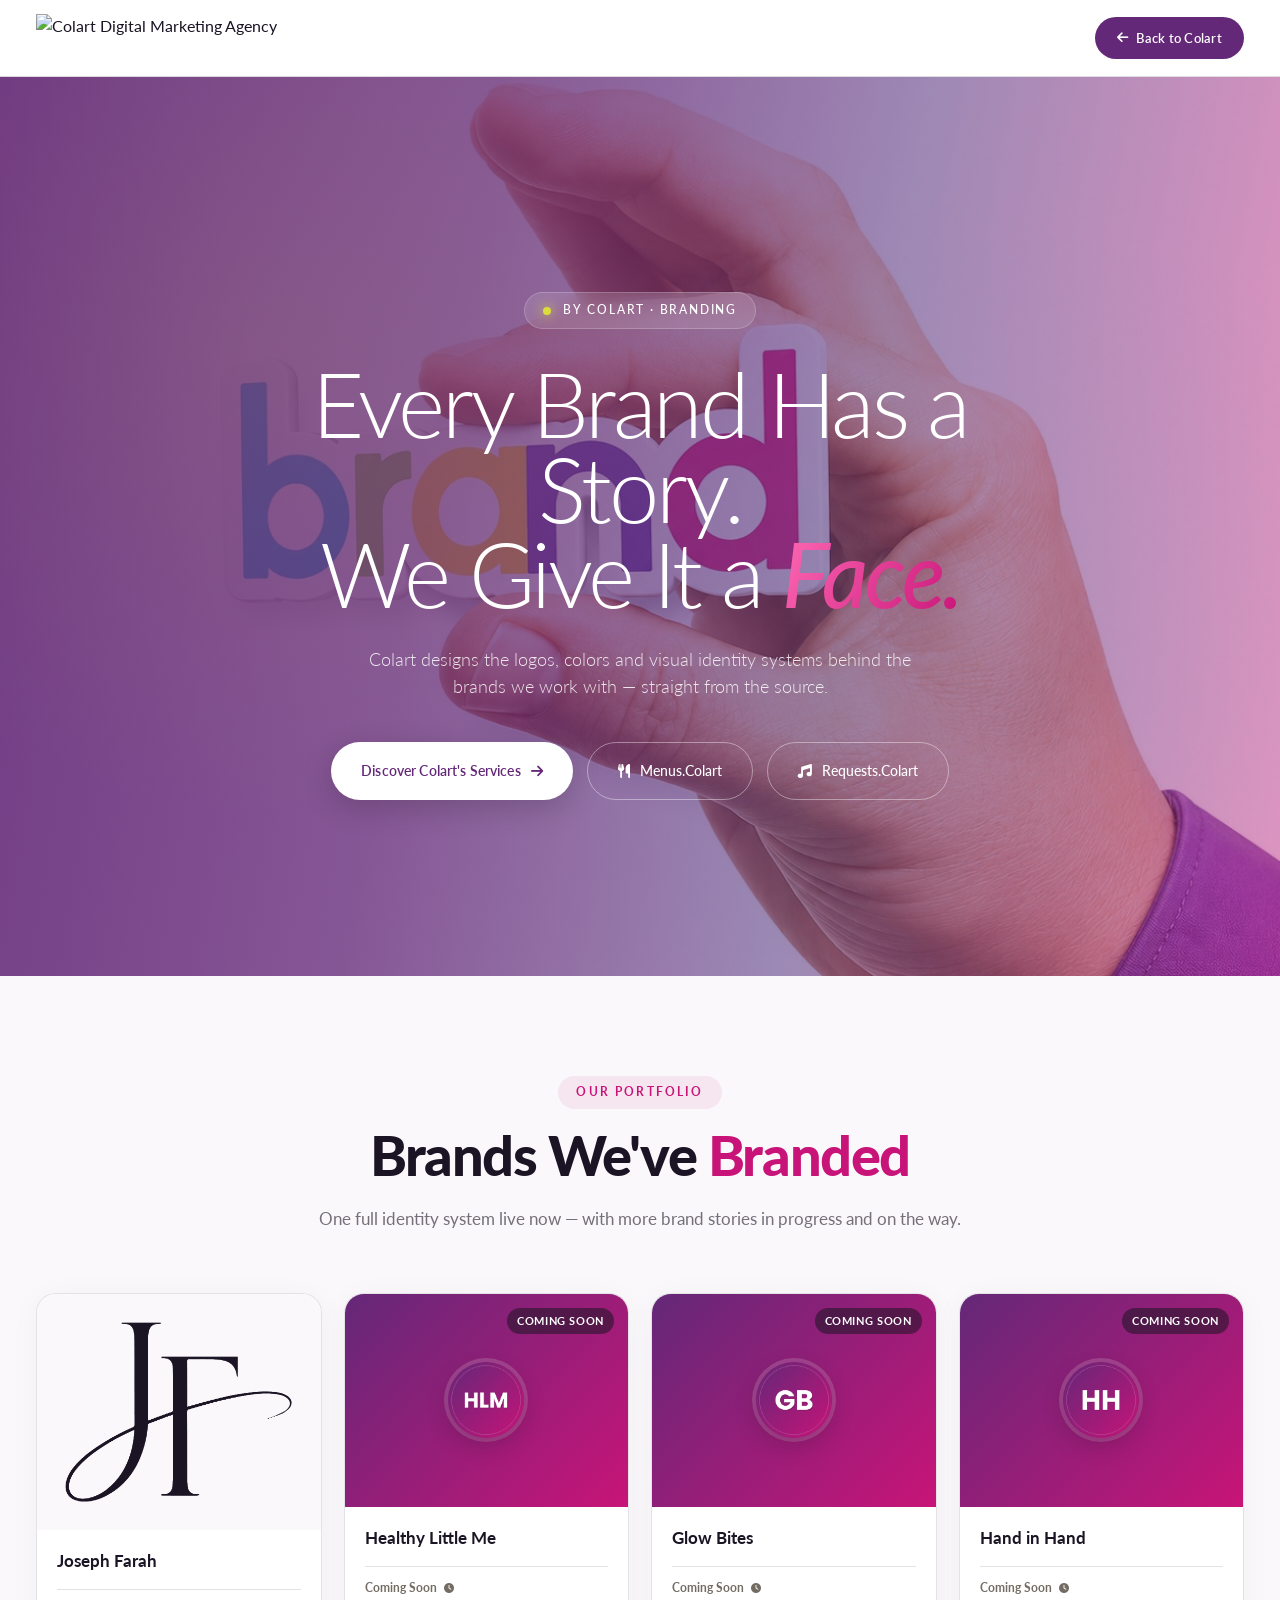
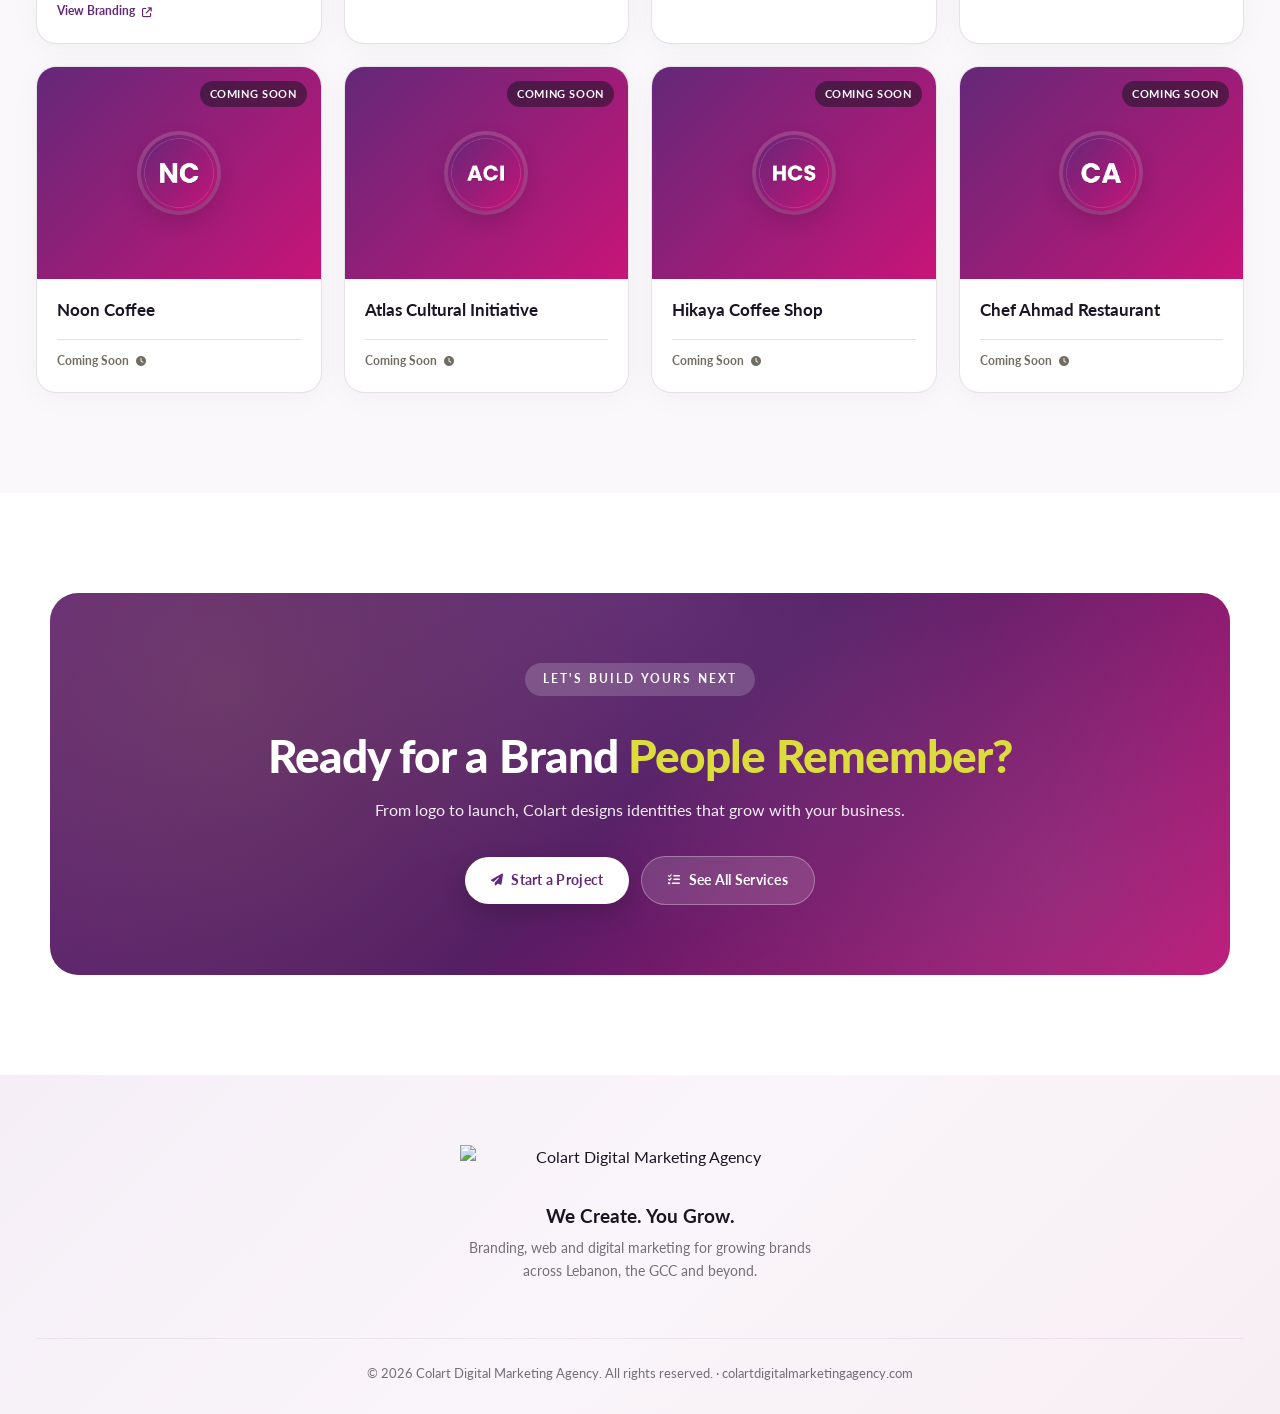
==== index.html @ 3bfac6fb "Add files via upload" ====
<!DOCTYPE html>
<html lang="en">
<head>
<meta charset="UTF-8">
<meta name="viewport" content="width=device-width, initial-scale=1.0">
<title>Branding by Colart | Brand Identities We've Created</title>
<meta name="description" content="Explore the logos and brand identities Colart Digital Marketing Agency has created for clients across Lebanon and the GCC.">
<link rel="canonical" href="https://branding.colartdigitalmarketingagency.com/">

<!-- Favicon (Colart mark) -->
<link rel="icon" type="image/png" href="https://www.colartdigitalmarketingagency.com/assets/images/colart-logo.png">
<link rel="apple-touch-icon" href="https://www.colartdigitalmarketingagency.com/assets/images/colart-logo.png">

<!-- Open Graph -->
<meta property="og:title" content="Branding by Colart">
<meta property="og:description" content="The logos and brand identities Colart has created for clients across Lebanon and the GCC.">
<meta property="og:image" content="https://www.colartdigitalmarketingagency.com/assets/images/colart-logo.png">
<meta property="og:type" content="website">

<!-- Fonts -->
<link rel="preconnect" href="https://fonts.googleapis.com">
<link rel="preconnect" href="https://fonts.gstatic.com" crossorigin>
<link href="https://fonts.googleapis.com/css2?family=Lato:ital,wght@0,300;0,400;0,500;0,600;0,700;0,900;1,500;1,700&display=swap" rel="stylesheet">

<!-- Icons -->
<link rel="stylesheet" href="https://cdnjs.cloudflare.com/ajax/libs/font-awesome/6.5.2/css/all.min.css">

<!-- Colart brand stylesheet (shared across colartdigitalmarketingagency.com) -->
<link rel="stylesheet" href="style.css">

<style>
  /* ===========================================
     PAGE-SPECIFIC ADDITIONS — Branding hub
     Extends style.css tokens; no rules here override
     the shared stylesheet's existing selectors.
  =========================================== */

  /* Simple header CTA for this page (no multi-page nav needed) */
  .branding-header-actions { display: flex; align-items: center; gap: 12px; }
  @media (max-width: 640px) { .branding-header-actions .nav-cta span { display: none; } }

  /* Hero — reuses style.css's .hero / .hero-bg / .hero-overlay (photo + tint)
     but with our own centered content block instead of the homepage's
     two-column / floating-badge layout. */
  .hub-hero-content { position: relative; z-index: 2; max-width: 720px; margin: 0 auto; text-align: center; }
  .hub-hero-content .hero-eyebrow { margin-left: auto; margin-right: auto; }
  .hub-hero-content .hero-title { text-align: center; }
  .hub-hero-content .hero-sub { text-align: center; margin-left: auto; margin-right: auto; }
  .hub-hero-content .hero-buttons { justify-content: center; }

  /* Brand portfolio — namespaced "branding-*" so it never collides
     with this stylesheet's existing .brand-card / .brand-grid / .logo-preview-*
     components used elsewhere on the site (those drive modal case studies). */
  .branding-grid {
    display: grid;
    grid-template-columns: repeat(auto-fit, minmax(230px, 1fr));
    gap: 22px;
  }

  .branding-card {
    display: flex;
    flex-direction: column;
    background: #fff;
    border-radius: 20px;
    border: 1px solid var(--line);
    box-shadow: 0 4px 30px rgba(26, 20, 36, .04);
    overflow: hidden;
    cursor: pointer;
    position: relative;
    transition: transform .5s cubic-bezier(.7, 0, .2, 1), box-shadow .5s, border-color .5s;
  }
  .branding-card:hover,
  .branding-card:focus-visible {
    transform: translateY(-8px);
    box-shadow: 0 20px 50px rgba(100, 40, 120, .14);
    border-color: rgba(100, 40, 120, .22);
  }
  .branding-card:focus-visible { outline: 2px solid var(--purple); outline-offset: 3px; }

  .branding-card-logo {
    aspect-ratio: 4 / 3;
    background: var(--bg-soft);
    display: flex;
    align-items: center;
    justify-content: center;
    padding: 26px;
  }
  .branding-card-logo img {
    max-width: 100%;
    max-height: 100%;
    object-fit: contain;
    transition: transform .6s cubic-bezier(.2, .7, .2, 1);
  }
  .branding-card:hover .branding-card-logo img { transform: scale(1.06); }

  /* Coming-soon variant: badge shown smaller/circular on the brand gradient */
  .branding-card-logo.is-soon {
    background: linear-gradient(135deg, var(--purple) 0%, var(--magenta) 100%);
    padding: 30px;
  }
  .branding-card-logo.is-soon img {
    max-width: 76px;
    max-height: 76px;
    border-radius: 50%;
    box-shadow: 0 8px 22px rgba(26,20,36,.22), 0 0 0 4px rgba(255,255,255,.16);
  }
  .branding-card:hover .branding-card-logo.is-soon img { transform: scale(1.08); }

  .branding-card-soon-pill {
    position: absolute;
    top: 14px;
    right: 14px;
    background: rgba(26, 20, 36, .55);
    backdrop-filter: blur(3px);
    color: #fff;
    font-size: 10.5px;
    font-weight: 700;
    letter-spacing: .06em;
    text-transform: uppercase;
    padding: 5px 10px;
    border-radius: 999px;
  }

  .branding-card-body {
    padding: 20px 20px 22px;
    display: flex;
    flex-direction: column;
    flex: 1;
    gap: 4px;
  }
  .branding-card-body h3 {
    font-size: 17px;
    font-weight: 700;
    color: var(--ink);
    line-height: 1.25;
  }
  .branding-card-cta {
    display: inline-flex;
    align-items: center;
    gap: 7px;
    font-size: 12px;
    font-weight: 700;
    color: var(--purple);
    margin-top: 14px;
    padding-top: 12px;
    border-top: 1px solid var(--line);
    transition: gap .25s, color .25s;
  }
  .branding-card-cta i { font-size: 10px; transition: transform .3s; }
  .branding-card:hover .branding-card-cta { color: var(--magenta); gap: 10px; }
  .branding-card:hover .branding-card-cta i { transform: translate(2px, -2px); }
  .branding-card-cta.is-soon { color: var(--stone, #726c63); }
  .branding-card:hover .branding-card-cta.is-soon { color: var(--purple); }

  /* Minimal footer for this hub page */
  .branding-footer { text-align: center; }
  .branding-footer img { height: 42px; margin: 0 auto 14px; }
  .branding-footer .foot-tagline { margin-bottom: 6px; }

  /* No scroll-gated reveal on this page — keep content immediately visible
     rather than risk sections getting stranded at opacity:0 on a fast scroll. */
  .reveal, .fade-in, .fade-in-stagger, .fade-in-stagger > * {
    opacity: 1 !important;
    transform: none !important;
    animation: none !important;
  }
</style>
</head>
<body>

<header>
  <a href="https://www.colartdigitalmarketingagency.com/" class="logo" aria-label="Colart Digital Marketing Agency — home">
    <img src="https://www.colartdigitalmarketingagency.com/assets/images/colart-logo.png" alt="Colart Digital Marketing Agency">
  </a>
  <div class="branding-header-actions">
    <a href="https://www.colartdigitalmarketingagency.com/" class="nav-cta">
      <i class="fa-solid fa-arrow-left"></i><span>Back to Colart</span>
    </a>
  </div>
</header>

<main style="padding-top: 76px;">

  <!-- ===========================================
       HERO — Branding by Colart
  =========================================== -->
  <section class="hero">
    <div class="hero-bg" style="background-image:url('assets/images/hero-brand.jpg'); background-position:center 35%;"></div>
    <div class="hero-overlay"></div>
    <div class="hub-hero-content">
      <div class="hero-eyebrow">By Colart · Branding</div>
      <h1 class="hero-title">
        Every Brand Has a Story.<br>
        We Give It a <span class="accent-grow">Face.</span>
      </h1>
      <p class="hero-sub">
        Colart designs the logos, colors and visual identity systems behind the brands we work with —
        straight from the source.
      </p>
      <div class="hero-buttons">
        <a href="https://www.colartdigitalmarketingagency.com/services/" class="btn-primary">
          Discover Colart's Services <i class="fa-solid fa-arrow-right arrow"></i>
        </a>
        <a href="https://menus.colartdigitalmarketingagency.com/" class="btn-ghost">
          <i class="fa-solid fa-utensils"></i> Menus.Colart
        </a>
        <a href="https://requests.colartdigitalmarketingagency.com/" class="btn-ghost">
          <i class="fa-solid fa-music"></i> Requests.Colart
        </a>
      </div>
    </div>
  </section>

  <!-- ===========================================
       BRANDING PORTFOLIO GRID
  =========================================== -->
  <section class="work-section work-section-alt" id="brands">
    <div class="container">
      <div class="section-head">
        <span class="section-eyebrow-pill">OUR PORTFOLIO</span>
        <h2>Brands We've <span class="magenta">Branded</span></h2>
        <p>One full identity system live now — with more brand stories in progress and on the way.</p>
      </div>

      <div class="branding-grid">

        <!-- Joseph Farah — live -->
        <a class="branding-card" href="https://branding.colartdigitalmarketingagency.com/josephfarah" target="_blank" rel="noopener">
          <div class="branding-card-logo">
            <img src="assets/images/joseph-farah-logo.png" alt="Joseph Farah logo" loading="lazy">
          </div>
          <div class="branding-card-body">
            <h3>Joseph Farah</h3>
            <span class="branding-card-cta">View Branding <i class="fa-solid fa-arrow-up-right-from-square"></i></span>
          </div>
        </a>

        <!-- Healthy Little Me — coming soon -->
        <a class="branding-card" href="https://branding.colartdigitalmarketingagency.com/healthylittleme" target="_blank" rel="noopener">
          <div class="branding-card-logo is-soon">
            <span class="branding-card-soon-pill">Coming Soon</span>
            <img src="assets/images/healthylittleme-badge.png" alt="Healthy Little Me" loading="lazy">
          </div>
          <div class="branding-card-body">
            <h3>Healthy Little Me</h3>
            <span class="branding-card-cta is-soon">Coming Soon <i class="fa-solid fa-clock"></i></span>
          </div>
        </a>

        <!-- Glow Bites — coming soon -->
        <a class="branding-card" href="https://branding.colartdigitalmarketingagency.com/glowbites" target="_blank" rel="noopener">
          <div class="branding-card-logo is-soon">
            <span class="branding-card-soon-pill">Coming Soon</span>
            <img src="assets/images/glowbites-badge.png" alt="Glow Bites" loading="lazy">
          </div>
          <div class="branding-card-body">
            <h3>Glow Bites</h3>
            <span class="branding-card-cta is-soon">Coming Soon <i class="fa-solid fa-clock"></i></span>
          </div>
        </a>

        <!-- Hand in Hand — coming soon -->
        <a class="branding-card" href="https://branding.colartdigitalmarketingagency.com/handinhand" target="_blank" rel="noopener">
          <div class="branding-card-logo is-soon">
            <span class="branding-card-soon-pill">Coming Soon</span>
            <img src="assets/images/handinhand-badge.png" alt="Hand in Hand" loading="lazy">
          </div>
          <div class="branding-card-body">
            <h3>Hand in Hand</h3>
            <span class="branding-card-cta is-soon">Coming Soon <i class="fa-solid fa-clock"></i></span>
          </div>
        </a>

        <!-- Noon Coffee — coming soon -->
        <a class="branding-card" href="https://branding.colartdigitalmarketingagency.com/nooncoffee" target="_blank" rel="noopener">
          <div class="branding-card-logo is-soon">
            <span class="branding-card-soon-pill">Coming Soon</span>
            <img src="assets/images/nooncoffee-badge.png" alt="Noon Coffee" loading="lazy">
          </div>
          <div class="branding-card-body">
            <h3>Noon Coffee</h3>
            <span class="branding-card-cta is-soon">Coming Soon <i class="fa-solid fa-clock"></i></span>
          </div>
        </a>

        <!-- Atlas Cultural Initiative — coming soon -->
        <a class="branding-card" href="https://branding.colartdigitalmarketingagency.com/atlasculturalinitiative" target="_blank" rel="noopener">
          <div class="branding-card-logo is-soon">
            <span class="branding-card-soon-pill">Coming Soon</span>
            <img src="assets/images/atlasculturalinitiative-badge.png" alt="Atlas Cultural Initiative" loading="lazy">
          </div>
          <div class="branding-card-body">
            <h3>Atlas Cultural Initiative</h3>
            <span class="branding-card-cta is-soon">Coming Soon <i class="fa-solid fa-clock"></i></span>
          </div>
        </a>

        <!-- Hikaya Coffee Shop — coming soon -->
        <a class="branding-card" href="https://branding.colartdigitalmarketingagency.com/hikayacoffeeshop" target="_blank" rel="noopener">
          <div class="branding-card-logo is-soon">
            <span class="branding-card-soon-pill">Coming Soon</span>
            <img src="assets/images/hikayacoffeeshop-badge.png" alt="Hikaya Coffee Shop" loading="lazy">
          </div>
          <div class="branding-card-body">
            <h3>Hikaya Coffee Shop</h3>
            <span class="branding-card-cta is-soon">Coming Soon <i class="fa-solid fa-clock"></i></span>
          </div>
        </a>

        <!-- Chef Ahmad Restaurant — coming soon -->
        <a class="branding-card" href="https://branding.colartdigitalmarketingagency.com/chefahmadrestaurant" target="_blank" rel="noopener">
          <div class="branding-card-logo is-soon">
            <span class="branding-card-soon-pill">Coming Soon</span>
            <img src="assets/images/chefahmadrestaurant-badge.png" alt="Chef Ahmad Restaurant" loading="lazy">
          </div>
          <div class="branding-card-body">
            <h3>Chef Ahmad Restaurant</h3>
            <span class="branding-card-cta is-soon">Coming Soon <i class="fa-solid fa-clock"></i></span>
          </div>
        </a>

      </div>
    </div>
  </section>

  <!-- ===========================================
       FINAL CTA
  =========================================== -->
  <section class="final-cta-section">
    <div class="container">
      <div class="cta-card">
        <div class="cta-card-bg"></div>
        <div class="cta-card-content">
          <span class="section-eyebrow-pill light">LET'S BUILD YOURS NEXT</span>
          <h2>Ready for a Brand <span class="magenta-light">People Remember?</span></h2>
          <p>From logo to launch, Colart designs identities that grow with your business.</p>
          <div class="cta-buttons-row">
            <a href="https://www.colartdigitalmarketingagency.com/contact/" class="cta-btn-primary">
              <i class="fa-solid fa-paper-plane"></i> Start a Project
            </a>
            <a href="https://www.colartdigitalmarketingagency.com/services/" class="cta-btn-secondary">
              <i class="fa-solid fa-list-check"></i> See All Services
            </a>
          </div>
        </div>
      </div>
    </div>
  </section>

</main>

<footer>
  <div class="foot-top branding-footer" style="grid-template-columns: 1fr; padding-bottom: 26px;">
    <div class="foot-brand" style="margin: 0 auto;">
      <img src="https://www.colartdigitalmarketingagency.com/assets/images/colart-logo.png" alt="Colart Digital Marketing Agency">
      <p class="foot-tagline">We Create. You Grow.</p>
      <p class="foot-desc" style="margin: 0 auto;">Branding, web and digital marketing for growing brands across Lebanon, the GCC and beyond.</p>
    </div>
  </div>
  <div class="foot-bottom">
    &copy; <span id="year"></span> Colart Digital Marketing Agency. All rights reserved. ·
    <a href="https://www.colartdigitalmarketingagency.com/">colartdigitalmarketingagency.com</a>
  </div>
</footer>

<script>
  document.getElementById('year').textContent = new Date().getFullYear();
</script>

</body>
</html>
---- style.css ----
/* ===========================================
   COLART — DIGITAL MARKETING AGENCY
   Main Stylesheet
   We Create. You Grow.
=========================================== */

/* ===========================================
   1. BRAND TOKENS & RESET
=========================================== */
:root {
  /* Brand colors (extracted from official logo) */
  --purple:     #642878;
  --purple-dk:  #4a1d59;
  --magenta:    #c81478;
  --magenta-lt: #e64497;
  --teal:       #50a0b4;
  --mint:       #64a08c;
  --lime:       #8cb43c;
  --yellow:     #dcdc3c;
  --whatsapp:   #25d366;

  /* Neutrals */
  --ink:      #1a1424;
  --bg:       #ffffff;
  --bg-soft:  #faf8fb;
  --line:     rgba(26, 20, 36, .12);
  --muted:    rgba(26, 20, 36, .6);

  /* Typography — Lato only */
  --font-display: 'Lato', system-ui, sans-serif;
  --font-body:    'Lato', system-ui, sans-serif;
  --font-mono:    'Lato', system-ui, sans-serif;
}

* { margin: 0; padding: 0; box-sizing: border-box; }
html { scroll-behavior: smooth; }
html, body { background: var(--bg); color: var(--ink); overflow-x: hidden; }
body {
  font-family: var(--font-body);
  font-weight: 400;
  line-height: 1.55;
  -webkit-font-smoothing: antialiased;
  -moz-osx-font-smoothing: grayscale;
}
a { color: inherit; text-decoration: none; }
img { max-width: 100%; display: block; }
button { font-family: inherit; }

/* ===========================================
   2. HEADER
=========================================== */
header {
  position: fixed;
  top: 0; left: 0; right: 0;
  z-index: 50;
  display: flex;
  justify-content: space-between;
  align-items: center;
  padding: 14px 36px;
  background: rgba(255, 255, 255, .9);
  backdrop-filter: blur(16px);
  -webkit-backdrop-filter: blur(16px);
  border-bottom: 1px solid var(--line);
  transition: box-shadow .3s, background .3s;
}
.logo { display: flex; align-items: center; }
.logo {
  position: relative;
  overflow: visible;
  transition: transform .4s cubic-bezier(.7, 0, .2, 1);
}
.logo img {
  height: 48px;
  width: auto;
  display: block;
  transition: transform .5s cubic-bezier(.7, 0, .2, 1), filter .4s ease;
  position: relative;
  z-index: 2;
}
.logo::before {
  content: "";
  position: absolute;
  top: 50%; left: 50%;
  transform: translate(-50%, -50%) scale(.7);
  width: 110%;
  height: 110%;
  background: radial-gradient(circle, rgba(200, 20, 120, .25) 0%, transparent 70%);
  border-radius: 50%;
  opacity: 0;
  transition: all .5s cubic-bezier(.2, .7, .2, 1);
  pointer-events: none;
  z-index: 1;
}
.logo:hover img {
  transform: scale(1.08) rotate(-3deg);
  filter: drop-shadow(0 4px 14px rgba(200, 20, 120, .3));
}
.logo:hover::before {
  opacity: 1;
  transform: translate(-50%, -50%) scale(1.3);
}
nav.nav-links { display: flex; gap: 34px; font-size: 14px; font-weight: 500; }
nav.nav-links a {
  position: relative;
  padding: 6px 0;
  transition: color .3s;
  color: var(--ink);
}
nav.nav-links a::after {
  content: "";
  position: absolute;
  left: 0; right: 0; bottom: 0;
  height: 2px;
  background: var(--magenta);
  transform: scaleX(0);
  transform-origin: left;
  transition: transform .4s cubic-bezier(.7, 0, .2, 1);
}
nav.nav-links a:hover { color: var(--purple); }
nav.nav-links a:hover::after { transform: scaleX(1); }
nav.nav-links a.active { color: var(--purple); }
nav.nav-links a.active::after { transform: scaleX(1); }

.nav-cta {
  background: var(--purple);
  color: #fff;
  padding: 11px 22px;
  border-radius: 999px;
  font-size: 13px;
  font-weight: 600;
  letter-spacing: .02em;
  transition: background .3s, transform .3s;
  display: inline-flex;
  align-items: center;
  gap: 8px;
}
.nav-cta:hover { background: var(--magenta); transform: translateY(-1px); }
.menu-toggle {
  display: none;
  background: none;
  border: none;
  cursor: pointer;
  font-size: 26px;
  color: var(--purple);
}
@media (max-width: 980px) {
  header { padding: 12px 20px; }
  nav.nav-links { display: none; }
  .nav-cta { display: none; }
  .menu-toggle { display: block; }
  .logo img { height: 42px; }
}

/* ===========================================
   3. MOBILE MENU
=========================================== */
.mobile-menu {
  position: fixed;
  top: 66px;
  left: 0; right: 0;
  background: #fff;
  border-bottom: 1px solid var(--line);
  z-index: 49;
  transform: translateY(-100%);
  opacity: 0;
  visibility: hidden;
  transition: all .4s cubic-bezier(.2, .7, .2, 1);
}
.mobile-menu.open {
  transform: translateY(0);
  opacity: 1;
  visibility: visible;
}
.mobile-menu nav {
  display: flex;
  flex-direction: column;
  padding: 24px 20px;
  gap: 4px;
}
.mobile-menu nav a {
  padding: 14px 0;
  font-weight: 500;
  font-size: 16px;
  border-bottom: 1px solid var(--line);
  color: var(--ink);
  transition: color .3s;
}
.mobile-menu nav a:hover { color: var(--purple); }
.mobile-menu nav a:last-child { border-bottom: none; }
.mobile-cta {
  background: var(--purple);
  color: #fff !important;
  text-align: center;
  border-radius: 999px;
  margin-top: 16px;
  padding: 14px 22px !important;
  border-bottom: none !important;
  font-weight: 600 !important;
}

/* ===========================================
   4. HERO SECTION
=========================================== */
.hero {
  position: relative;
  min-height: 100vh;
  padding: 140px 36px 100px;
  overflow: hidden;
  isolation: isolate;
  display: flex;
  align-items: center;
}
.hero-bg {
  position: absolute;
  inset: 0;
  z-index: -2;
  background-image: url('../images/hero-bg.jpg');
  background-size: cover;
  background-position: center;
  background-repeat: no-repeat;
}
.hero-overlay {
  position: absolute;
  inset: 0;
  z-index: -1;
  background: linear-gradient(
    100deg,
    rgba(100, 40, 120, .92) 0%,
    rgba(100, 40, 120, .78) 35%,
    rgba(80, 40, 120, .55) 65%,
    rgba(200, 20, 120, .45) 100%
  );
}
.hero-overlay::after {
  content: "";
  position: absolute;
  inset: 0;
  background-image:
    radial-gradient(circle at 20% 30%, rgba(220, 220, 60, .08) 0%, transparent 40%),
    radial-gradient(circle at 80% 70%, rgba(80, 160, 180, .12) 0%, transparent 40%);
  pointer-events: none;
}
.hero-inner {
  position: relative;
  width: 100%;
  max-width: 1400px;
  margin: 0 auto;
  display: grid;
  grid-template-columns: 1.3fr 1fr;
  gap: 80px;
  align-items: center;
}
@media (max-width: 980px) {
  .hero-inner { grid-template-columns: 1fr; gap: 50px; }
  .hero { padding: 130px 24px 80px; }
}

.hero-eyebrow {
  display: inline-flex;
  align-items: center;
  gap: 12px;
  background: rgba(255, 255, 255, .12);
  backdrop-filter: blur(10px);
  -webkit-backdrop-filter: blur(10px);
  border: 1px solid rgba(255, 255, 255, .2);
  padding: 8px 18px;
  border-radius: 999px;
  font-size: 12px;
  font-weight: 500;
  text-transform: uppercase;
  letter-spacing: .15em;
  color: #fff;
  margin-bottom: 32px;
}
.hero-eyebrow::before {
  content: "";
  width: 8px;
  height: 8px;
  border-radius: 50%;
  background: var(--yellow);
  box-shadow: 0 0 12px var(--yellow);
  animation: pulse 2s ease-in-out infinite;
}
@keyframes pulse {
  0%, 100% { opacity: 1; transform: scale(1); }
  50%      { opacity: .6; transform: scale(1.2); }
}

.hero-title {
  font-family: var(--font-display);
  font-weight: 300;
  font-size: clamp(44px, 7vw, 108px);
  line-height: .95;
  letter-spacing: -.035em;
  color: #fff;
  margin-bottom: 30px;
}
.hero-title .accent-create {
  font-style: italic;
  font-weight: 500;
  background: linear-gradient(120deg, var(--yellow) 0%, var(--lime) 100%);
  -webkit-background-clip: text;
  background-clip: text;
  -webkit-text-fill-color: transparent;
}
.hero-title .accent-grow {
  font-style: italic;
  font-weight: 500;
  background: linear-gradient(120deg, #ff6bb5 0%, var(--magenta) 100%);
  -webkit-background-clip: text;
  background-clip: text;
  -webkit-text-fill-color: transparent;
}
.hero-sub {
  font-family: var(--font-display);
  font-weight: 300;
  font-size: clamp(17px, 1.4vw, 21px);
  line-height: 1.5;
  color: rgba(255, 255, 255, .85);
  max-width: 560px;
  margin-bottom: 42px;
}
.hero-buttons { display: flex; gap: 14px; flex-wrap: wrap; }
.btn-primary {
  display: inline-flex;
  align-items: center;
  gap: 10px;
  background: #fff;
  color: var(--purple);
  padding: 17px 30px;
  border-radius: 999px;
  font-size: 14px;
  font-weight: 600;
  letter-spacing: .01em;
  transition: transform .3s, background .3s, color .3s;
  box-shadow: 0 8px 30px rgba(0, 0, 0, .18);
}
.btn-primary:hover {
  background: var(--magenta);
  color: #fff;
  transform: translateY(-2px);
}
.btn-primary .arrow { transition: transform .3s; }
.btn-primary:hover .arrow { transform: translateX(4px); }
.btn-ghost {
  display: inline-flex;
  align-items: center;
  gap: 10px;
  border: 1.5px solid rgba(255, 255, 255, .4);
  color: #fff;
  padding: 17px 30px;
  border-radius: 999px;
  font-size: 14px;
  font-weight: 500;
  transition: background .3s, border-color .3s;
}
.btn-ghost:hover { background: rgba(255, 255, 255, .12); border-color: #fff; }

.hero-side {
  position: relative;
  height: 100%;
  min-height: 400px;
}

/* Floating "99+" badge — single, clean definition */
.floating-badge {
  position: absolute;
  top: 50%; left: 50%;
  transform: translate(-50%, -50%);
  background: rgba(255, 255, 255, .97);
  backdrop-filter: blur(20px);
  -webkit-backdrop-filter: blur(20px);
  border-radius: 20px;
  padding: 24px 28px;
  box-shadow:
    0 30px 80px rgba(74, 29, 89, .45),
    0 8px 30px rgba(200, 20, 120, .18);
  animation: floatBadge 6s ease-in-out infinite;
  width: max-content;
  max-width: calc(100% - 40px);
  z-index: 2;
}
@keyframes floatBadge {
  0%, 100% { transform: translate(-50%, -50%) translateY(0)    rotate(-1deg); }
  50%      { transform: translate(-50%, -50%) translateY(-18px) rotate(1deg);  }
}
.badge-decorative {
  position: absolute;
  top: -14px; right: -14px;
  background: var(--magenta);
  color: #fff;
  width: 54px; height: 54px;
  border-radius: 50%;
  display: grid;
  place-items: center;
  font-family: var(--font-display);
  font-style: italic;
  font-weight: 700;
  font-size: 22px;
  box-shadow: 0 8px 20px rgba(200, 20, 120, .4);
  animation: spin 18s linear infinite;
}
@keyframes spin { from { transform: rotate(0); } to { transform: rotate(360deg); } }
.badge-label {
  font-size: 11px;
  font-weight: 600;
  text-transform: uppercase;
  letter-spacing: .18em;
  color: var(--magenta);
  margin-bottom: 4px;
}
.badge-num {
  font-family: var(--font-display);
  font-weight: 900;
  font-style: italic;
  font-size: 64px;
  line-height: .9;
  background: linear-gradient(135deg, var(--purple) 0%, var(--magenta) 100%);
  -webkit-background-clip: text;
  background-clip: text;
  -webkit-text-fill-color: transparent;
  margin-bottom: 8px;
  letter-spacing: -.02em;
}
.badge-text {
  font-family: var(--font-display);
  font-weight: 400;
  font-size: 15px;
  line-height: 1.3;
  color: var(--ink);
}
.badge-text strong {
  font-weight: 600;
  color: var(--purple);
  display: block;
}
.floating-dot {
  position: absolute;
  border-radius: 50%;
  box-shadow: 0 4px 14px rgba(0, 0, 0, .15);
  animation: floatDot 4s ease-in-out infinite;
}
.dot-1 { width: 18px; height: 18px; background: var(--yellow); top: 18%; left: 8%;   animation-delay: -1s;   }
.dot-2 { width: 14px; height: 14px; background: var(--teal);   top: 78%; right: 12%; animation-delay: -2.5s; }
.dot-3 { width: 12px; height: 12px; background: var(--lime);   bottom: 8%; left: 18%; animation-delay: -1.7s; }
@keyframes floatDot {
  0%, 100% { transform: translateY(0); }
  50%      { transform: translateY(-14px); }
}

/* Hero responsive — tablet */
@media (max-width: 980px) {
  .hero-side {
    min-height: 320px;
    display: flex;
    align-items: center;
    justify-content: center;
  }
  .floating-badge {
    position: relative;
    top: auto; left: auto;
    transform: none;
    padding: 22px 26px;
    width: max-content;
    max-width: calc(100% - 60px);
    animation: floatBadgeStatic 6s ease-in-out infinite;
  }
  .badge-num { font-size: 54px; }
  .badge-text { font-size: 14px; }
  .badge-decorative {
    width: 42px; height: 42px;
    font-size: 16px;
    top: -12px; right: -12px;
  }
}

/* Hero responsive — phone */
@media (max-width: 480px) {
  .hero { padding: 120px 18px 60px; }
  .hero-side { min-height: 260px; }
  .floating-badge {
    padding: 20px 24px;
    border-radius: 16px;
    max-width: calc(100% - 50px);
  }
  .badge-num { font-size: 48px; }
  .badge-text { font-size: 13px; }
  .badge-label { font-size: 10px; }
  .floating-dot { display: none; }
}

/* Static-position floating animation for mobile (badge floats in place without translate offset) */
@keyframes floatBadgeStatic {
  0%, 100% { transform: translateY(0)    rotate(-1deg); }
  50%      { transform: translateY(-12px) rotate(1deg);  }
}

/* ===========================================
   5. SHARED SECTION ELEMENTS
=========================================== */
.section {
  padding: 110px 36px;
  position: relative;
}
@media (max-width: 880px) { .section { padding: 80px 24px; } }

.section-eyebrow {
  font-size: 13px;
  font-weight: 700;
  text-transform: uppercase;
  letter-spacing: .18em;
  color: var(--purple);
  margin-bottom: 20px;
  display: inline-block;
}
.section-eyebrow.center { display: block; text-align: center; }

.section-title {
  font-family: var(--font-display);
  font-weight: 600;
  font-size: clamp(34px, 4.8vw, 64px);
  line-height: 1.05;
  letter-spacing: -.025em;
  color: var(--ink);
  margin-bottom: 24px;
}
.section-title.center { text-align: center; }
.section-title .magenta { color: var(--magenta); }

.section-intro {
  font-size: 17px;
  line-height: 1.65;
  color: var(--muted);
  max-width: 820px;
}
.section-intro.center { margin: 0 auto; text-align: center; }

/* ===========================================
   12. FOOTER
=========================================== */
footer {
  background: linear-gradient(135deg, #f5eef7 0%, #faf5fa 50%, #f7eef3 100%);
  padding: 70px 36px 30px;
  position: relative;
}
@media (max-width: 880px) { footer { padding: 60px 24px 30px; } }

.foot-top {
  max-width: 1280px;
  margin: 0 auto;
  display: grid;
  grid-template-columns: 1.5fr 1fr 1.2fr;
  gap: 60px;
  padding-bottom: 50px;
}
@media (max-width: 880px) { .foot-top { grid-template-columns: 1fr; gap: 40px; } }

.foot-brand img {
  height: 56px;
  margin-bottom: 16px;
}
.foot-tagline {
  font-family: var(--font-display);
  font-weight: 700;
  font-size: 19px;
  color: var(--ink);
  margin-bottom: 12px;
}
.foot-desc {
  font-size: 14px;
  line-height: 1.65;
  color: var(--muted);
  max-width: 360px;
}

.foot-col h5 {
  font-size: 13px;
  font-weight: 700;
  letter-spacing: .05em;
  color: var(--ink);
  margin-bottom: 18px;
}
.foot-col a, .foot-col p {
  display: block;
  font-size: 14px;
  padding: 5px 0;
  line-height: 1.5;
  color: var(--muted);
  transition: color .3s, transform .3s;
}
.foot-col a:hover { color: var(--magenta); transform: translateX(3px); }

/* Get-in-touch icons — fixed width, spacing, brand color */
.foot-col a i,
.foot-col p i {
  width: 18px;
  margin-right: 8px;
  color: var(--purple);
  text-align: center;
}

.foot-mid {
  max-width: 1280px;
  margin: 0 auto;
  display: flex;
  justify-content: space-between;
  align-items: center;
  flex-wrap: wrap;
  gap: 30px;
  padding-top: 30px;
  border-top: 1px solid rgba(100, 40, 120, .1);
}
.follow h5 {
  font-size: 14px;
  font-weight: 700;
  color: var(--ink);
  margin-bottom: 16px;
}
.social-icons {
  display: flex;
  gap: 10px;
  flex-wrap: wrap;
}
.social-icons a {
  width: 40px; height: 40px;
  border-radius: 50%;
  background: #fff;
  display: grid;
  place-items: center;
  color: var(--ink);
  font-size: 16px;
  box-shadow: 0 4px 14px rgba(26, 20, 36, .06);
  transition: transform .3s, background .3s, color .3s;
}
.social-icons a:hover {
  transform: translateY(-3px);
  background: var(--purple);
  color: #fff;
}
.social-icons i { font-size: 16px; line-height: 1; color: inherit; }

.whatsapp-channel {
  display: inline-flex;
  align-items: center;
  gap: 10px;
  padding: 12px 22px;
  border-radius: 999px;
  background: rgba(37, 211, 102, .12);
  color: #128c40;
  font-size: 14px;
  font-weight: 600;
  transition: transform .3s, background .3s;
}
.whatsapp-channel:hover {
  background: rgba(37, 211, 102, .2);
  transform: translateY(-2px);
}
.whatsapp-channel i { font-size: 16px; line-height: 1; color: #25d366; }

.foot-bottom {
  max-width: 1280px;
  margin: 30px auto 0;
  padding-top: 24px;
  border-top: 1px solid rgba(100, 40, 120, .08);
  text-align: center;
  font-size: 13px;
  color: var(--muted);
}

/* ===========================================
   13. WEBSITE CHAT ASSISTANT (FAQ bot + WhatsApp agent handoff)
=========================================== */
.chatbot-widget {
  position: fixed;
  bottom: 26px;
  right: 26px;
  z-index: 200;
  display: flex;
  align-items: center;
  gap: 10px;
}
.chatbot-launcher-label {
  background: #fff;
  color: var(--ink);
  font-size: 14px;
  font-weight: 700;
  padding: 10px 18px;
  border-radius: 999px;
  box-shadow: 0 8px 26px rgba(26, 20, 36, .18);
  white-space: nowrap;
  opacity: 1;
  visibility: visible;
  transform: translateX(0);
  transition: opacity .25s, transform .25s, visibility .25s;
}
.chatbot-widget.is-open .chatbot-launcher-label {
  opacity: 0;
  visibility: hidden;
  transform: translateX(10px);
  pointer-events: none;
}
.chatbot-launcher {
  flex-shrink: 0;
  position: relative;
  width: 60px;
  height: 60px;
  border-radius: 50%;
  border: none;
  cursor: pointer;
  background: var(--whatsapp);
  display: grid;
  place-items: center;
  box-shadow: 0 8px 30px rgba(37, 211, 102, .4);
  transition: transform .3s, background .3s;
  animation: wa-pulse 2.4s ease-in-out infinite;
}
.chatbot-launcher:hover { transform: scale(1.08); animation: none; }
.chatbot-launcher i { font-size: 26px; line-height: 1; color: #fff; position: absolute; transition: opacity .25s, transform .25s; }
.chatbot-launcher .fa-wand-magic-sparkles { opacity: 1; transform: scale(1); }
.chatbot-launcher .fa-xmark { opacity: 0; transform: scale(.5); }
.chatbot-widget.is-open .chatbot-launcher { background: var(--purple); animation: none; }
.chatbot-widget.is-open .chatbot-launcher .fa-wand-magic-sparkles { opacity: 0; transform: scale(.5); }
.chatbot-widget.is-open .chatbot-launcher .fa-xmark { opacity: 1; transform: scale(1); }

@keyframes wa-pulse {
  0%, 100% { box-shadow: 0 8px 30px rgba(37, 211, 102, .4), 0 0 0 0 rgba(37, 211, 102, .55); }
  50%      { box-shadow: 0 8px 30px rgba(37, 211, 102, .4), 0 0 0 16px rgba(37, 211, 102, 0); }
}

.chatbot-panel {
  position: absolute;
  bottom: 76px;
  right: 0;
  width: 380px;
  max-width: calc(100vw - 40px);
  height: 560px;
  max-height: calc(100vh - 140px);
  background: #fff;
  border-radius: 22px;
  box-shadow: 0 30px 80px rgba(26, 20, 36, .28);
  display: flex;
  flex-direction: column;
  overflow: hidden;
  opacity: 0;
  visibility: hidden;
  transform: translateY(20px) scale(.97);
  transform-origin: bottom right;
  transition: opacity .35s cubic-bezier(.2, .7, .2, 1), transform .35s cubic-bezier(.2, .7, .2, 1), visibility .35s;
}
.chatbot-widget.is-open .chatbot-panel {
  opacity: 1;
  visibility: visible;
  transform: translateY(0) scale(1);
}
.chatbot-header {
  display: flex;
  align-items: center;
  justify-content: space-between;
  gap: 12px;
  padding: 18px 18px;
  background: linear-gradient(135deg, var(--purple) 0%, var(--magenta) 100%);
  flex-shrink: 0;
}
.chatbot-header-info { display: flex; align-items: center; gap: 12px; min-width: 0; }
.chatbot-avatar {
  width: 40px;
  height: 40px;
  border-radius: 50%;
  background: #fff;
  display: grid;
  place-items: center;
  flex-shrink: 0;
  padding: 6px;
  overflow: hidden;
}
.chatbot-avatar img { width: 100%; height: 100%; object-fit: contain; }
.chatbot-header-name { font-size: 15px; font-weight: 700; color: #fff; line-height: 1.3; }
.chatbot-header-status {
  display: flex;
  align-items: center;
  gap: 6px;
  font-size: 12px;
  color: rgba(255, 255, 255, .85);
  line-height: 1.3;
}
.chatbot-status-dot {
  width: 7px; height: 7px;
  border-radius: 50%;
  background: var(--lime);
  box-shadow: 0 0 8px var(--lime);
  flex-shrink: 0;
}
.chatbot-close {
  width: 32px; height: 32px;
  border-radius: 50%;
  border: none;
  background: rgba(255, 255, 255, .18);
  color: #fff;
  display: grid;
  place-items: center;
  cursor: pointer;
  flex-shrink: 0;
  transition: background .3s, transform .3s;
}
.chatbot-close:hover { background: rgba(255, 255, 255, .3); transform: rotate(90deg); }

.chatbot-messages {
  flex: 1;
  overflow-y: auto;
  padding: 18px;
  display: flex;
  flex-direction: column;
  gap: 10px;
  background: var(--bg-soft);
}
.chatbot-msg {
  max-width: 84%;
  padding: 11px 15px;
  border-radius: 16px;
  font-size: 13.5px;
  line-height: 1.55;
  white-space: pre-line;
}
.chatbot-msg-bot {
  align-self: flex-start;
  background: #fff;
  color: var(--ink);
  border: 1px solid var(--line);
  border-bottom-left-radius: 4px;
}
.chatbot-msg-user {
  align-self: flex-end;
  background: linear-gradient(135deg, var(--purple) 0%, var(--magenta) 100%);
  color: #fff;
  border-bottom-right-radius: 4px;
}
.chatbot-typing { display: flex; gap: 4px; padding: 14px 16px; }
.chatbot-typing span {
  width: 6px; height: 6px;
  border-radius: 50%;
  background: var(--muted);
  animation: chatbotTyping 1.2s ease-in-out infinite;
}
.chatbot-typing span:nth-child(2) { animation-delay: .15s; }
.chatbot-typing span:nth-child(3) { animation-delay: .3s; }
@keyframes chatbotTyping {
  0%, 60%, 100% { opacity: .3; transform: translateY(0); }
  30% { opacity: 1; transform: translateY(-3px); }
}

.chatbot-quick-replies {
  display: flex;
  flex-wrap: wrap;
  gap: 8px;
  padding: 0 18px 14px;
  background: var(--bg-soft);
}
.chatbot-chip {
  border: 1.5px solid rgba(100, 40, 120, .25);
  background: #fff;
  color: var(--purple);
  font-size: 12.5px;
  font-weight: 600;
  padding: 8px 14px;
  border-radius: 999px;
  cursor: pointer;
  transition: all .25s;
  text-align: left;
}
.chatbot-chip:hover { background: var(--purple); color: #fff; border-color: var(--purple); }

.chatbot-input-row {
  display: flex;
  align-items: center;
  gap: 10px;
  padding: 12px 14px;
  border-top: 1px solid var(--line);
  flex-shrink: 0;
  background: #fff;
}
.chatbot-input-row input {
  flex: 1;
  min-width: 0;
  border: none;
  outline: none;
  background: var(--bg-soft);
  border-radius: 999px;
  padding: 11px 16px;
  font-size: 16px;
  font-family: inherit;
  color: var(--ink);
}
.chatbot-input-row button {
  width: 38px; height: 38px;
  border-radius: 50%;
  border: none;
  background: linear-gradient(135deg, var(--purple) 0%, var(--magenta) 100%);
  color: #fff;
  display: grid;
  place-items: center;
  cursor: pointer;
  flex-shrink: 0;
  font-size: 13px;
  transition: transform .25s;
}
.chatbot-input-row button:hover { transform: scale(1.08); }

.chatbot-agent-btn {
  display: flex;
  align-items: center;
  justify-content: center;
  gap: 9px;
  width: calc(100% - 28px);
  margin: 0 14px 14px;
  padding: 12px 18px;
  border: none;
  border-radius: 999px;
  background: var(--whatsapp);
  color: #fff;
  font-size: 13px;
  font-weight: 700;
  cursor: pointer;
  flex-shrink: 0;
  transition: filter .25s, transform .25s;
}
.chatbot-agent-btn i { font-size: 15px; }
.chatbot-agent-btn:hover { filter: brightness(1.08); transform: translateY(-2px); }

@media (max-width: 600px) {
  .chatbot-widget { bottom: 18px; right: 18px; }
  .chatbot-launcher { width: 54px; height: 54px; }
  .chatbot-launcher i { font-size: 22px; }
  .chatbot-launcher-label { font-size: 12px; padding: 8px 14px; }
  .chatbot-panel {
    position: fixed;
    left: 12px;
    right: 12px;
    top: 16px;
    bottom: 86px;
    width: auto;
    height: auto;
    max-width: none;
    max-height: none;
  }
  .chatbot-quick-replies { padding: 0 14px 12px; gap: 7px; }
  .chatbot-chip { font-size: 12px; padding: 7px 12px; }
  .chatbot-agent-btn { width: calc(100% - 24px); margin: 0 12px 12px; font-size: 12.5px; }
}

/* ===========================================
   14. RESULTS / CAMPAIGN STATS (Our Work page)
=========================================== */
.results-grid {
  display: grid;
  grid-template-columns: repeat(auto-fit, minmax(280px, 340px));
  gap: 22px;
  justify-content: center;
}
.stat-card {
  display: flex;
  flex-direction: column;
  background: #fff;
  border: 1px solid var(--line);
  border-radius: 20px;
  padding: 28px 26px;
  box-shadow: 0 4px 20px rgba(26, 20, 36, .05);
  cursor: pointer;
  transition: transform .3s cubic-bezier(.2, .7, .2, 1), box-shadow .3s;
}
.stat-card:hover { transform: translateY(-6px); box-shadow: 0 20px 44px rgba(26, 20, 36, .12); }
.stat-card-cta {
  display: inline-flex;
  align-items: center;
  gap: 7px;
  font-size: 12.5px;
  font-weight: 700;
  color: var(--purple);
  margin-top: auto;
  padding-top: 14px;
  border-top: 1px solid var(--line);
  transition: gap .25s, color .25s;
}
.stat-card-cta i { font-size: 11px; transition: transform .3s; }
.stat-card:hover .stat-card-cta { color: var(--magenta); }
.stat-card:hover .stat-card-cta i { transform: translateX(4px); }
.stat-card-header {
  display: flex;
  align-items: center;
  gap: 12px;
  margin-bottom: 18px;
}
.stat-card-icon {
  width: 42px;
  height: 42px;
  border-radius: 50%;
  flex-shrink: 0;
  display: grid;
  place-items: center;
  background: linear-gradient(135deg, var(--purple) 0%, var(--magenta) 100%);
  color: #fff;
  font-size: 18px;
}
.stat-card-name { font-size: 16px; font-weight: 800; color: var(--ink); line-height: 1.3; }
.stat-card-sub { font-size: 12.5px; color: var(--muted); margin-top: 1px; }
.stat-number {
  display: flex;
  align-items: baseline;
  gap: 10px;
  font-weight: 900;
  line-height: 1;
  margin-bottom: 10px;
  flex-wrap: wrap;
}
.stat-number .stat-from { font-size: 20px; color: var(--muted); font-weight: 700; }
.stat-number .stat-arrow { font-size: 18px; color: var(--lime); }
.stat-number .stat-to {
  font-size: 34px;
  background: linear-gradient(135deg, var(--purple) 0%, var(--magenta) 100%);
  -webkit-background-clip: text;
  background-clip: text;
  color: transparent;
}
.stat-label { font-size: 12.5px; font-weight: 700; color: var(--purple); text-transform: uppercase; letter-spacing: .04em; margin-bottom: 14px; }
.stat-detail { font-size: 13.5px; color: var(--muted); line-height: 1.6; margin-bottom: 16px; }
.stat-detail strong { color: var(--ink); font-weight: 700; }
.stat-link {
  display: inline-flex;
  align-items: center;
  gap: 7px;
  font-size: 12.5px;
  font-weight: 700;
  color: var(--purple);
  padding-top: 14px;
  border-top: 1px solid var(--line);
  width: 100%;
  transition: gap .25s, color .25s;
}
.stat-link i { font-size: 13px; }
.stat-link:hover { gap: 10px; color: var(--magenta); }

.stat-kpi-grid {
  display: grid;
  grid-template-columns: 1fr 1fr;
  gap: 12px;
  margin-bottom: 16px;
}
.stat-kpi {
  background: var(--bg-soft);
  border-radius: 12px;
  padding: 12px 10px;
  text-align: center;
}
.stat-kpi-num {
  display: block;
  font-size: 21px;
  font-weight: 900;
  background: linear-gradient(135deg, var(--purple) 0%, var(--magenta) 100%);
  -webkit-background-clip: text;
  background-clip: text;
  color: transparent;
  line-height: 1.2;
}
.stat-kpi-label { display: block; font-size: 11px; font-weight: 700; color: var(--muted); text-transform: uppercase; letter-spacing: .03em; margin-top: 2px; }

/* Full case study content inside a results modal */
.case-study-kpis {
  display: grid;
  grid-template-columns: repeat(4, 1fr);
  gap: 12px;
  margin-bottom: 34px;
}
@media (max-width: 600px) { .case-study-kpis { grid-template-columns: repeat(2, 1fr); } }
.case-study-body { max-width: 640px; margin: 0 auto; }
.case-study-section { margin-bottom: 26px; }
.case-study-section:last-child { margin-bottom: 0; }
.case-study-section h4 {
  font-size: 12.5px;
  font-weight: 800;
  color: var(--purple);
  text-transform: uppercase;
  letter-spacing: .05em;
  margin-bottom: 8px;
}
.case-study-section p {
  font-size: 14.5px;
  line-height: 1.7;
  color: var(--muted);
}
.case-study-section p strong { color: var(--ink); font-weight: 700; }
.case-study-list {
  display: grid;
  gap: 8px;
  margin-top: 4px;
}
.case-study-list div {
  font-size: 14px;
  line-height: 1.6;
  color: var(--muted);
  padding-left: 20px;
  position: relative;
}
.case-study-list div::before {
  content: "";
  position: absolute;
  left: 0;
  top: 9px;
  width: 6px;
  height: 6px;
  border-radius: 50%;
  background: var(--magenta);
}
.case-study-list div strong { color: var(--ink); font-weight: 700; }
.case-study-quote {
  font-size: 17px;
  font-weight: 700;
  font-style: italic;
  color: var(--ink);
  line-height: 1.5;
  border-left: 3px solid var(--magenta);
  padding: 4px 0 4px 18px;
  margin: 26px 0;
}
.case-study-quote-cite {
  display: block;
  font-size: 12.5px;
  font-weight: 700;
  font-style: normal;
  text-transform: uppercase;
  letter-spacing: .04em;
  color: var(--muted);
  margin-top: 8px;
}

/* Native bar chart used inside case study modals */
.case-study-chart { margin-bottom: 30px; }
.case-study-chart-title {
  font-size: 12.5px;
  font-weight: 800;
  color: var(--purple);
  text-transform: uppercase;
  letter-spacing: .05em;
  margin-bottom: 14px;
}
.chart-bar-row {
  display: flex;
  align-items: center;
  gap: 12px;
  margin-bottom: 11px;
}
.chart-bar-row:last-child { margin-bottom: 0; }
.chart-bar-label {
  flex: 0 0 96px;
  font-size: 12px;
  font-weight: 700;
  color: var(--muted);
  text-align: right;
  line-height: 1.3;
}
.chart-bar-track {
  flex: 1;
  height: 14px;
  background: var(--bg-soft);
  border-radius: 999px;
  overflow: hidden;
}
.chart-bar-fill {
  height: 100%;
  min-width: 14px;
  border-radius: 999px;
  background: linear-gradient(90deg, var(--purple) 0%, var(--magenta) 100%);
  transition: filter .25s;
}
.chart-bar-row:hover .chart-bar-fill { filter: brightness(1.12); }
.chart-bar-value {
  flex: 0 0 64px;
  font-size: 13px;
  font-weight: 800;
  color: var(--ink);
}
@media (max-width: 480px) {
  .chart-bar-label { flex-basis: 74px; font-size: 11px; }
  .chart-bar-value { flex-basis: 52px; font-size: 12px; }
}

/* ===========================================
   15. ANIMATIONS
=========================================== */
.reveal {
  opacity: 0;
  transform: translateY(30px);
  animation: reveal 1s cubic-bezier(.2, .7, .2, 1) forwards;
}
.reveal.d1 { animation-delay: .15s; }
.reveal.d2 { animation-delay: .30s; }
.reveal.d3 { animation-delay: .45s; }
.reveal.d4 { animation-delay: .60s; }
.reveal.d5 { animation-delay: .85s; }
@keyframes reveal { to { opacity: 1; transform: translateY(0); } }

.reveal-scale {
  opacity: 0;
  transform: scale(.85);
  animation: revealScale 1.2s cubic-bezier(.2, .7, .2, 1) forwards;
}
.reveal-scale.d5 { animation-delay: .85s; }
@keyframes revealScale { to { opacity: 1; transform: scale(1); } }

/* Scroll-triggered (added by JS) */
.fade-in {
  opacity: 0;
  transform: translateY(40px);
  transition: opacity .9s cubic-bezier(.2, .7, .2, 1), transform .9s cubic-bezier(.2, .7, .2, 1);
}
.fade-in.visible { opacity: 1; transform: translateY(0); }

.fade-in-stagger > * {
  opacity: 0;
  transform: translateY(40px);
  transition: opacity .9s cubic-bezier(.2, .7, .2, 1), transform .9s cubic-bezier(.2, .7, .2, 1);
}
.fade-in-stagger.visible > *           { opacity: 1; transform: translateY(0); }
.fade-in-stagger.visible > *:nth-child(1) { transition-delay: 0s; }
.fade-in-stagger.visible > *:nth-child(2) { transition-delay: .12s; }
.fade-in-stagger.visible > *:nth-child(3) { transition-delay: .24s; }
.fade-in-stagger.visible > *:nth-child(4) { transition-delay: .36s; }
.fade-in-stagger.visible > *:nth-child(5) { transition-delay: .48s; }
.fade-in-stagger.visible > *:nth-child(6) { transition-delay: .60s; }
.fade-in-stagger.visible > *:nth-child(7) { transition-delay: .72s; }
.fade-in-stagger.visible > *:nth-child(8) { transition-delay: .84s; }

/* ===========================================
   15. ACCESSIBILITY
=========================================== */
@media (prefers-reduced-motion: reduce) {
  *, *::before, *::after {
    animation-duration: .01ms !important;
    animation-iteration-count: 1 !important;
    transition-duration: .01ms !important;
    scroll-behavior: auto !important;
  }
}
:focus-visible {
  outline: 2px solid var(--magenta);
  outline-offset: 3px;
}



/* ===========================================
   6. SECTION 2 — WELCOME (REDESIGNED)
=========================================== */
.welcome-section {
  position: relative;
  padding: 110px 36px;
  background:
    radial-gradient(circle at 10% 30%, rgba(100, 40, 120, .05) 0%, transparent 40%),
    radial-gradient(circle at 90% 70%, rgba(200, 20, 120, .05) 0%, transparent 40%),
    #fff;
  text-align: center;
  overflow: hidden;
}
.welcome-content { max-width: 940px; margin: 0 auto; position: relative; z-index: 2; }
.welcome-badge {
  display: inline-flex;
  align-items: center;
  gap: 10px;
  background: linear-gradient(135deg, rgba(100, 40, 120, .08), rgba(200, 20, 120, .08));
  border: 1px solid rgba(100, 40, 120, .15);
  padding: 10px 22px;
  border-radius: 999px;
  font-size: 13px;
  font-weight: 700;
  letter-spacing: .08em;
  color: var(--purple);
  margin-bottom: 26px;
}
.welcome-badge i { color: var(--yellow); font-size: 14px; }
.welcome-badge strong { color: var(--magenta); letter-spacing: .12em; }
.welcome-title {
  font-weight: 900;
  font-size: clamp(34px, 5vw, 64px);
  line-height: 1.06;
  letter-spacing: -.025em;
  color: var(--ink);
  margin-bottom: 28px;
}
.welcome-title .magenta { color: var(--magenta); }
.welcome-text {
  font-size: 17px;
  line-height: 1.75;
  color: var(--muted);
  max-width: 820px;
  margin: 0 auto 16px;
}
.welcome-text:last-child { margin-bottom: 0; }
.welcome-cta {
  margin-top: 34px;
  display: flex;
  justify-content: center;
}
.welcome-dot {
  position: absolute;
  border-radius: 50%;
  z-index: 1;
  animation: floatDot 5s ease-in-out infinite;
}
.welcome-dot.dot-a { width: 14px; height: 14px; background: var(--yellow); top: 22%; left: 12%; animation-delay: -1s; }
.welcome-dot.dot-b { width: 12px; height: 12px; background: var(--teal); bottom: 24%; right: 14%; animation-delay: -2.5s; }
@media (max-width: 768px) {
  .welcome-section { padding: 80px 24px; }
  .welcome-dot { display: none; }
}

/* ===========================================
   SHARED — SECTION HEAD (eyebrow pill + title + intro)
=========================================== */
.section-head {
  max-width: 880px;
  margin: 0 auto 60px;
  text-align: center;
}
.section-eyebrow-pill {
  display: inline-block;
  font-size: 12px;
  font-weight: 700;
  text-transform: uppercase;
  letter-spacing: .18em;
  color: var(--magenta);
  margin-bottom: 16px;
  padding: 7px 18px;
  background: rgba(200, 20, 120, .08);
  border-radius: 999px;
}
.section-eyebrow-pill.light {
  background: rgba(255, 255, 255, .18);
  color: #fff;
}
.section-head h2 {
  font-weight: 900;
  font-size: clamp(32px, 4.5vw, 56px);
  line-height: 1.08;
  letter-spacing: -.025em;
  color: var(--ink);
  margin-bottom: 20px;
}
.section-head h2 .magenta { color: var(--magenta); }
.section-head > p {
  font-size: 16.5px;
  line-height: 1.7;
  color: var(--muted);
  max-width: 760px;
  margin: 0 auto;
}

/* ===========================================
   TRUSTED BY — LOGO WALL (collaborations page)
=========================================== */
.logo-wall {
  display: grid;
  grid-template-columns: repeat(14, 1fr);
  gap: 14px;
}
@media (max-width: 900px) { .logo-wall { grid-template-columns: repeat(9, 1fr); gap: 12px; } }
@media (max-width: 560px) { .logo-wall { grid-template-columns: repeat(7, 1fr); gap: 8px; } }

.logo-wall-item {
  aspect-ratio: 1 / 1;
  display: flex;
  align-items: center;
  justify-content: center;
  background: #fff;
  border: 1px solid var(--line);
  border-radius: 10px;
  padding: 8px;
  transition: border-color .3s, box-shadow .3s, transform .3s;
}
.logo-wall-item:hover {
  border-color: rgba(100, 40, 120, .25);
  box-shadow: 0 8px 18px rgba(100, 40, 120, .1);
  transform: translateY(-2px);
}
.logo-wall-item img {
  max-width: 100%;
  max-height: 100%;
  object-fit: contain;
}
.logo-wall-item.dark-logo {
  background: linear-gradient(135deg, #f5f5f7 0%, #e8e8ec 100%);
}
@media (max-width: 560px) {
  .logo-wall-item { padding: 5px; border-radius: 7px; }
}

/* ===========================================
   7. SECTION 3 — WHO WE HELP (REDESIGNED)
=========================================== */
.who-section {
  padding: 110px 36px;
  background: var(--bg-soft);
  position: relative;
}
.who-section .container { max-width: 1300px; margin: 0 auto; }
@media (max-width: 768px) { .who-section { padding: 80px 24px; } }

.who-grid {
  display: grid;
  grid-template-columns: repeat(5, 1fr);
  gap: 18px;
}
@media (max-width: 1100px) { .who-grid { grid-template-columns: repeat(3, 1fr); } }
@media (max-width: 700px) { .who-grid { grid-template-columns: repeat(2, 1fr); } }
@media (max-width: 480px) { .who-grid { grid-template-columns: 1fr; } }

.who-card {
  background: #fff;
  border-radius: 20px;
  padding: 32px 26px;
  text-align: left;
  border: 1px solid var(--line);
  box-shadow: 0 4px 30px rgba(26, 20, 36, .04);
  transition: transform .5s cubic-bezier(.7, 0, .2, 1), box-shadow .5s, border-color .5s;
  position: relative;
  overflow: hidden;
}
.who-card::before {
  content: "";
  position: absolute;
  top: 0; left: 0;
  width: 100%;
  height: 3px;
  background: linear-gradient(90deg, var(--purple), var(--magenta));
  transform: scaleX(0);
  transform-origin: left;
  transition: transform .5s cubic-bezier(.7, 0, .2, 1);
}
.who-card:hover {
  transform: translateY(-8px);
  box-shadow: 0 20px 50px rgba(100, 40, 120, .12);
  border-color: rgba(100, 40, 120, .2);
}
.who-card:hover::before { transform: scaleX(1); }
.who-card-icon {
  width: 52px;
  height: 52px;
  border-radius: 14px;
  background: linear-gradient(135deg, rgba(100, 40, 120, .1), rgba(200, 20, 120, .1));
  color: var(--purple);
  display: grid;
  place-items: center;
  margin-bottom: 18px;
  font-size: 22px;
  transition: all .4s;
}
.who-card:hover .who-card-icon {
  background: linear-gradient(135deg, var(--purple), var(--magenta));
  color: #fff;
  transform: scale(1.05) rotate(-3deg);
}
.who-card h3 {
  font-weight: 700;
  font-size: 21px;
  line-height: 1.2;
  color: var(--ink);
  margin-bottom: 12px;
}
.who-card p {
  font-size: 14.5px;
  line-height: 1.6;
  color: var(--muted);
}
.who-card {
  cursor: pointer;
}
.who-card:focus-visible {
  outline: 2px solid var(--purple);
  outline-offset: 3px;
}
.who-card-more {
  display: inline-flex;
  align-items: center;
  gap: 7px;
  font-size: 12.5px;
  font-weight: 700;
  color: var(--purple);
  margin-top: 16px;
  transition: gap .25s;
}
.who-card-more i { font-size: 10px; transition: transform .3s; }
.who-card:hover .who-card-more { gap: 11px; }
.who-card:hover .who-card-more i { transform: translateX(2px); }

/* ===========================================
   8. SECTION 4 — OUR SERVICES (REDESIGNED)
=========================================== */
.services-section {
  padding: 110px 36px;
  background: #fff;
}
.services-section .container { max-width: 1340px; margin: 0 auto; }
@media (max-width: 768px) { .services-section { padding: 80px 24px; } }

.services-grid {
  display: grid;
  grid-template-columns: repeat(5, 1fr);
  gap: 18px;
}
@media (max-width: 1100px) { .services-grid { grid-template-columns: repeat(3, 1fr); } }
@media (max-width: 700px) { .services-grid { grid-template-columns: repeat(2, 1fr); } }
@media (max-width: 480px) { .services-grid { grid-template-columns: 1fr; } }

.service-card {
  background: #fff;
  border-radius: 22px;
  overflow: hidden;
  border: 1px solid var(--line);
  display: flex;
  flex-direction: column;
  box-shadow: 0 4px 30px rgba(26, 20, 36, .04);
  transition: transform .5s cubic-bezier(.7, 0, .2, 1), box-shadow .5s, border-color .5s;
}
.service-card:hover {
  transform: translateY(-10px);
  box-shadow: 0 28px 60px rgba(100, 40, 120, .18);
  border-color: rgba(100, 40, 120, .25);
}
.service-img {
  position: relative;
  aspect-ratio: 4 / 3;
  overflow: hidden;
  background: #f0e8f5;
}
.service-img img {
  width: 100%; height: 100%;
  object-fit: cover;
  transition: transform .8s cubic-bezier(.2, .7, .2, 1);
}
.service-card:hover .service-img img { transform: scale(1.08); }
.service-card-badge {
  position: absolute;
  top: 16px;
  right: 16px;
  width: 44px;
  height: 44px;
  border-radius: 50%;
  background: rgba(255, 255, 255, .95);
  backdrop-filter: blur(10px);
  -webkit-backdrop-filter: blur(10px);
  color: var(--purple);
  display: grid;
  place-items: center;
  font-size: 16px;
  box-shadow: 0 6px 20px rgba(26, 20, 36, .15);
  transition: all .4s;
}
.service-card:hover .service-card-badge {
  background: linear-gradient(135deg, var(--purple), var(--magenta));
  color: #fff;
  transform: scale(1.1) rotate(8deg);
}
.service-body {
  padding: 28px 26px;
  display: flex;
  flex-direction: column;
  flex: 1;
}
.service-body h3 {
  font-weight: 700;
  font-size: 22px;
  line-height: 1.2;
  color: var(--ink);
  margin-bottom: 10px;
}
.service-tags {
  font-size: 12.5px;
  font-weight: 700;
  margin-bottom: 14px;
  color: var(--magenta);
  letter-spacing: .02em;
}
.service-body p {
  font-size: 14.5px;
  line-height: 1.6;
  color: var(--muted);
  margin-bottom: 22px;
  flex: 1;
}
.service-link {
  display: inline-flex;
  align-items: center;
  gap: 8px;
  align-self: flex-start;
  padding: 11px 20px;
  border-radius: 999px;
  font-size: 13px;
  font-weight: 700;
  color: var(--purple);
  background: rgba(100, 40, 120, .08);
  transition: all .3s;
}
.service-link i { font-size: 11px; transition: transform .3s; }
.service-link:hover {
  background: linear-gradient(135deg, var(--purple), var(--magenta));
  color: #fff;
}
.service-link:hover i { transform: translateX(4px); }

.services-explore {
  margin-top: 50px;
  display: flex;
  justify-content: center;
}

/* Gradient pill button (used in several places) */
.btn-pill-gradient {
  display: inline-flex;
  align-items: center;
  gap: 10px;
  background: linear-gradient(135deg, var(--purple) 0%, var(--magenta) 100%);
  color: #fff;
  padding: 15px 30px;
  border-radius: 999px;
  font-size: 14px;
  font-weight: 700;
  letter-spacing: .02em;
  transition: transform .4s cubic-bezier(.2, .7, .2, 1), box-shadow .4s cubic-bezier(.2, .7, .2, 1);
  box-shadow: 0 4px 16px rgba(26, 20, 36, .1);
}
.btn-pill-gradient i { font-size: 12px; transition: transform .3s; }
.btn-pill-gradient:hover {
  transform: translateY(-2px);
  box-shadow: 0 10px 26px rgba(26, 20, 36, .16);
}
.btn-pill-gradient:hover i { transform: translateX(4px); }

/* ===========================================
   9. SECTION 5 — OUR WORK (REDESIGNED)
=========================================== */
.our-work-section {
  padding: 110px 36px;
  background:
    radial-gradient(circle at 100% 100%, rgba(200, 20, 120, .04) 0%, transparent 40%),
    var(--bg-soft);
}
.our-work-section .container { max-width: 1280px; margin: 0 auto; }
@media (max-width: 768px) { .our-work-section { padding: 80px 24px; } }

.work-card {
  background: #fff;
  border-radius: 26px;
  padding: 60px;
  display: grid;
  grid-template-columns: 1fr 1fr;
  gap: 60px;
  align-items: center;
  box-shadow: 0 10px 50px rgba(26, 20, 36, .06);
  border: 1px solid var(--line);
}
@media (max-width: 880px) {
  .work-card { grid-template-columns: 1fr; padding: 36px 28px; gap: 30px; }
}
.work-card-content h2 {
  font-weight: 900;
  font-size: clamp(28px, 3.6vw, 46px);
  line-height: 1.1;
  letter-spacing: -.02em;
  color: var(--ink);
  margin: 14px 0 18px;
}
.work-card-content h2 .magenta { color: var(--magenta); }
.work-card-content > p {
  font-size: 15.5px;
  line-height: 1.65;
  color: var(--muted);
  margin-bottom: 22px;
}
.work-list {
  list-style: none;
  margin-bottom: 28px;
  padding: 0;
}
.work-list li {
  display: flex;
  align-items: center;
  gap: 12px;
  padding: 6px 0;
  font-size: 14.5px;
  font-weight: 700;
  color: var(--ink);
}
.work-list li i {
  display: grid;
  place-items: center;
  width: 22px;
  height: 22px;
  border-radius: 50%;
  background: linear-gradient(135deg, var(--purple), var(--magenta));
  color: #fff;
  font-size: 10px;
  flex-shrink: 0;
  box-shadow: 0 4px 12px rgba(100, 40, 120, .25);
}
.work-img {
  position: relative;
  border-radius: 20px;
  overflow: hidden;
  aspect-ratio: 4 / 3;
  box-shadow: 0 14px 40px rgba(74, 29, 89, .12);
}
.work-img img {
  width: 100%; height: 100%;
  object-fit: cover;
  transition: transform 1s cubic-bezier(.2, .7, .2, 1);
}
.work-card:hover .work-img img { transform: scale(1.05); }
.work-img-tag {
  position: absolute;
  bottom: 18px;
  left: 18px;
  display: inline-flex;
  align-items: center;
  gap: 8px;
  background: rgba(255, 255, 255, .95);
  backdrop-filter: blur(10px);
  padding: 9px 16px;
  border-radius: 999px;
  font-size: 12px;
  font-weight: 700;
  color: var(--purple);
  box-shadow: 0 4px 14px rgba(26, 20, 36, .12);
}
.work-img-tag i { color: var(--yellow); }

/* ===========================================
   10. SECTION 6 — WHY COLART (REDESIGNED)
=========================================== */
.why-section {
  padding: 110px 36px;
  background: #fff;
}
.why-section .container { max-width: 1300px; margin: 0 auto; }
@media (max-width: 768px) { .why-section { padding: 80px 24px; } }

.feat-grid {
  display: grid;
  grid-template-columns: repeat(4, 1fr);
  gap: 22px;
}
@media (max-width: 980px) { .feat-grid { grid-template-columns: repeat(2, 1fr); } }
@media (max-width: 560px) { .feat-grid { grid-template-columns: 1fr; } }

.feat-card {
  background: #fff;
  border-radius: 20px;
  padding: 30px 26px;
  border: 1px solid var(--line);
  box-shadow: 0 4px 30px rgba(26, 20, 36, .04);
  transition: transform .5s cubic-bezier(.7, 0, .2, 1), box-shadow .5s, border-color .5s;
  position: relative;
  overflow: hidden;
}
.feat-card::before {
  content: "";
  position: absolute;
  top: 0; left: 0;
  width: 100%;
  height: 3px;
  background: linear-gradient(90deg, var(--purple), var(--magenta));
  transform: scaleX(0);
  transform-origin: left;
  transition: transform .5s cubic-bezier(.7, 0, .2, 1);
}
.feat-card:hover {
  transform: translateY(-6px);
  box-shadow: 0 20px 50px rgba(100, 40, 120, .12);
  border-color: rgba(100, 40, 120, .2);
}
.feat-card:hover::before { transform: scaleX(1); }
.feat-card-icon {
  width: 50px;
  height: 50px;
  border-radius: 14px;
  background: linear-gradient(135deg, rgba(100, 40, 120, .1), rgba(200, 20, 120, .1));
  color: var(--purple);
  display: grid;
  place-items: center;
  font-size: 22px;
  margin-bottom: 18px;
  transition: all .4s;
}
.feat-card:hover .feat-card-icon {
  background: linear-gradient(135deg, var(--purple), var(--magenta));
  color: #fff;
  transform: scale(1.05) rotate(-3deg);
}
.feat-card h3 {
  font-weight: 700;
  font-size: 20px;
  line-height: 1.2;
  color: var(--ink);
  margin-bottom: 12px;
}
.feat-card p {
  font-size: 14.5px;
  line-height: 1.6;
  color: var(--muted);
}

/* ===========================================
   11. SECTION 7 — HOW WE WORK (PROCESS)
=========================================== */
.how-section {
  padding: 110px 36px;
  background: var(--bg-soft);
}
.how-section .container { max-width: 1300px; margin: 0 auto; }
@media (max-width: 768px) { .how-section { padding: 80px 24px; } }

.process-grid {
  display: grid;
  grid-template-columns: repeat(4, 1fr);
  gap: 22px;
}
@media (max-width: 980px) { .process-grid { grid-template-columns: repeat(2, 1fr); } }
@media (max-width: 560px) { .process-grid { grid-template-columns: 1fr; } }

.process-card {
  background: #fff;
  border-radius: 20px;
  padding: 32px 26px;
  border: 1px solid var(--line);
  box-shadow: 0 4px 30px rgba(26, 20, 36, .04);
  transition: transform .5s cubic-bezier(.7, 0, .2, 1), box-shadow .5s, border-color .5s;
  position: relative;
  overflow: hidden;
}
.process-card:hover {
  transform: translateY(-6px);
  box-shadow: 0 20px 50px rgba(100, 40, 120, .12);
  border-color: rgba(100, 40, 120, .2);
}
.process-num {
  position: absolute;
  top: 18px;
  right: 22px;
  font-weight: 900;
  font-size: 38px;
  line-height: 1;
  background: linear-gradient(135deg, rgba(100, 40, 120, .12), rgba(200, 20, 120, .12));
  -webkit-background-clip: text;
  background-clip: text;
  -webkit-text-fill-color: transparent;
  letter-spacing: -.02em;
  transition: all .4s;
}
.process-card:hover .process-num {
  background: linear-gradient(135deg, var(--purple), var(--magenta));
  -webkit-background-clip: text;
  background-clip: text;
}
.process-icon {
  width: 48px;
  height: 48px;
  border-radius: 14px;
  background: linear-gradient(135deg, rgba(100, 40, 120, .1), rgba(200, 20, 120, .1));
  color: var(--purple);
  display: grid;
  place-items: center;
  font-size: 20px;
  margin-bottom: 22px;
  transition: all .4s;
}
.process-card:hover .process-icon {
  background: linear-gradient(135deg, var(--purple), var(--magenta));
  color: #fff;
  transform: scale(1.05) rotate(-3deg);
}
.process-card h3 {
  font-weight: 700;
  font-size: 19px;
  line-height: 1.2;
  color: var(--ink);
  margin-bottom: 10px;
}
.process-card p {
  font-size: 14px;
  line-height: 1.6;
  color: var(--muted);
}

/* ===========================================
   11b. SECTION 8 — FINAL CTA (REDESIGNED — smaller buttons)
=========================================== */
.final-cta-section {
  padding: 100px 36px;
  background: #fff;
}
.final-cta-section .container { max-width: 1180px; margin: 0 auto; }
@media (max-width: 768px) { .final-cta-section { padding: 70px 24px; } }

.cta-card {
  position: relative;
  border-radius: 28px;
  padding: 70px 50px;
  text-align: center;
  overflow: hidden;
  isolation: isolate;
}
@media (max-width: 768px) {
  .cta-card { padding: 50px 28px; border-radius: 22px; }
}
.cta-card-bg {
  position: absolute;
  inset: 0;
  z-index: -1;
  background:
    radial-gradient(circle at 15% 25%, rgba(220, 220, 60, .12) 0%, transparent 40%),
    radial-gradient(circle at 85% 75%, rgba(80, 160, 180, .15) 0%, transparent 40%),
    linear-gradient(135deg, var(--purple) 0%, #531c64 50%, var(--magenta) 100%);
}
.cta-card-bg::after {
  content: "";
  position: absolute;
  inset: 0;
  background:
    radial-gradient(circle at 50% 0%, rgba(255, 255, 255, .08) 0%, transparent 50%);
}
.cta-card-content {
  max-width: 760px;
  margin: 0 auto;
  color: #fff;
  position: relative;
  z-index: 2;
}
.cta-card-content h2 {
  font-weight: 900;
  font-size: clamp(28px, 3.8vw, 46px);
  line-height: 1.12;
  letter-spacing: -.02em;
  margin: 18px 0 16px;
}
.cta-card-content h2 .magenta-light { color: var(--yellow); }
.cta-card-content > p {
  font-size: 16px;
  line-height: 1.65;
  opacity: .92;
  margin-bottom: 32px;
  max-width: 540px;
  margin-left: auto;
  margin-right: auto;
  overflow-wrap: break-word;
}
.cta-buttons-row {
  display: inline-flex;
  align-items: center;
  justify-content: center;
  gap: 12px;
  flex-wrap: wrap;
}
.cta-btn-primary,
.cta-btn-secondary {
  display: inline-flex;
  align-items: center;
  gap: 8px;
  padding: 13px 26px;
  border-radius: 999px;
  font-size: 13.5px;
  font-weight: 700;
  letter-spacing: .02em;
  transition: transform .3s, background .3s, color .3s, box-shadow .3s;
}
.cta-btn-primary i,
.cta-btn-secondary i { font-size: 12px; }
.cta-btn-primary {
  background: #fff;
  color: var(--purple);
  box-shadow: 0 8px 24px rgba(0, 0, 0, .18);
}
.cta-btn-primary:hover {
  background: var(--yellow);
  color: var(--ink);
  transform: translateY(-2px);
  box-shadow: 0 12px 30px rgba(0, 0, 0, .25);
}
.cta-btn-secondary {
  background: rgba(255, 255, 255, .14);
  color: #fff;
  border: 1.5px solid rgba(255, 255, 255, .3);
  backdrop-filter: blur(10px);
}
.cta-btn-secondary:hover {
  background: rgba(255, 255, 255, .25);
  border-color: #fff;
  transform: translateY(-2px);
}

/* ===========================================
   14b. SECTION 9 — FAQ (HOMEPAGE)
=========================================== */
.faq-section {
  padding: 110px 36px;
  background: var(--bg-soft);
}
.faq-section .container { max-width: 1300px; margin: 0 auto; }
@media (max-width: 768px) { .faq-section { padding: 80px 24px; } }

.faq-grid {
  display: grid;
  grid-template-columns: repeat(3, 1fr);
  gap: 22px;
}
@media (max-width: 980px) { .faq-grid { grid-template-columns: 1fr; } }

.faq-card {
  background: #fff;
  border-radius: 20px;
  padding: 30px 26px;
  border: 1px solid var(--line);
  box-shadow: 0 4px 30px rgba(26, 20, 36, .04);
  transition: transform .5s cubic-bezier(.7, 0, .2, 1), box-shadow .5s, border-color .5s;
  position: relative;
  overflow: hidden;
}
.faq-card::before {
  content: "";
  position: absolute;
  top: 0; left: 0;
  width: 100%;
  height: 3px;
  background: linear-gradient(90deg, var(--purple), var(--magenta));
  transform: scaleX(0);
  transform-origin: left;
  transition: transform .5s cubic-bezier(.7, 0, .2, 1);
}
.faq-card:hover {
  transform: translateY(-6px);
  box-shadow: 0 20px 50px rgba(100, 40, 120, .12);
  border-color: rgba(100, 40, 120, .2);
}
.faq-card:hover::before { transform: scaleX(1); }
.faq-card-icon {
  width: 50px;
  height: 50px;
  border-radius: 14px;
  background: linear-gradient(135deg, rgba(100, 40, 120, .1), rgba(200, 20, 120, .1));
  color: var(--purple);
  display: grid;
  place-items: center;
  font-size: 22px;
  margin-bottom: 18px;
  transition: transform .4s, background .4s, color .4s;
}
.faq-card:hover .faq-card-icon {
  background: linear-gradient(135deg, var(--purple), var(--magenta));
  color: #fff;
  transform: scale(1.05) rotate(-3deg);
}
.faq-card h3 {
  font-weight: 700;
  font-size: 18px;
  line-height: 1.3;
  color: var(--ink);
  margin-bottom: 10px;
}
.faq-card p {
  font-size: 14.5px;
  line-height: 1.6;
  color: var(--muted);
}
.faq-explore { text-align: center; margin-top: 44px; }
.faq-explore .btn-pill-gradient { border: none; cursor: pointer; }

/* FAQ "See All" modal */
.faq-modal-content { max-width: 720px; }
.faq-accordion {
  display: flex;
  flex-direction: column;
  gap: 10px;
  margin-top: 8px;
}
.faq-item {
  border: 1px solid var(--line);
  border-radius: 14px;
  padding: 4px 20px;
  background: var(--bg-soft);
  transition: border-color .3s, background .3s;
}
.faq-item[open] {
  border-color: rgba(100, 40, 120, .25);
  background: #fff;
}
.faq-item summary {
  list-style: none;
  cursor: pointer;
  padding: 16px 28px 16px 0;
  font-weight: 700;
  font-size: 15px;
  color: var(--ink);
  position: relative;
  transition: color .3s;
}
.faq-item summary::-webkit-details-marker { display: none; }
.faq-item summary::after {
  content: "\002B";
  position: absolute;
  right: 0;
  top: 50%;
  transform: translateY(-50%);
  font-size: 20px;
  font-weight: 400;
  color: var(--purple);
  transition: transform .3s;
}
.faq-item[open] summary::after { content: "\2212"; }
.faq-item[open] summary { color: var(--purple); }
.faq-item p {
  font-size: 14.5px;
  line-height: 1.7;
  color: var(--muted);
  padding: 0 0 18px;
  margin: 0;
}

/* Dedicated FAQ page — categorized accordion sections */
.faq-page-section {
  padding: 90px 36px 110px;
  background: #fff;
}
.faq-page-section .container { max-width: 820px; margin: 0 auto; }
@media (max-width: 768px) { .faq-page-section { padding: 60px 24px 80px; } }

.faq-category { margin-bottom: 52px; }
.faq-category:last-child { margin-bottom: 0; }
.faq-category-title {
  display: flex;
  align-items: center;
  gap: 12px;
  font-weight: 800;
  font-size: 22px;
  color: var(--ink);
  margin-bottom: 20px;
  padding-bottom: 14px;
  border-bottom: 1px solid var(--line);
}
.faq-category-title i {
  width: 38px;
  height: 38px;
  border-radius: 12px;
  background: linear-gradient(135deg, rgba(100, 40, 120, .1), rgba(200, 20, 120, .1));
  color: var(--purple);
  display: grid;
  place-items: center;
  font-size: 16px;
  flex-shrink: 0;
}
.faq-page-section .faq-item { background: var(--bg-soft); }

/* ===========================================
   15. INNER PAGE HERO (subpages — services, etc.)
=========================================== */
.inner-hero {
  position: relative;
  padding: 180px 36px 100px;
  background:
    radial-gradient(circle at 15% 30%, rgba(100, 40, 120, .08) 0%, transparent 45%),
    radial-gradient(circle at 85% 70%, rgba(200, 20, 120, .07) 0%, transparent 45%),
    radial-gradient(circle at 50% 100%, rgba(220, 220, 60, .04) 0%, transparent 50%),
    var(--bg-soft);
  overflow: hidden;
  text-align: center;
}

/* Services page hero — custom background photo, with a soft light wash so text stays readable */
.inner-hero.services-hero-bg {
  background-image:
    linear-gradient(rgba(255, 255, 255, .88), rgba(255, 255, 255, .88)),
    url('../images/services-hero-bg.jpg');
  background-size: cover;
  background-position: center;
  background-repeat: no-repeat;
}

/* Our Work page hero — custom photo, with a soft light wash so text stays readable */
.inner-hero.our-work-hero-bg {
  background-image:
    linear-gradient(rgba(255, 255, 255, .88), rgba(255, 255, 255, .88)),
    url('../images/our-work-hero-bg.jpg');
  background-size: cover;
  background-position: center;
  background-repeat: no-repeat;
}

/* Reviews page hero — custom photo, with a soft light wash so text stays readable */
.inner-hero.reviews-hero-bg {
  background-image:
    linear-gradient(rgba(255, 255, 255, .88), rgba(255, 255, 255, .88)),
    url('../images/reviews-hero-bg.jpg');
  background-size: cover;
  background-position: center;
  background-repeat: no-repeat;
}

/* Contact page hero — custom photo, with a soft light wash so text stays readable */
.inner-hero.contact-hero-bg {
  background-image:
    linear-gradient(rgba(255, 255, 255, .88), rgba(255, 255, 255, .88)),
    url('../images/contact-hero-bg.jpg');
  background-size: cover;
  background-position: center;
  background-repeat: no-repeat;
}

/* Team page hero — custom illustration, with a soft light wash so text stays readable */
.inner-hero.team-hero-bg {
  background-image:
    linear-gradient(rgba(255, 255, 255, .88), rgba(255, 255, 255, .88)),
    url('../images/team-hero-bg.jpg');
  background-size: cover;
  background-position: center;
  background-repeat: no-repeat;
}

/* Collaborations page hero — custom illustration; extra-strong wash since this
   image is more saturated/busy than the other hero photos, to keep text readable */
.inner-hero.collaboration-hero-bg {
  background-image:
    linear-gradient(rgba(255, 255, 255, .94), rgba(255, 255, 255, .94)),
    url('../images/collaboration-hero-bg.jpg');
  background-size: cover;
  background-position: center;
  background-repeat: no-repeat;
}

/* FAQ page hero — custom illustration; stronger wash since the colorful
   question-mark shapes sit directly behind the headline text */
.inner-hero.faq-hero-bg {
  background-image:
    linear-gradient(rgba(255, 255, 255, .93), rgba(255, 255, 255, .93)),
    url('../images/faq-hero-bg.jpg');
  background-size: cover;
  background-position: center;
  background-repeat: no-repeat;
}

.inner-hero-content {
  max-width: 880px;
  margin: 0 auto;
  position: relative;
  z-index: 2;
}
.inner-hero .eyebrow {
  display: inline-block;
  font-size: 13px;
  font-weight: 700;
  text-transform: uppercase;
  letter-spacing: .18em;
  color: var(--magenta);
  margin-bottom: 22px;
  padding: 7px 18px;
  background: rgba(200, 20, 120, .08);
  border-radius: 999px;
}
.inner-hero h1 {
  font-weight: 900;
  font-size: clamp(38px, 6vw, 78px);
  line-height: 1.05;
  letter-spacing: -.03em;
  color: var(--ink);
  margin-bottom: 22px;
}
.inner-hero h1 .magenta { color: var(--magenta); }
.inner-hero p {
  font-size: 18px;
  line-height: 1.65;
  color: var(--muted);
  max-width: 720px;
  margin: 0 auto 40px;
}
.anchor-pills {
  display: flex;
  gap: 12px;
  justify-content: center;
  flex-wrap: wrap;
  margin-top: 30px;
}
.anchor-pill {
  display: inline-flex;
  align-items: center;
  gap: 10px;
  background: #fff;
  color: var(--purple);
  border: 1.5px solid var(--line);
  padding: 13px 24px;
  border-radius: 999px;
  font-size: 13.5px;
  font-weight: 700;
  transition: all .3s cubic-bezier(.2, .7, .2, 1);
  box-shadow: 0 4px 14px rgba(26, 20, 36, .04);
}
.anchor-pill i { font-size: 14px; }
.anchor-pill:hover {
  background: var(--purple);
  color: #fff;
  border-color: var(--purple);
  transform: translateY(-3px);
  box-shadow: 0 10px 30px rgba(100, 40, 120, .25);
}
.anchor-pill:nth-child(1):hover { background: linear-gradient(135deg, var(--teal) 0%, #4a8fa5 100%); border-color: transparent; }
.anchor-pill:nth-child(2):hover { background: linear-gradient(135deg, var(--magenta) 0%, #a40d63 100%); border-color: transparent; }
.anchor-pill:nth-child(3):hover { background: linear-gradient(135deg, #f0c93c 0%, #e4a72a 100%); border-color: transparent; color: var(--ink); }
.anchor-pill:nth-child(4):hover { background: linear-gradient(135deg, var(--lime) 0%, #6c9a2a 100%); border-color: transparent; }
.anchor-pill:nth-child(5):hover { background: linear-gradient(135deg, var(--purple) 0%, var(--magenta) 100%); border-color: transparent; }
.anchor-pill:nth-child(6):hover { background: linear-gradient(135deg, var(--mint) 0%, #4a8a72 100%); border-color: transparent; }
.anchor-pill:nth-child(7):hover { background: linear-gradient(135deg, var(--yellow) 0%, var(--lime) 100%); border-color: transparent; color: var(--ink); }

/* Floating decorative dots on inner hero */
.inner-hero-dot {
  position: absolute;
  border-radius: 50%;
  box-shadow: 0 4px 14px rgba(0, 0, 0, .08);
  animation: floatDot 5s ease-in-out infinite;
  z-index: 1;
}
.inner-hero .dot-a { width: 16px; height: 16px; background: var(--yellow); top: 22%; left: 10%; animation-delay: -1s; }
.inner-hero .dot-b { width: 12px; height: 12px; background: var(--teal); top: 68%; right: 14%; animation-delay: -2.5s; }
.inner-hero .dot-c { width: 14px; height: 14px; background: var(--magenta); bottom: 18%; left: 16%; animation-delay: -1.7s; }

@media (max-width: 768px) {
  .inner-hero { padding: 140px 24px 70px; }
  .anchor-pill { padding: 11px 18px; font-size: 12.5px; }
  .inner-hero-dot { display: none; }
}

/* ===========================================
   16. SERVICES PAGE — WHAT WE DO INTRO
=========================================== */
.services-intro {
  background: #fff;
  text-align: center;
  padding: 80px 36px 40px;
}
.services-intro .container { max-width: 1100px; margin: 0 auto; }
@media (max-width: 768px) { .services-intro { padding: 60px 24px 30px; } }

/* ===========================================
   17. SERVICE DETAIL SECTIONS (services page)
=========================================== */
.service-detail {
  padding: 80px 36px;
  background: #fff;
  position: relative;
  overflow: hidden;
  scroll-margin-top: 90px;
}
.service-detail.alt { background: var(--bg-soft); }
.service-detail .container { max-width: 1300px; margin: 0 auto; position: relative; z-index: 2; }
@media (max-width: 768px) { .service-detail { padding: 60px 24px; } }

.service-detail-grid {
  display: grid;
  grid-template-columns: 1fr 1.15fr;
  gap: 60px;
  align-items: center;
}
.service-detail-grid.reversed {
  grid-template-columns: 1.15fr 1fr;
}
.service-detail-grid.reversed .service-detail-visual { order: 2; }
.service-detail-grid.reversed .service-detail-copy { order: 1; }
@media (max-width: 980px) {
  .service-detail-grid,
  .service-detail-grid.reversed {
    grid-template-columns: 1fr;
    gap: 40px;
  }
  .service-detail-grid.reversed .service-detail-visual { order: 1; }
  .service-detail-grid.reversed .service-detail-copy { order: 2; }
}

.service-detail-visual {
  position: relative;
  aspect-ratio: 4 / 5;
  border-radius: 24px;
  overflow: hidden;
  box-shadow: 0 20px 60px rgba(74, 29, 89, .18);
  border: 1px solid var(--line);
  background: #f0e8f5;
}
.service-detail-visual img {
  width: 100%; height: 100%;
  object-fit: cover;
  transition: transform 1s cubic-bezier(.2, .7, .2, 1);
}
.service-detail-grid:hover .service-detail-visual img { transform: scale(1.04); }

.service-detail-tag {
  position: absolute;
  top: 22px;
  left: 22px;
  display: inline-flex;
  align-items: center;
  gap: 8px;
  background: rgba(255, 255, 255, .95);
  backdrop-filter: blur(10px);
  -webkit-backdrop-filter: blur(10px);
  color: var(--purple);
  padding: 9px 16px;
  border-radius: 999px;
  font-size: 12px;
  font-weight: 700;
  letter-spacing: .05em;
  box-shadow: 0 4px 14px rgba(26, 20, 36, .08);
}
.service-detail-tag i { color: var(--magenta); font-size: 13px; }

@media (max-width: 980px) {
  .service-detail-visual { aspect-ratio: 4 / 3; max-height: 480px; }
}

.service-detail-copy .eyebrow {
  display: inline-block;
  font-size: 12px;
  font-weight: 700;
  text-transform: uppercase;
  letter-spacing: .18em;
  color: var(--magenta);
  margin-bottom: 14px;
  padding: 6px 14px;
  background: rgba(200, 20, 120, .08);
  border-radius: 999px;
}
.service-detail-copy h2 {
  font-weight: 900;
  font-size: clamp(30px, 4.2vw, 50px);
  line-height: 1.08;
  letter-spacing: -.025em;
  color: var(--ink);
  margin-bottom: 18px;
}
.service-detail-copy h2 .magenta { color: var(--magenta); }
.service-detail-copy > p {
  font-size: 16px;
  line-height: 1.7;
  color: var(--muted);
  margin-bottom: 32px;
  max-width: 600px;
}

.subservice-grid {
  display: grid;
  grid-template-columns: repeat(2, 1fr);
  gap: 14px;
  margin-bottom: 30px;
}
@media (max-width: 560px) { .subservice-grid { grid-template-columns: 1fr; } }

.subservice-card {
  background: #fff;
  border: 1px solid var(--line);
  border-radius: 16px;
  padding: 22px 22px 20px;
  transition: transform .4s cubic-bezier(.2, .7, .2, 1), box-shadow .4s, border-color .4s;
  position: relative;
  overflow: hidden;
}
.service-detail.alt .subservice-card { background: #fff; }
.subservice-card::before {
  content: "";
  position: absolute;
  top: 0; left: 0;
  width: 100%;
  height: 3px;
  background: linear-gradient(90deg, var(--purple), var(--magenta));
  transform: scaleX(0);
  transform-origin: left;
  transition: transform .5s cubic-bezier(.7, 0, .2, 1);
}
.subservice-card:hover {
  transform: translateY(-4px);
  box-shadow: 0 14px 36px rgba(100, 40, 120, .12);
  border-color: rgba(100, 40, 120, .25);
}
.subservice-card:hover::before { transform: scaleX(1); }
.subservice-icon {
  width: 40px;
  height: 40px;
  border-radius: 12px;
  background: linear-gradient(135deg, rgba(100, 40, 120, .1) 0%, rgba(200, 20, 120, .1) 100%);
  display: grid;
  place-items: center;
  margin-bottom: 12px;
  font-size: 16px;
  color: var(--purple);
  transition: all .3s;
}
.subservice-card:hover .subservice-icon {
  background: linear-gradient(135deg, var(--purple), var(--magenta));
  color: #fff;
  transform: scale(1.05);
}
.subservice-card h3 {
  font-weight: 700;
  font-size: 16px;
  color: var(--ink);
  margin-bottom: 6px;
  line-height: 1.25;
}
.subservice-card p {
  font-size: 13.5px;
  line-height: 1.55;
  color: var(--muted);
}

.service-points {
  display: flex;
  flex-direction: column;
  gap: 12px;
  margin-bottom: 32px;
}
.service-point {
  display: flex;
  align-items: center;
  gap: 12px;
  font-size: 14.5px;
  font-weight: 700;
  color: var(--ink);
}
.service-point i {
  display: grid;
  place-items: center;
  width: 24px;
  height: 24px;
  border-radius: 50%;
  background: linear-gradient(135deg, var(--purple), var(--magenta));
  color: #fff;
  font-size: 11px;
  flex-shrink: 0;
  box-shadow: 0 4px 12px rgba(100, 40, 120, .25);
}

.strategy-callout {
  background: linear-gradient(135deg, rgba(100, 40, 120, .06) 0%, rgba(200, 20, 120, .06) 100%);
  border: 1px solid rgba(100, 40, 120, .15);
  border-radius: 16px;
  padding: 20px 22px;
  margin-bottom: 30px;
  display: flex;
  gap: 16px;
  align-items: flex-start;
}
.strategy-callout-icon {
  width: 42px;
  height: 42px;
  flex-shrink: 0;
  border-radius: 12px;
  background: linear-gradient(135deg, var(--purple), var(--magenta));
  color: #fff;
  display: grid;
  place-items: center;
  font-size: 17px;
  box-shadow: 0 8px 20px rgba(100, 40, 120, .25);
}
.strategy-callout h3 {
  font-weight: 700;
  font-size: 15px;
  color: var(--purple);
  margin-bottom: 6px;
}
.strategy-callout p {
  font-size: 14px;
  line-height: 1.6;
  color: var(--ink);
}

.service-cta {
  display: inline-flex;
  align-items: center;
  gap: 10px;
  background: linear-gradient(135deg, var(--purple) 0%, var(--magenta) 100%);
  color: #fff;
  padding: 15px 30px;
  border-radius: 999px;
  font-size: 14px;
  font-weight: 700;
  letter-spacing: .02em;
  transition: transform .3s, box-shadow .3s, filter .3s;
  box-shadow: 0 10px 30px rgba(200, 20, 120, .3);
}
.service-cta:hover {
  transform: translateY(-2px);
  filter: brightness(1.08);
  box-shadow: 0 14px 40px rgba(200, 20, 120, .4);
}
.service-cta i { transition: transform .3s; font-size: 12px; }
.service-cta:hover i { transform: translateX(4px); }

.modal-cta-row {
  display: flex;
  flex-wrap: wrap;
  gap: 14px;
}
.service-cta-outline {
  display: inline-flex;
  align-items: center;
  gap: 10px;
  background: transparent;
  color: var(--purple);
  padding: 13px 28px;
  border-radius: 999px;
  font-size: 14px;
  font-weight: 700;
  letter-spacing: .02em;
  border: 2px solid var(--purple);
  transition: background .3s, color .3s, transform .3s;
}
.service-cta-outline:hover {
  background: var(--purple);
  color: #fff;
  transform: translateY(-2px);
}
.service-cta-outline i { transition: transform .3s; font-size: 12px; }
.service-cta-outline:hover i { transform: translateX(4px); }

/* ===========================================
   LAUNCHING SOON PAGE
=========================================== */
.launching-section {
  position: relative;
  min-height: calc(100vh - 80px);
  padding: 160px 36px 100px;
  background:
    radial-gradient(circle at 15% 25%, rgba(100, 40, 120, .08) 0%, transparent 45%),
    radial-gradient(circle at 85% 75%, rgba(200, 20, 120, .07) 0%, transparent 45%),
    radial-gradient(circle at 50% 100%, rgba(220, 220, 60, .04) 0%, transparent 50%),
    var(--bg-soft);
  overflow: hidden;
  display: flex;
  align-items: center;
  justify-content: center;
}

.launching-container {
  position: relative;
  z-index: 2;
  width: 100%;
  max-width: 820px;
  margin: 0 auto;
}

.launching-content {
  text-align: center;
}

/* Decorative floating dots */
.launching-dot {
  position: absolute;
  border-radius: 50%;
  box-shadow: 0 4px 14px rgba(0, 0, 0, .08);
  animation: floatDot 5s ease-in-out infinite;
  z-index: 1;
}
.launching-dot.dot-a { width: 18px; height: 18px; background: var(--yellow); top: 18%; left: 8%;    animation-delay: -1s; }
.launching-dot.dot-b { width: 14px; height: 14px; background: var(--teal);   top: 70%; right: 12%;  animation-delay: -2.5s; }
.launching-dot.dot-c { width: 16px; height: 16px; background: var(--magenta); bottom: 15%; left: 14%; animation-delay: -1.7s; }
.launching-dot.dot-d { width: 12px; height: 12px; background: var(--lime);    top: 30%; right: 18%; animation-delay: -3.2s; }

/* Animated rocket */
.launching-rocket {
  position: relative;
  width: 140px;
  height: 140px;
  margin: 0 auto 32px;
  animation: rocketFloat 4s ease-in-out infinite;
}
@keyframes rocketFloat {
  0%, 100% { transform: translateY(0); }
  50%      { transform: translateY(-14px); }
}
.launching-rocket-glow {
  position: absolute;
  inset: -20px;
  background: radial-gradient(circle, rgba(200, 20, 120, .3) 0%, transparent 70%);
  border-radius: 50%;
  animation: rocketGlow 2.4s ease-in-out infinite;
  z-index: 1;
}
@keyframes rocketGlow {
  0%, 100% { transform: scale(1);   opacity: .6; }
  50%      { transform: scale(1.2); opacity: 1; }
}
.launching-rocket-circle {
  position: relative;
  width: 100%;
  height: 100%;
  border-radius: 50%;
  background: linear-gradient(135deg, var(--purple) 0%, #531c64 50%, var(--magenta) 100%);
  display: grid;
  place-items: center;
  color: #fff;
  font-size: 54px;
  box-shadow:
    0 20px 60px rgba(100, 40, 120, .35),
    inset 0 -8px 20px rgba(0, 0, 0, .15),
    inset 0 4px 14px rgba(255, 255, 255, .15);
  z-index: 2;
}
.launching-rocket-circle i {
  transform: rotate(-45deg);
  filter: drop-shadow(0 4px 10px rgba(0, 0, 0, .25));
  animation: rocketShake 3.5s ease-in-out infinite;
}
@keyframes rocketShake {
  0%, 100%   { transform: rotate(-45deg) translateX(0); }
  10%, 30%   { transform: rotate(-45deg) translateX(-2px); }
  20%, 40%   { transform: rotate(-45deg) translateX(2px); }
  50%, 100%  { transform: rotate(-45deg) translateX(0); }
}

/* Eyebrow */
.launching-eyebrow {
  display: inline-flex;
  align-items: center;
  gap: 10px;
  background: rgba(200, 20, 120, .08);
  border: 1px solid rgba(200, 20, 120, .2);
  padding: 8px 18px;
  border-radius: 999px;
  font-size: 12px;
  font-weight: 700;
  letter-spacing: .18em;
  color: var(--magenta);
  margin-bottom: 22px;
}
.launching-eyebrow-dot {
  width: 8px;
  height: 8px;
  border-radius: 50%;
  background: var(--magenta);
  box-shadow: 0 0 12px var(--magenta);
  animation: pulse 2s ease-in-out infinite;
}

/* Title */
.launching-title {
  font-weight: 900;
  font-size: clamp(48px, 8vw, 96px);
  line-height: 1;
  letter-spacing: -.035em;
  color: var(--ink);
  margin-bottom: 22px;
}
.launching-title .magenta {
  background: linear-gradient(135deg, var(--purple) 0%, var(--magenta) 100%);
  -webkit-background-clip: text;
  background-clip: text;
  -webkit-text-fill-color: transparent;
}

/* Tagline */
.launching-tagline {
  font-size: 17px;
  line-height: 1.7;
  color: var(--muted);
  max-width: 580px;
  margin: 0 auto 38px;
}

/* CTA buttons */
.launching-buttons {
  display: inline-flex;
  align-items: center;
  justify-content: center;
  gap: 12px;
  flex-wrap: wrap;
  margin-bottom: 50px;
}
.launching-btn { padding: 13px 26px; font-size: 13.5px; }
.launching-btn.cta-btn-primary {
  background: linear-gradient(135deg, var(--purple) 0%, var(--magenta) 100%);
  color: #fff;
  box-shadow: 0 10px 30px rgba(200, 20, 120, .3);
}
.launching-btn.cta-btn-primary:hover {
  background: linear-gradient(135deg, var(--magenta) 0%, var(--purple) 100%);
  color: #fff;
  filter: brightness(1.08);
  box-shadow: 0 14px 40px rgba(200, 20, 120, .4);
}
.launching-btn.cta-btn-secondary {
  background: #fff;
  color: var(--purple);
  border: 1.5px solid var(--line);
  backdrop-filter: none;
}
.launching-btn.cta-btn-secondary:hover {
  background: var(--purple);
  color: #fff;
  border-color: var(--purple);
}

/* Quick info row */
.launching-quick-info {
  display: inline-flex;
  flex-direction: column;
  gap: 10px;
  padding-top: 30px;
  border-top: 1px solid var(--line);
  width: 100%;
  max-width: 540px;
  margin: 0 auto;
}
.launching-info-item {
  display: inline-flex;
  align-items: center;
  justify-content: center;
  gap: 10px;
  padding: 10px 16px;
  border-radius: 12px;
  background: #fff;
  color: var(--ink);
  font-size: 14px;
  font-weight: 500;
  border: 1px solid var(--line);
  transition: all .3s;
  word-break: break-all;
}
.launching-info-item i {
  color: var(--magenta);
  font-size: 15px;
  flex-shrink: 0;
}
.launching-info-item:first-child i { color: var(--whatsapp); }
.launching-info-item:hover {
  border-color: rgba(100, 40, 120, .3);
  box-shadow: 0 8px 24px rgba(100, 40, 120, .1);
  transform: translateY(-2px);
}

@media (max-width: 768px) {
  .launching-section { padding: 130px 24px 70px; }
  .launching-rocket { width: 110px; height: 110px; margin-bottom: 26px; }
  .launching-rocket-circle { font-size: 44px; }
  .launching-tagline { font-size: 15px; margin-bottom: 30px; }
  .launching-dot { display: none; }
}

@media (max-width: 480px) {
  .launching-info-item { font-size: 12.5px; padding: 9px 12px; }
}

/* ===========================================
   WORK SECTIONS (shared)
=========================================== */
.work-section {
  padding: 100px 36px;
  background: #fff;
}
.work-section-alt { background: var(--bg-soft); }
.work-section .container { max-width: 1340px; margin: 0 auto; }
@media (max-width: 768px) {
  .work-section { padding: 70px 24px; }
}

/* Groups a section's cards into labeled sub-categories (e.g. Printable vs Digital menus) */
.work-group + .work-group { margin-top: 56px; }
.work-group-head { margin-bottom: 24px; }
.work-group-label {
  display: inline-flex;
  align-items: center;
  gap: 8px;
  font-size: 12.5px;
  font-weight: 800;
  color: var(--purple);
  text-transform: uppercase;
  letter-spacing: .05em;
}
.work-group-label i { font-size: 13px; }
.work-group-head p {
  font-size: 14.5px;
  line-height: 1.6;
  color: var(--muted);
  margin-top: 8px;
  max-width: 620px;
}

/* ===========================================
   SECTION 1 — BRAND IDENTITY GRID
=========================================== */
.brand-grid {
  display: grid;
  grid-template-columns: repeat(3, 1fr);
  gap: 26px;
}
@media (max-width: 980px) { .brand-grid { grid-template-columns: repeat(2, 1fr); } }
@media (max-width: 560px) { .brand-grid { grid-template-columns: 1fr; } }

.brand-card {
  position: relative;
  border-radius: 22px;
  overflow: hidden;
  cursor: pointer;
  aspect-ratio: 1 / 1;
  background: var(--bg-soft);
  box-shadow: 0 6px 30px rgba(26, 20, 36, .06);
  transition: transform .6s cubic-bezier(.7, 0, .2, 1), box-shadow .6s;
}
.brand-card:hover {
  transform: translateY(-8px);
  box-shadow: 0 24px 60px rgba(100, 40, 120, .2);
}
.brand-card-img {
  position: absolute;
  inset: 0;
  overflow: hidden;
}
.brand-card-img img {
  width: 100%; height: 100%;
  object-fit: cover;
  transition: transform .8s cubic-bezier(.2, .7, .2, 1);
}
.brand-card:hover .brand-card-img img { transform: scale(1.06); }
.brand-card-overlay {
  position: absolute;
  left: 0; right: 0; bottom: 0;
  padding: 24px 22px 22px;
  background: linear-gradient(to top, rgba(26, 20, 36, .85) 0%, rgba(26, 20, 36, .6) 60%, transparent 100%);
  color: #fff;
  transform: translateY(0);
  transition: padding .4s;
}
.brand-card-overlay h3 {
  font-size: 20px;
  font-weight: 700;
  margin-bottom: 6px;
  line-height: 1.2;
}
.brand-card-cta {
  display: inline-flex;
  align-items: center;
  gap: 8px;
  font-size: 12.5px;
  font-weight: 700;
  letter-spacing: .04em;
  color: var(--yellow);
  opacity: 0;
  transform: translateY(8px);
  transition: opacity .35s ease, transform .35s ease;
}
.brand-card-cta i { font-size: 10px; transition: transform .3s; }
.brand-card:hover .brand-card-cta {
  opacity: 1;
  transform: translateY(0);
}
.brand-card:hover .brand-card-cta i { transform: translateX(4px); }

/* ===========================================
   SECTION 2 — LOGO PREVIEW GRID
=========================================== */
.logo-preview-grid {
  display: grid;
  grid-template-columns: repeat(7, 1fr);
  gap: 16px;
  margin-bottom: 40px;
}
@media (max-width: 1024px) { .logo-preview-grid { grid-template-columns: repeat(4, 1fr); } }
@media (max-width: 600px)  { .logo-preview-grid { grid-template-columns: repeat(2, 1fr); } }

.logo-preview-card {
  background: #fff;
  border-radius: 18px;
  aspect-ratio: 1 / 1;
  display: grid;
  place-items: center;
  padding: 22px;
  border: 1px solid var(--line);
  box-shadow: 0 4px 20px rgba(26, 20, 36, .04);
  transition: transform .5s cubic-bezier(.7, 0, .2, 1), box-shadow .5s, border-color .5s;
}
.work-section-alt .logo-preview-card { background: #fff; }
.logo-preview-card:hover {
  transform: translateY(-6px);
  box-shadow: 0 18px 40px rgba(100, 40, 120, .15);
  border-color: rgba(100, 40, 120, .25);
}
.logo-preview-card img {
  max-width: 100%;
  max-height: 100%;
  width: auto;
  height: auto;
  object-fit: contain;
  transition: transform .4s;
}
.logo-preview-card:hover img { transform: scale(1.06); }

.view-all-wrap { display: flex; justify-content: center; }

.btn-view-all {
  display: inline-flex;
  align-items: center;
  gap: 10px;
  background: linear-gradient(135deg, var(--purple) 0%, var(--magenta) 100%);
  color: #fff;
  padding: 14px 28px;
  border: none;
  border-radius: 999px;
  font-family: inherit;
  font-size: 14px;
  font-weight: 700;
  letter-spacing: .02em;
  cursor: pointer;
  box-shadow: 0 10px 30px rgba(200, 20, 120, .3);
  transition: all .3s;
}
.btn-view-all:hover {
  filter: brightness(1.08);
  transform: translateY(-2px);
  box-shadow: 0 14px 40px rgba(200, 20, 120, .4);
}
.btn-view-all i { font-size: 12px; transition: transform .3s; }
.btn-view-all:hover i { transform: translateX(4px); }

/* ===========================================
   SECTIONS 3-6 — PLACEHOLDER GRID (until images arrive)
=========================================== */
.placeholder-grid {
  display: grid;
  grid-template-columns: repeat(5, 1fr);
  gap: 18px;
}
@media (max-width: 980px) { .placeholder-grid { grid-template-columns: repeat(3, 1fr); } }
@media (max-width: 560px) { .placeholder-grid { grid-template-columns: repeat(2, 1fr); } }

.placeholder-card {
  background: #fff;
  border: 2px dashed rgba(100, 40, 120, .2);
  border-radius: 20px;
  aspect-ratio: 1 / 1;
  display: flex;
  flex-direction: column;
  align-items: center;
  justify-content: center;
  gap: 14px;
  color: rgba(100, 40, 120, .55);
  transition: all .4s;
}
.work-section-alt .placeholder-card { background: #fff; }
.placeholder-card i { font-size: 32px; color: rgba(100, 40, 120, .35); }
.placeholder-card span {
  font-size: 12px;
  font-weight: 700;
  letter-spacing: .15em;
  text-transform: uppercase;
}
.placeholder-card:hover {
  border-color: rgba(100, 40, 120, .4);
  background: rgba(100, 40, 120, .03);
  transform: translateY(-4px);
}

/* ===========================================
   MODALS — BRAND CASE STUDIES & LOGO GALLERY
=========================================== */
.work-modal {
  position: fixed;
  inset: 0;
  z-index: 9999;
  visibility: hidden;
  opacity: 0;
  transition: opacity .4s ease, visibility .4s;
}
.work-modal.is-open {
  visibility: visible;
  opacity: 1;
}
.work-modal-backdrop {
  position: absolute;
  inset: 0;
  background: rgba(26, 20, 36, .85);
  backdrop-filter: blur(12px);
  -webkit-backdrop-filter: blur(12px);
}
.work-modal-content {
  position: relative;
  background: #fff;
  margin: 5vh auto;
  max-width: 880px;
  width: calc(100% - 32px);
  max-height: 90vh;
  border-radius: 24px;
  padding: 50px 44px 44px;
  overflow-y: auto;
  box-shadow: 0 30px 100px rgba(0, 0, 0, .5);
  transform: translateY(20px) scale(.98);
  transition: transform .5s cubic-bezier(.2, .7, .2, 1);
}
.work-modal-content-wide { max-width: 1180px; }
.work-modal.is-open .work-modal-content { transform: translateY(0) scale(1); }
@media (max-width: 768px) {
  .work-modal-content { margin: 2.5vh auto; padding: 40px 24px 28px; border-radius: 18px; max-height: 95vh; }
}

.work-modal-close {
  position: absolute;
  top: 18px;
  right: 18px;
  width: 40px;
  height: 40px;
  border-radius: 50%;
  border: none;
  background: var(--bg-soft);
  color: var(--ink);
  font-size: 18px;
  cursor: pointer;
  display: grid;
  place-items: center;
  z-index: 2;
  transition: all .3s;
}
.work-modal-close:hover {
  background: var(--purple);
  color: #fff;
  transform: rotate(90deg);
}

.work-modal-head { text-align: center; margin-bottom: 30px; }
.work-modal-head h3 {
  font-size: clamp(26px, 3.5vw, 38px);
  font-weight: 900;
  line-height: 1.1;
  letter-spacing: -.02em;
  color: var(--ink);
  margin: 14px 0 12px;
}
.work-modal-head p {
  font-size: 15px;
  line-height: 1.6;
  color: var(--muted);
  max-width: 560px;
  margin: 0 auto;
}

.work-modal-gallery {
  display: grid;
  grid-template-columns: repeat(2, 1fr);
  gap: 18px;
}
@media (max-width: 600px) { .work-modal-gallery { grid-template-columns: 1fr; } }

.work-modal-gallery figure {
  margin: 0;
  background: var(--bg-soft);
  border-radius: 14px;
  overflow: hidden;
}
.work-modal-gallery img {
  width: 100%;
  aspect-ratio: 1 / 1;
  object-fit: cover;
  display: block;
  transition: transform .6s cubic-bezier(.2, .7, .2, 1);
}
.work-modal-gallery figure:hover img { transform: scale(1.04); }
.work-modal-gallery figcaption {
  padding: 10px 14px;
  font-size: 13px;
  font-weight: 700;
  color: var(--purple);
  text-align: center;
  letter-spacing: .04em;
}

/* Logo modal — grid layout */
.work-modal-logo-grid {
  display: grid;
  grid-template-columns: repeat(6, 1fr);
  gap: 14px;
}
@media (max-width: 980px) { .work-modal-logo-grid { grid-template-columns: repeat(4, 1fr); } }
@media (max-width: 600px) { .work-modal-logo-grid { grid-template-columns: repeat(3, 1fr); } }
@media (max-width: 380px) { .work-modal-logo-grid { grid-template-columns: repeat(2, 1fr); } }

.modal-logo-cell {
  background: #fff;
  border: 1px solid var(--line);
  border-radius: 14px;
  aspect-ratio: 1 / 1;
  display: grid;
  place-items: center;
  padding: 18px;
  transition: all .35s;
}
.modal-logo-cell:hover {
  border-color: rgba(100, 40, 120, .25);
  box-shadow: 0 10px 24px rgba(100, 40, 120, .1);
  transform: translateY(-3px);
}
.modal-logo-cell img {
  max-width: 100%;
  max-height: 100%;
  object-fit: contain;
}
.modal-logo-cell.dark-logo {
  background: linear-gradient(135deg, #f5f5f7 0%, #e8e8ec 100%);
}

/* ===========================================
   SECTION 3 — SOCIAL MEDIA (preview grid + modal masonry)
   Preview = 5 uniform squares for clean section view.
   Modal = masonry layout (CSS columns) — every image keeps its
   natural aspect ratio (squares, portraits, story 9:16, landscape).
=========================================== */

/* ===== PREVIEW GRID — 5 cards, masonry (respects natural aspect ratios) ===== */
.social-preview-grid {
  column-count: 5;
  column-gap: 16px;
  margin-bottom: 40px;
}
@media (max-width: 1024px) { .social-preview-grid { column-count: 3; column-gap: 14px; } }
@media (max-width: 600px)  { .social-preview-grid { column-count: 2; column-gap: 12px; } }

.social-preview-card {
  display: block;
  width: 100%;
  margin: 0 0 16px;
  break-inside: avoid;
  -webkit-column-break-inside: avoid;
  page-break-inside: avoid;
  border-radius: 18px;
  overflow: hidden;
  background: #f5f5f7;
  border: 1px solid var(--line);
  box-shadow: 0 4px 20px rgba(26, 20, 36, .04);
  cursor: pointer;
  transition: transform .5s cubic-bezier(.7, 0, .2, 1), box-shadow .5s, border-color .5s;
}
@media (max-width: 1024px) { .social-preview-card { margin-bottom: 14px; } }
@media (max-width: 600px)  { .social-preview-card { margin-bottom: 12px; } }

.social-preview-card:hover {
  transform: translateY(-6px);
  box-shadow: 0 18px 40px rgba(100, 40, 120, .15);
  border-color: rgba(100, 40, 120, .25);
}
.social-preview-card img {
  display: block;
  width: 100%;
  height: auto;        /* Natural aspect ratio preserved */
  transition: transform .6s cubic-bezier(.7, 0, .2, 1);
}
.social-preview-card:hover img { transform: scale(1.06); }

/* ===== MODAL — MASONRY (Pinterest-style, natural aspect ratios) =====
   Uses CSS columns: images flow top-to-bottom in each column.
   Each image displays at its full natural aspect ratio — no cropping. */
.work-modal-social-grid {
  column-count: 4;
  column-gap: 14px;
}
@media (max-width: 1100px) { .work-modal-social-grid { column-count: 3; column-gap: 12px; } }
@media (max-width: 700px)  { .work-modal-social-grid { column-count: 2; column-gap: 10px; } }
@media (max-width: 420px)  { .work-modal-social-grid { column-count: 2; column-gap: 8px; } }

.modal-social-cell {
  display: block;
  width: 100%;
  margin: 0 0 14px;
  break-inside: avoid;
  -webkit-column-break-inside: avoid;
  page-break-inside: avoid;
  border-radius: 12px;
  overflow: hidden;
  background: #f5f5f7;
  cursor: pointer;
  transition: transform .35s ease, box-shadow .35s ease;
}
@media (max-width: 1100px) { .modal-social-cell { margin-bottom: 12px; } }
@media (max-width: 700px)  { .modal-social-cell { margin-bottom: 10px; } }
@media (max-width: 420px)  { .modal-social-cell { margin-bottom: 8px; } }

.modal-social-cell:hover {
  transform: translateY(-3px);
  box-shadow: 0 12px 28px rgba(100, 40, 120, .15);
}
.modal-social-cell img {
  display: block;
  width: 100%;
  height: auto;        /* CRITICAL: lets each image keep its natural aspect ratio */
  transition: transform .5s cubic-bezier(.7, 0, .2, 1);
}
.modal-social-cell:hover img { transform: scale(1.04); }

/* ===========================================
   SECTIONS 4 & 5 — CAROUSELS & MENUS
=========================================== */

/* Override the default 1:1 brand-card aspect ratio so the preview tiles
   match the natural shape of their cover images — no cropping needed. */

/* Section 4 — Carousels: 4:5 portrait (Instagram post format) */
#carousels .brand-grid {
  grid-template-columns: repeat(4, 1fr);
}
@media (max-width: 1100px) { #carousels .brand-grid { grid-template-columns: repeat(3, 1fr); } }
@media (max-width: 768px)  { #carousels .brand-grid { grid-template-columns: repeat(2, 1fr); } }
@media (max-width: 480px)  { #carousels .brand-grid { grid-template-columns: 1fr; max-width: 360px; margin: 0 auto; } }

#carousels .brand-card { aspect-ratio: 4 / 5; }
#carousels .brand-card-img img { object-position: center center; }

/* Section 5 — Menus: 9:16 story format. Cards naturally taller. */
#menus .brand-grid {
  grid-template-columns: repeat(4, 1fr);
  gap: 22px;
}
@media (max-width: 1100px) { #menus .brand-grid { grid-template-columns: repeat(3, 1fr); } }
@media (max-width: 768px)  { #menus .brand-grid { grid-template-columns: repeat(2, 1fr); } }
@media (max-width: 480px)  { #menus .brand-grid { grid-template-columns: 1fr; max-width: 300px; margin: 0 auto; } }

#menus .brand-card { aspect-ratio: 9 / 16; }
#menus .brand-card-img img { object-position: center center; }

/* Slightly tighter overlay on portrait cards so it doesn't dominate the cover */
#carousels .brand-card-overlay,
#menus .brand-card-overlay {
  padding: 20px 18px 18px;
  background: linear-gradient(to top, rgba(26, 20, 36, .9) 0%, rgba(26, 20, 36, .65) 50%, transparent 100%);
}
#carousels .brand-card-overlay h3,
#menus .brand-card-overlay h3 {
  font-size: 17px;
  margin-bottom: 4px;
}
#carousels .brand-card-cta,
#menus .brand-card-cta {
  font-size: 11.5px;
}

/* On the very narrow menu cards, scale down the headline a touch more */
@media (min-width: 481px) and (max-width: 1100px) {
  #menus .brand-card-overlay h3 { font-size: 15px; }
}

/* Digital Menus sub-group: logo/hero showcase, not a cropped story cover */
#menus .digital-menu-grid {
  grid-template-columns: repeat(3, 1fr);
}
@media (max-width: 900px) { #menus .digital-menu-grid { grid-template-columns: repeat(2, 1fr); } }
@media (max-width: 560px) { #menus .digital-menu-grid { grid-template-columns: 1fr; max-width: 340px; margin: 0 auto; } }

#menus .digital-menu-card.brand-card {
  aspect-ratio: 4 / 3;
  text-decoration: none;
  display: block;
}
#menus .digital-menu-card .brand-card-img {
  background: var(--bg-soft);
  display: flex;
  align-items: center;
  justify-content: center;
  padding: 34px;
}
#menus .digital-menu-card .brand-card-img img {
  width: 100%;
  height: 100%;
  object-fit: contain;
  object-position: center center;
}
.digital-menu-badge {
  position: absolute;
  top: 14px;
  right: 14px;
  z-index: 2;
  background: rgba(255, 255, 255, .92);
  color: var(--ink);
  font-size: 10.5px;
  font-weight: 800;
  text-transform: uppercase;
  letter-spacing: .04em;
  padding: 5px 11px;
  border-radius: 999px;
}

/* Carousel modal gallery — 4:5 portrait slides */
.work-modal-gallery-carousel {
  display: grid;
  grid-template-columns: repeat(3, 1fr);
  gap: 18px;
}
@media (max-width: 900px) { .work-modal-gallery-carousel { grid-template-columns: repeat(2, 1fr); } }
@media (max-width: 480px) { .work-modal-gallery-carousel { grid-template-columns: 1fr; } }

.work-modal-gallery-carousel figure {
  margin: 0;
  background: var(--bg-soft);
  border-radius: 14px;
  overflow: hidden;
}
.work-modal-gallery-carousel img {
  width: 100%;
  aspect-ratio: 4 / 5;        /* matches the natural slide ratio */
  object-fit: cover;
  display: block;
  transition: transform .6s cubic-bezier(.2, .7, .2, 1);
}
.work-modal-gallery-carousel figure:hover img { transform: scale(1.04); }
.work-modal-gallery-carousel figcaption {
  padding: 10px 14px;
  font-size: 13px;
  font-weight: 700;
  color: var(--purple);
  text-align: center;
  letter-spacing: .04em;
}

/* Menu modal gallery — 9:16 story-format slides */
.work-modal-gallery-menu {
  display: grid;
  grid-template-columns: repeat(4, 1fr);
  gap: 18px;
}
@media (max-width: 980px) { .work-modal-gallery-menu { grid-template-columns: repeat(3, 1fr); } }
@media (max-width: 700px) { .work-modal-gallery-menu { grid-template-columns: repeat(2, 1fr); } }
@media (max-width: 420px) { .work-modal-gallery-menu { grid-template-columns: 1fr; } }

.work-modal-gallery-menu figure {
  margin: 0;
  background: var(--bg-soft);
  border-radius: 14px;
  overflow: hidden;
}
.work-modal-gallery-menu img {
  width: 100%;
  aspect-ratio: 9 / 16;       /* matches the natural story slide ratio */
  object-fit: cover;
  display: block;
  transition: transform .6s cubic-bezier(.2, .7, .2, 1);
}
.work-modal-gallery-menu figure:hover img { transform: scale(1.04); }
.work-modal-gallery-menu figcaption {
  padding: 10px 14px;
  font-size: 13px;
  font-weight: 700;
  color: var(--purple);
  text-align: center;
  letter-spacing: .04em;
}

/* Section 6 — Website Previews: wide landscape box, full screenshot always visible (no cropping) */
#websites .brand-card { aspect-ratio: 16 / 10; }
#websites .brand-card-img {
  background: var(--bg-soft);
  display: flex;
  align-items: center;
  justify-content: center;
}
#websites .brand-card-img img {
  width: 100%;
  height: 100%;
  object-fit: contain;
  object-position: center center;
}

/* Website preview modal gallery — full screenshot always visible (no cropping) */
.work-modal-gallery-website {
  display: grid;
  grid-template-columns: repeat(3, 1fr);
  gap: 18px;
}
@media (max-width: 900px) { .work-modal-gallery-website { grid-template-columns: 1fr; } }

.work-modal-gallery-website figure {
  margin: 0;
  background: var(--bg-soft);
  border-radius: 14px;
  overflow: hidden;
  border: 1px solid var(--line);
  display: flex;
  flex-direction: column;
}
.work-modal-gallery-website img {
  width: 100%;
  aspect-ratio: 16 / 10;
  object-fit: contain;
  object-position: center center;
  display: block;
  transition: transform .6s cubic-bezier(.2, .7, .2, 1);
}
.work-modal-gallery-website figure:hover img { transform: scale(1.04); }
.work-modal-gallery-website figcaption {
  padding: 10px 14px;
  font-size: 13px;
  font-weight: 700;
  color: var(--purple);
  text-align: center;
  letter-spacing: .04em;
}

/* "Visit Live Website" CTA row inside website preview modals */
.work-modal-visit {
  display: flex;
  justify-content: center;
  margin-top: 28px;
}

/* ===========================================
   REVIEWS PAGE
=========================================== */
.reviews-section {
  padding: 100px 36px;
  background: #fff;
}
.reviews-section .container { max-width: 1280px; margin: 0 auto; }
@media (max-width: 768px) { .reviews-section { padding: 70px 24px; } }

.reviews-grid {
  display: grid;
  grid-template-columns: repeat(2, 1fr);
  gap: 28px;
}
@media (max-width: 880px) { .reviews-grid { grid-template-columns: 1fr; } }

.review-card {
  background: #fff;
  border: 1px solid var(--line);
  border-radius: 22px;
  padding: 36px 34px;
  box-shadow: 0 4px 30px rgba(26, 20, 36, .04);
  transition: transform .5s cubic-bezier(.7, 0, .2, 1), box-shadow .5s, border-color .5s;
  position: relative;
  overflow: hidden;
  display: flex;
  flex-direction: column;
}
.review-card::before {
  content: "";
  position: absolute;
  top: 0; left: 0;
  width: 100%;
  height: 3px;
  background: linear-gradient(90deg, var(--purple), var(--magenta));
  transform: scaleX(0);
  transform-origin: left;
  transition: transform .5s cubic-bezier(.7, 0, .2, 1);
}
.review-card:hover {
  transform: translateY(-6px);
  box-shadow: 0 20px 50px rgba(100, 40, 120, .12);
  border-color: rgba(100, 40, 120, .2);
}
.review-card:hover::before { transform: scaleX(1); }

.review-card-top {
  display: flex;
  align-items: center;
  justify-content: space-between;
  margin-bottom: 20px;
}
.review-quote-icon {
  width: 44px;
  height: 44px;
  border-radius: 12px;
  background: linear-gradient(135deg, rgba(100, 40, 120, .1), rgba(200, 20, 120, .1));
  color: var(--purple);
  display: grid;
  place-items: center;
  font-size: 18px;
  transition: all .4s;
}
.review-card:hover .review-quote-icon {
  background: linear-gradient(135deg, var(--purple), var(--magenta));
  color: #fff;
  transform: rotate(-6deg) scale(1.05);
}
.review-stars {
  display: flex;
  gap: 4px;
  color: #f0c93c;
  font-size: 15px;
}
.review-body { flex: 1; margin-bottom: 26px; }
.review-body p {
  font-size: 15px;
  line-height: 1.7;
  color: var(--muted);
  margin-bottom: 14px;
}
.review-body p:last-child { margin-bottom: 0; }
.review-author {
  display: flex;
  align-items: center;
  gap: 14px;
  padding-top: 20px;
  border-top: 1px solid var(--line);
}
.review-author-avatar {
  width: 48px;
  height: 48px;
  border-radius: 50%;
  background: linear-gradient(135deg, var(--purple), var(--magenta));
  color: #fff;
  display: grid;
  place-items: center;
  font-weight: 900;
  font-size: 20px;
  flex-shrink: 0;
  box-shadow: 0 6px 18px rgba(100, 40, 120, .25);
}
.review-author-info h3 {
  font-size: 16px;
  font-weight: 700;
  color: var(--ink);
  margin-bottom: 2px;
  line-height: 1.2;
}
.review-author-info p {
  font-size: 13px;
  color: var(--muted);
  line-height: 1.3;
}

/* Badge + stars grouped on the right of a review card's top row (used for the "New" tag) */
.review-card-top-right {
  display: flex;
  align-items: center;
  gap: 10px;
}
.review-badge-new {
  display: inline-flex;
  align-items: center;
  font-size: 10.5px;
  font-weight: 800;
  letter-spacing: .05em;
  text-transform: uppercase;
  color: var(--ink);
  background: linear-gradient(135deg, var(--lime), var(--mint));
  padding: 5px 11px;
  border-radius: 999px;
  box-shadow: 0 4px 12px rgba(140, 180, 60, .3);
}

/* Truncated preview text inside a review card, expanded via the "Read Full Review" modal */
.review-body p.review-body-clamp {
  display: -webkit-box;
  -webkit-box-orient: vertical;
  -webkit-line-clamp: 4;
  line-clamp: 4;
  overflow: hidden;
  margin-bottom: 0;
}

/* "Read Full Review" trigger — reuses .service-link's look, reset as a <button> */
.review-readmore {
  border: none;
  cursor: pointer;
  margin-top: 16px;
}

/* Stars centered inside a review modal's head (vs. space-between on the card) */
.review-stars-modal {
  justify-content: center;
  font-size: 17px;
  margin-bottom: 6px;
}

/* ===========================================
   CONTACT PAGE — INTRO SPLIT
=========================================== */
.contact-intro-grid {
  display: grid;
  grid-template-columns: 1fr 1fr;
  gap: 50px;
  align-items: center;
}
@media (max-width: 980px) {
  .contact-intro-grid { grid-template-columns: 1fr; gap: 30px; }
}

.contact-intro-copy h2 {
  font-weight: 900;
  font-size: clamp(28px, 3.8vw, 46px);
  line-height: 1.08;
  letter-spacing: -.02em;
  color: var(--ink);
  margin: 14px 0 18px;
}
.contact-intro-copy h2 .magenta { color: var(--magenta); }
.contact-intro-copy > p {
  font-size: 15.5px;
  line-height: 1.65;
  color: var(--muted);
  margin-bottom: 24px;
}
.contact-intro-list {
  list-style: none;
  padding: 0;
  margin: 0;
  display: flex;
  flex-direction: column;
  gap: 12px;
}
.contact-intro-list li {
  display: flex;
  align-items: center;
  gap: 12px;
  font-size: 14.5px;
  font-weight: 700;
  color: var(--ink);
}
.contact-intro-list li i {
  display: grid;
  place-items: center;
  width: 24px;
  height: 24px;
  border-radius: 50%;
  background: linear-gradient(135deg, var(--purple), var(--magenta));
  color: #fff;
  font-size: 11px;
  flex-shrink: 0;
  box-shadow: 0 4px 12px rgba(100, 40, 120, .25);
}

.contact-intro-card {
  position: relative;
  background: linear-gradient(135deg, rgba(100, 40, 120, .04) 0%, rgba(200, 20, 120, .04) 100%);
  border: 1px solid rgba(100, 40, 120, .14);
  border-radius: 22px;
  padding: 36px 30px;
  overflow: hidden;
}
.contact-intro-card::before {
  content: "";
  position: absolute;
  top: -60px; right: -60px;
  width: 200px; height: 200px;
  border-radius: 50%;
  background: radial-gradient(circle, rgba(200, 20, 120, .12) 0%, transparent 70%);
  pointer-events: none;
}
.contact-intro-card-badge {
  display: inline-block;
  background: linear-gradient(135deg, var(--purple), var(--magenta));
  color: #fff;
  padding: 6px 16px;
  border-radius: 999px;
  font-size: 11px;
  font-weight: 700;
  letter-spacing: .15em;
  text-transform: uppercase;
  margin-bottom: 18px;
  box-shadow: 0 6px 18px rgba(200, 20, 120, .25);
}
.contact-intro-card h3 {
  font-weight: 700;
  font-size: 22px;
  line-height: 1.25;
  color: var(--ink);
  margin-bottom: 12px;
}
.contact-intro-card > p {
  font-size: 14.5px;
  line-height: 1.65;
  color: var(--muted);
  margin-bottom: 22px;
}

.contact-direct-list {
  display: flex;
  flex-direction: column;
  gap: 10px;
}
.contact-direct-item {
  display: flex;
  align-items: center;
  gap: 14px;
  padding: 14px 16px;
  background: #fff;
  border: 1px solid var(--line);
  border-radius: 14px;
  transition: all .3s cubic-bezier(.2, .7, .2, 1);
  text-decoration: none;
}
.contact-direct-item:hover {
  transform: translateX(4px);
  border-color: rgba(100, 40, 120, .25);
  box-shadow: 0 8px 24px rgba(100, 40, 120, .1);
}
.contact-direct-icon {
  width: 40px;
  height: 40px;
  border-radius: 11px;
  background: linear-gradient(135deg, rgba(100, 40, 120, .1), rgba(200, 20, 120, .1));
  color: var(--purple);
  display: grid;
  place-items: center;
  font-size: 16px;
  flex-shrink: 0;
  transition: all .3s;
}
.contact-direct-item:hover .contact-direct-icon {
  background: linear-gradient(135deg, var(--purple), var(--magenta));
  color: #fff;
}
.contact-direct-text {
  display: flex;
  flex-direction: column;
  gap: 2px;
  min-width: 0;
  flex: 1;
}
.contact-direct-label {
  font-size: 11px;
  font-weight: 700;
  text-transform: uppercase;
  letter-spacing: .12em;
  color: var(--magenta);
}
.contact-direct-value {
  font-size: 14px;
  font-weight: 600;
  color: var(--ink);
  word-break: break-word;
}

/* Social row inside the Direct Contact card */
.contact-direct-social {
  margin-top: 20px;
  padding-top: 20px;
  border-top: 1px solid var(--line);
}
.contact-direct-social-label {
  display: block;
  font-size: 11px;
  font-weight: 700;
  text-transform: uppercase;
  letter-spacing: .12em;
  color: var(--magenta);
  margin-bottom: 12px;
}

/* ===========================================
   CONTACT FORM
=========================================== */
.contact-form {
  max-width: 880px;
  margin: 0 auto;
  background: #fff;
  border: 1px solid var(--line);
  border-radius: 24px;
  padding: 44px;
  box-shadow: 0 10px 50px rgba(26, 20, 36, .06);
}
@media (max-width: 768px) {
  .contact-form { padding: 30px 22px; border-radius: 18px; }
}

.contact-form-grid {
  display: grid;
  grid-template-columns: 1fr 1fr;
  gap: 22px;
  margin-bottom: 26px;
}
@media (max-width: 600px) { .contact-form-grid { grid-template-columns: 1fr; gap: 18px; } }

.form-group { display: flex; flex-direction: column; gap: 8px; }
.form-group-full { grid-column: 1 / -1; }

.form-group label {
  font-size: 13px;
  font-weight: 700;
  letter-spacing: .04em;
  color: var(--ink);
  text-transform: uppercase;
}

.form-group input,
.form-group select,
.form-group textarea {
  font-family: inherit;
  font-size: 15px;
  color: var(--ink);
  background: #fff;
  border: 1.5px solid var(--line);
  border-radius: 12px;
  padding: 13px 16px;
  transition: border-color .3s, box-shadow .3s, background .3s;
  width: 100%;
  outline: none;
}
.form-group textarea {
  resize: vertical;
  min-height: 130px;
  line-height: 1.55;
  font-family: inherit;
}
.form-group select {
  appearance: none;
  -webkit-appearance: none;
  -moz-appearance: none;
  background-image: url("data:image/svg+xml,%3Csvg xmlns='http://www.w3.org/2000/svg' width='12' height='8' viewBox='0 0 12 8'%3E%3Cpath fill='%23642878' d='M6 8L0 0h12z'/%3E%3C/svg%3E");
  background-repeat: no-repeat;
  background-position: right 18px center;
  padding-right: 42px;
  cursor: pointer;
}
.form-group input::placeholder,
.form-group textarea::placeholder {
  color: rgba(26, 20, 36, .35);
}
.form-group input:focus,
.form-group select:focus,
.form-group textarea:focus {
  border-color: var(--purple);
  box-shadow: 0 0 0 4px rgba(100, 40, 120, .12);
  background: #fff;
}

/* "Service Needed" checklist */
.service-checklist {
  display: grid;
  grid-template-columns: repeat(3, 1fr);
  gap: 10px;
}
@media (max-width: 700px) { .service-checklist { grid-template-columns: repeat(2, 1fr); } }
@media (max-width: 420px) { .service-checklist { grid-template-columns: 1fr; } }

.service-check {
  position: relative;
  display: flex;
  align-items: center;
  gap: 10px;
  padding: 12px 14px;
  border: 1.5px solid var(--line);
  border-radius: 12px;
  cursor: pointer;
  user-select: none;
  transition: all .25s;
}
.service-check:hover { border-color: rgba(100, 40, 120, .3); }
.service-check input[type="checkbox"] {
  position: absolute;
  opacity: 0;
  pointer-events: none;
}
.service-check-box {
  flex-shrink: 0;
  width: 20px;
  height: 20px;
  border-radius: 6px;
  border: 1.5px solid var(--line);
  background: #fff;
  display: grid;
  place-items: center;
  transition: all .25s;
}
.service-check-box i {
  color: #fff;
  font-size: 11px;
  opacity: 0;
  transform: scale(.4);
  transition: opacity .25s, transform .25s;
}
.service-check input[type="checkbox"]:checked ~ .service-check-box {
  background: linear-gradient(135deg, var(--purple), var(--magenta));
  border-color: var(--purple);
}
.service-check input[type="checkbox"]:checked ~ .service-check-box i {
  opacity: 1;
  transform: scale(1);
}
.service-check:has(input[type="checkbox"]:checked) {
  border-color: var(--purple);
  background: rgba(100, 40, 120, .04);
}
.service-check input[type="checkbox"]:focus-visible ~ .service-check-box {
  outline: 2px solid var(--magenta);
  outline-offset: 3px;
}
.service-check-text {
  font-size: 14px;
  font-weight: 600;
  color: var(--ink);
}

/* Terms checkbox row */
.contact-terms-row { margin-bottom: 28px; }
.terms-check {
  display: flex;
  align-items: flex-start;
  gap: 12px;
  cursor: pointer;
  user-select: none;
}
.terms-check input[type="checkbox"] {
  position: absolute;
  opacity: 0;
  pointer-events: none;
}
.terms-check-box {
  flex-shrink: 0;
  width: 22px;
  height: 22px;
  border-radius: 6px;
  border: 1.5px solid var(--line);
  background: #fff;
  display: grid;
  place-items: center;
  transition: all .25s;
  margin-top: 1px;
}
.terms-check-box i {
  color: #fff;
  font-size: 12px;
  opacity: 0;
  transform: scale(.4);
  transition: opacity .25s, transform .25s;
}
.terms-check input[type="checkbox"]:checked ~ .terms-check-box {
  background: linear-gradient(135deg, var(--purple), var(--magenta));
  border-color: var(--purple);
  box-shadow: 0 4px 12px rgba(100, 40, 120, .25);
}
.terms-check input[type="checkbox"]:checked ~ .terms-check-box i {
  opacity: 1;
  transform: scale(1);
}
.terms-check input[type="checkbox"]:focus-visible ~ .terms-check-box {
  outline: 2px solid var(--magenta);
  outline-offset: 3px;
}
.terms-check-text {
  font-size: 14px;
  line-height: 1.55;
  color: var(--ink);
}
.terms-link-button {
  background: none;
  border: none;
  padding: 0;
  font-family: inherit;
  font-size: inherit;
  font-weight: 700;
  color: var(--purple);
  text-decoration: underline;
  cursor: pointer;
  transition: color .25s;
}
.terms-link-button:hover { color: var(--magenta); }

/* Submit row */
.contact-submit-row {
  display: flex;
  align-items: center;
  gap: 22px;
  flex-wrap: wrap;
}
.contact-submit-note {
  font-size: 13px;
  line-height: 1.55;
  color: var(--muted);
  flex: 1;
  min-width: 220px;
}

/* Hidden iframe for FormSubmit */
.hidden-iframe {
  width: 0;
  height: 0;
  border: 0;
  display: block;
  visibility: hidden;
  position: absolute;
}

/* Success banner */
.contact-success-banner {
  max-width: 880px;
  margin: 0 auto 22px;
  display: flex;
  align-items: center;
  gap: 16px;
  padding: 18px 22px;
  background: linear-gradient(135deg, rgba(80, 160, 180, .12), rgba(140, 180, 60, .12));
  border: 1px solid rgba(80, 160, 180, .35);
  border-radius: 14px;
  color: var(--ink);
  font-size: 14.5px;
  line-height: 1.5;
  opacity: 0;
  transform: translateY(-10px);
  animation: bannerIn .4s cubic-bezier(.2, .7, .2, 1) forwards;
}
.contact-success-banner.fade-out {
  animation: bannerOut .5s cubic-bezier(.7, 0, .2, 1) forwards;
}
.contact-success-banner i {
  font-size: 26px;
  color: var(--teal);
  flex-shrink: 0;
}
.contact-success-banner strong { display: block; font-weight: 700; }
.contact-success-banner span { display: block; font-size: 13.5px; color: var(--muted); }
@keyframes bannerIn  { to { opacity: 1; transform: translateY(0); } }
@keyframes bannerOut { to { opacity: 0; transform: translateY(-10px); } }

/* ===========================================
   TERMS OF SERVICE MODAL
=========================================== */
.terms-modal {
  position: fixed;
  inset: 0;
  z-index: 9999;
  visibility: hidden;
  opacity: 0;
  transition: opacity .4s ease, visibility .4s;
}
.terms-modal.is-open {
  visibility: visible;
  opacity: 1;
}
.terms-modal-overlay {
  position: absolute;
  inset: 0;
  background: rgba(26, 20, 36, .85);
  backdrop-filter: blur(12px);
  -webkit-backdrop-filter: blur(12px);
}
.terms-modal-dialog {
  position: relative;
  background: #fff;
  margin: 4vh auto;
  max-width: 860px;
  width: calc(100% - 32px);
  max-height: 92vh;
  border-radius: 24px;
  padding: 50px 44px 40px;
  overflow-y: auto;
  box-shadow: 0 30px 100px rgba(0, 0, 0, .5);
  transform: translateY(20px) scale(.98);
  transition: transform .5s cubic-bezier(.2, .7, .2, 1);
}
.terms-modal.is-open .terms-modal-dialog { transform: translateY(0) scale(1); }
@media (max-width: 768px) {
  .terms-modal-dialog { margin: 2.5vh auto; padding: 40px 22px 28px; border-radius: 18px; max-height: 95vh; }
}

.terms-modal-close {
  position: absolute;
  top: 18px;
  right: 18px;
  width: 40px;
  height: 40px;
  border-radius: 50%;
  border: none;
  background: var(--bg-soft);
  color: var(--ink);
  font-size: 18px;
  cursor: pointer;
  display: grid;
  place-items: center;
  z-index: 2;
  transition: all .3s;
}
.terms-modal-close:hover {
  background: var(--purple);
  color: #fff;
  transform: rotate(90deg);
}

.terms-modal-head { text-align: center; margin-bottom: 30px; padding-bottom: 26px; border-bottom: 1px solid var(--line); }
.terms-modal-head h2 {
  font-size: clamp(24px, 3vw, 34px);
  font-weight: 900;
  line-height: 1.15;
  letter-spacing: -.02em;
  color: var(--ink);
  margin: 14px 0 12px;
}
.terms-modal-head > p {
  font-size: 14.5px;
  line-height: 1.6;
  color: var(--muted);
  max-width: 600px;
  margin: 0 auto;
}

.terms-modal-body h3 {
  font-size: 17px;
  font-weight: 700;
  color: var(--purple);
  margin: 24px 0 10px;
  line-height: 1.25;
}
.terms-modal-body h3:first-child { margin-top: 0; }
.terms-modal-body p {
  font-size: 14.5px;
  line-height: 1.7;
  color: var(--ink);
  margin-bottom: 10px;
}
.terms-modal-body ul {
  margin: 0 0 10px;
  padding-left: 22px;
}
.terms-modal-body li {
  font-size: 14.5px;
  line-height: 1.7;
  color: var(--ink);
  margin-bottom: 4px;
}
.terms-modal-body strong { color: var(--purple); }

/* ===========================================
   SUCCESS MODAL
=========================================== */
.success-modal {
  position: fixed;
  inset: 0;
  z-index: 9999;
  visibility: hidden;
  opacity: 0;
  transition: opacity .4s ease, visibility .4s;
}
.success-modal.is-open {
  visibility: visible;
  opacity: 1;
}
.success-modal-overlay {
  position: absolute;
  inset: 0;
  background: rgba(26, 20, 36, .85);
  backdrop-filter: blur(12px);
  -webkit-backdrop-filter: blur(12px);
}
.success-modal-dialog {
  position: relative;
  background: #fff;
  margin: 14vh auto;
  max-width: 440px;
  width: calc(100% - 32px);
  border-radius: 24px;
  padding: 46px 34px 40px;
  text-align: center;
  box-shadow: 0 30px 100px rgba(0, 0, 0, .5);
  transform: translateY(20px) scale(.98);
  transition: transform .5s cubic-bezier(.2, .7, .2, 1);
}
.success-modal.is-open .success-modal-dialog { transform: translateY(0) scale(1); }
@media (max-width: 600px) {
  .success-modal-dialog { margin: 10vh auto; padding: 40px 26px 34px; }
}
.success-modal-close {
  position: absolute;
  top: 16px;
  right: 16px;
  width: 36px;
  height: 36px;
  border-radius: 50%;
  border: none;
  background: var(--bg-soft);
  color: var(--ink);
  font-size: 15px;
  cursor: pointer;
  display: grid;
  place-items: center;
  transition: all .3s;
}
.success-modal-close:hover {
  background: var(--purple);
  color: #fff;
  transform: rotate(90deg);
}
.success-modal-icon {
  width: 72px;
  height: 72px;
  margin: 0 auto 22px;
  border-radius: 50%;
  background: linear-gradient(135deg, var(--lime), var(--mint));
  color: #fff;
  font-size: 28px;
  display: grid;
  place-items: center;
  box-shadow: 0 10px 30px rgba(140, 180, 60, .3);
}
.success-modal-dialog h2 {
  font-size: 24px;
  font-weight: 900;
  letter-spacing: -.01em;
  color: var(--ink);
  margin-bottom: 12px;
}
.success-modal-dialog p {
  font-size: 14.5px;
  line-height: 1.6;
  color: var(--muted);
}

/* ===========================================
   TEAM PAGE
=========================================== */
.team-section {
  padding: 40px 36px 110px;
  background: #fff;
}
.team-section .container { max-width: 1300px; margin: 0 auto; }
@media (max-width: 768px) { .team-section { padding: 20px 24px 80px; } }

/* Flex + wrap + center instead of a strict grid, so an uneven last row
   (e.g. 7 members = 2 full rows + 1) centers itself instead of hugging the left edge. */
.team-grid {
  display: flex;
  flex-wrap: wrap;
  justify-content: center;
  gap: 26px;
}

.team-card {
  flex: 1 1 340px;
  max-width: 380px;
  background: #fff;
  border-radius: 22px;
  padding: 36px 30px;
  text-align: center;
  border: 1px solid var(--line);
  box-shadow: 0 4px 30px rgba(26, 20, 36, .04);
  transition: transform .5s cubic-bezier(.7, 0, .2, 1), box-shadow .5s, border-color .5s;
  position: relative;
  overflow: hidden;
}
@media (max-width: 600px) { .team-card { flex-basis: 100%; max-width: 380px; } }
.team-card::before {
  content: "";
  position: absolute;
  top: 0; left: 0;
  width: 100%;
  height: 3px;
  background: linear-gradient(90deg, var(--purple), var(--magenta));
  transform: scaleX(0);
  transform-origin: left;
  transition: transform .5s cubic-bezier(.7, 0, .2, 1);
}
.team-card:hover {
  transform: translateY(-8px);
  box-shadow: 0 20px 50px rgba(100, 40, 120, .12);
  border-color: rgba(100, 40, 120, .2);
}
.team-card:hover::before { transform: scaleX(1); }

.team-card-avatar {
  position: relative;
  width: 104px;
  height: 104px;
  border-radius: 50%;
  margin: 0 auto 20px;
  display: grid;
  place-items: center;
  background: linear-gradient(135deg, rgba(100, 40, 120, .1), rgba(200, 20, 120, .1));
  color: var(--purple);
  font-size: 38px;
  overflow: hidden;
  transition: all .4s;
}
/* Fallback fa-user icon sits behind the photo. If the <img> 404s (no headshot
   uploaded yet), its onerror hides it and the icon shows through automatically. */
.team-card-avatar i {
  position: absolute;
  inset: 0;
  display: grid;
  place-items: center;
}
.team-card-avatar img {
  position: relative;
  z-index: 1;
  width: 100%;
  height: 100%;
  object-fit: cover;
}
/* Same photo-with-icon-fallback treatment, sized up for the bio modal header */
.team-modal-avatar {
  position: relative;
  width: 140px;
  height: 140px;
  border-radius: 50%;
  margin: 0 auto 18px;
  display: grid;
  place-items: center;
  background: linear-gradient(135deg, var(--purple), var(--magenta));
  color: #fff;
  font-size: 50px;
  overflow: hidden;
  box-shadow: 0 10px 30px rgba(100, 40, 120, .25);
}
.team-modal-avatar i {
  position: absolute;
  inset: 0;
  display: grid;
  place-items: center;
}
.team-modal-avatar img {
  position: relative;
  z-index: 1;
  width: 100%;
  height: 100%;
  object-fit: cover;
}

.team-card:hover .team-card-avatar {
  background: linear-gradient(135deg, var(--purple), var(--magenta));
  color: #fff;
  transform: scale(1.05);
}

.team-card-name {
  font-weight: 700;
  font-size: 19px;
  line-height: 1.25;
  color: var(--ink);
  margin-bottom: 4px;
}
.team-card-role {
  font-size: 12.5px;
  font-weight: 700;
  text-transform: uppercase;
  letter-spacing: .06em;
  color: var(--magenta);
  margin-bottom: 14px;
}
.team-card-bio {
  font-size: 14px;
  line-height: 1.6;
  color: var(--muted);
  margin-bottom: 20px;
}
.team-card-socials {
  display: flex;
  justify-content: center;
  gap: 10px;
}
.team-card-socials a {
  width: 36px;
  height: 36px;
  border-radius: 50%;
  background: var(--bg-soft);
  display: grid;
  place-items: center;
  color: var(--ink);
  font-size: 14px;
  transition: transform .3s, background .3s, color .3s;
}
.team-card-socials a:hover {
  transform: translateY(-3px);
  background: var(--purple);
  color: #fff;
}

/* "Read Full Bio" trigger — reuses .service-link's look, reset as a <button> */
.team-card-readmore {
  border: none;
  cursor: pointer;
}

/* Full bio text inside the team member modal */
.team-modal-bio p {
  font-size: 15px;
  line-height: 1.75;
  color: var(--ink);
  margin-bottom: 14px;
}
.team-modal-bio p:last-child { margin-bottom: 0; }
.team-modal-bio strong { color: var(--purple); }

/* "Join Our Team" CTA card — 8th grid item, styled as an invitation rather than a person */
.team-card-join {
  background: linear-gradient(150deg, rgba(100, 40, 120, .05) 0%, rgba(200, 20, 120, .05) 100%);
  border: 1.5px dashed rgba(100, 40, 120, .3);
  justify-content: center;
  display: flex;
  flex-direction: column;
}
.team-card-join:hover {
  border-style: solid;
  border-color: rgba(100, 40, 120, .3);
}
.team-card-join .team-card-avatar {
  background: linear-gradient(135deg, var(--purple), var(--magenta));
  color: #fff;
}
.team-card-join .team-card-role { color: var(--purple); }
.team-card-join a.team-card-readmore { text-decoration: none; }

/* ===========================================
   COLLABORATIONS PAGE
=========================================== */
.collab-section {
  padding: 40px 36px 110px;
  background: #fff;
}
.collab-section .container { max-width: 1300px; margin: 0 auto; }
@media (max-width: 768px) { .collab-section { padding: 20px 24px 80px; } }

.collab-grid {
  display: flex;
  flex-wrap: wrap;
  justify-content: center;
  gap: 26px;
}

.collab-card {
  flex: 1 1 280px;
  max-width: 320px;
  background: #fff;
  border-radius: 22px;
  padding: 36px 30px;
  text-align: center;
  border: 1px solid var(--line);
  box-shadow: 0 4px 30px rgba(26, 20, 36, .04);
  transition: transform .5s cubic-bezier(.7, 0, .2, 1), box-shadow .5s, border-color .5s;
  position: relative;
  overflow: hidden;
  display: flex;
  flex-direction: column;
  align-items: center;
}
@media (max-width: 600px) { .collab-card { flex-basis: 100%; max-width: 380px; } }
.collab-card::before {
  content: "";
  position: absolute;
  top: 0; left: 0;
  width: 100%;
  height: 3px;
  background: linear-gradient(90deg, var(--purple), var(--magenta));
  transform: scaleX(0);
  transform-origin: left;
  transition: transform .5s cubic-bezier(.7, 0, .2, 1);
}
.collab-card:hover {
  transform: translateY(-6px);
  box-shadow: 0 20px 50px rgba(100, 40, 120, .12);
  border-color: rgba(100, 40, 120, .2);
}
.collab-card:hover::before { transform: scaleX(1); }

.collab-card-logo {
  position: relative;
  width: 140px;
  height: 140px;
  margin: 0 auto 22px;
  border-radius: 20px;
  background: var(--bg-soft);
  border: 1px solid var(--line);
  display: grid;
  place-items: center;
  overflow: hidden;
  padding: 18px;
  transition: all .4s;
}
.collab-card-logo i {
  position: absolute;
  inset: 0;
  display: grid;
  place-items: center;
  font-size: 34px;
  color: rgba(100, 40, 120, .3);
}
.collab-card-logo img {
  position: relative;
  z-index: 1;
  max-width: 100%;
  max-height: 100%;
  width: auto;
  height: auto;
  object-fit: contain;
}
.collab-card:hover .collab-card-logo {
  border-color: rgba(100, 40, 120, .25);
  box-shadow: 0 10px 24px rgba(100, 40, 120, .12);
}

.collab-card-name {
  font-size: 18px;
  font-weight: 700;
  color: var(--ink);
  margin-bottom: 20px;
  line-height: 1.3;
}
.collab-card-readmore { border: none; cursor: pointer; margin-top: auto; }

/* "Could Colart Add Value to Your Business?" CTA card — styled as an invitation, like Join Our Team */
.collab-card-cta {
  background: linear-gradient(150deg, rgba(100, 40, 120, .05) 0%, rgba(200, 20, 120, .05) 100%);
  border: 1.5px dashed rgba(100, 40, 120, .3);
  justify-content: center;
}
.collab-card-cta:hover {
  border-style: solid;
  border-color: rgba(100, 40, 120, .3);
}
.collab-card-cta .collab-card-logo {
  background: linear-gradient(135deg, var(--purple), var(--magenta));
  border: none;
}
.collab-card-cta .collab-card-logo i {
  position: static;
  color: #fff;
}

/* Logo shown inside a collaboration bio modal's head */
.collab-modal-logo {
  position: relative;
  width: 96px;
  height: 96px;
  margin: 0 auto 18px;
  border-radius: 18px;
  background: var(--bg-soft);
  border: 1px solid var(--line);
  display: grid;
  place-items: center;
  overflow: hidden;
  padding: 14px;
}
.collab-modal-logo i {
  position: absolute;
  inset: 0;
  display: grid;
  place-items: center;
  font-size: 26px;
  color: rgba(100, 40, 120, .3);
}
.collab-modal-logo img {
  position: relative;
  z-index: 1;
  max-width: 100%;
  max-height: 100%;
  width: auto;
  height: auto;
  object-fit: contain;
}
.collab-modal-logo-cta {
  background: linear-gradient(135deg, var(--purple), var(--magenta));
  border: none;
}
.collab-modal-logo-cta i {
  position: static;
  color: #fff;
}

/* Contact tiles reused inside the "Add Value" modal */
.collab-modal-contact {
  margin-top: 28px;
  padding-top: 24px;
  border-top: 1px solid var(--line);
}
.collab-modal-contact .contact-direct-social-label {
  display: block;
  margin-bottom: 12px;
}

/* Valuable Clients grid — tighten the gap to the section above it */
.collab-clients-section { padding-top: 10px; }

/* Placeholder social row inside "coming soon" client modals */
.collab-client-social {
  margin-top: 26px;
  padding-top: 22px;
  border-top: 1px solid var(--line);
}
.collab-client-social .contact-direct-social-label { display: block; margin-bottom: 12px; }
.collab-client-social-icons { display: flex; gap: 10px; }
.collab-client-social-icons span {
  width: 38px;
  height: 38px;
  border-radius: 50%;
  display: flex;
  align-items: center;
  justify-content: center;
  background: rgba(26, 20, 36, .06);
  color: var(--muted);
  font-size: 14px;
}
.collab-client-note {
  font-size: 13px;
  color: var(--muted);
  font-style: italic;
  margin-top: 12px;
}

/* ===========================================
   PHOTO LIGHTBOX — full-screen zoom + swipe
   Used across every Our Work popup gallery
=========================================== */
.lightbox {
  position: fixed;
  inset: 0;
  z-index: 10050;
  visibility: hidden;
  opacity: 0;
  transition: opacity .35s ease, visibility .35s;
}
.lightbox.is-open { visibility: visible; opacity: 1; }

.lightbox-backdrop {
  position: absolute;
  inset: 0;
  background: rgba(10, 7, 14, .96);
}

.lightbox-stage {
  position: absolute;
  inset: 0;
  display: flex;
  align-items: center;
  justify-content: center;
  overflow: hidden;
  touch-action: none;
  padding: 74px 84px 92px;
}
@media (max-width: 768px) { .lightbox-stage { padding: 64px 14px 84px; } }

.lightbox-img {
  max-width: 100%;
  max-height: 100%;
  object-fit: contain;
  cursor: zoom-in;
  transform-origin: center center;
  transition: transform .3s cubic-bezier(.2, .7, .2, 1);
  -webkit-user-select: none;
  user-select: none;
  -webkit-user-drag: none;
  border-radius: 8px;
  box-shadow: 0 20px 80px rgba(0, 0, 0, .5);
}
.lightbox-img.is-zoomed { cursor: zoom-out; }
.lightbox-img.is-dragging { transition: none; }

.lightbox-close,
.lightbox-nav {
  position: absolute;
  border: none;
  border-radius: 50%;
  background: rgba(255, 255, 255, .12);
  color: #fff;
  cursor: pointer;
  display: grid;
  place-items: center;
  z-index: 3;
  transition: all .3s;
  backdrop-filter: blur(8px);
  -webkit-backdrop-filter: blur(8px);
}
.lightbox-close:hover,
.lightbox-nav:hover { background: linear-gradient(135deg, var(--purple) 0%, var(--magenta) 100%); }

.lightbox-close {
  top: 18px;
  right: 18px;
  width: 46px;
  height: 46px;
  font-size: 18px;
}
.lightbox-close:hover { transform: rotate(90deg); }

.lightbox-nav {
  top: 50%;
  transform: translateY(-50%);
  width: 52px;
  height: 52px;
  font-size: 18px;
}
.lightbox-nav:hover { transform: translateY(-50%) scale(1.06); }
.lightbox-prev { left: 18px; }
.lightbox-next { right: 18px; }
@media (max-width: 640px) {
  .lightbox-nav { width: 40px; height: 40px; font-size: 14px; }
  .lightbox-prev { left: 6px; }
  .lightbox-next { right: 6px; }
  .lightbox-close { top: 12px; right: 12px; width: 40px; height: 40px; font-size: 15px; }
}

.lightbox-footer {
  position: absolute;
  bottom: 0;
  left: 0;
  right: 0;
  display: flex;
  align-items: center;
  justify-content: center;
  gap: 14px;
  padding: 18px 24px calc(18px + env(safe-area-inset-bottom, 0px));
  text-align: center;
}
.lightbox-caption {
  color: rgba(255, 255, 255, .85);
  font-size: 13px;
  font-weight: 700;
  letter-spacing: .03em;
}
.lightbox-caption:empty { display: none; }
.lightbox-counter {
  color: rgba(255, 255, 255, .5);
  font-size: 12px;
  font-weight: 700;
  letter-spacing: .03em;
}
.lightbox-caption:not(:empty) + .lightbox-counter {
  border-left: 1px solid rgba(255, 255, 255, .2);
  padding-left: 14px;
}

.lightbox-hint {
  position: absolute;
  top: 22px;
  left: 50%;
  transform: translateX(-50%);
  color: rgba(255, 255, 255, .4);
  font-size: 11px;
  font-weight: 700;
  letter-spacing: .06em;
  text-transform: uppercase;
  pointer-events: none;
}
@media (max-width: 768px) { .lightbox-hint { display: none; } }

/* Make gallery images read as clickable/zoomable inside popups */
.work-modal-gallery img,
.work-modal-logo-grid img,
.work-modal-social-grid img,
.modal-logo-cell img,
.modal-social-cell img {
  cursor: zoom-in;
}
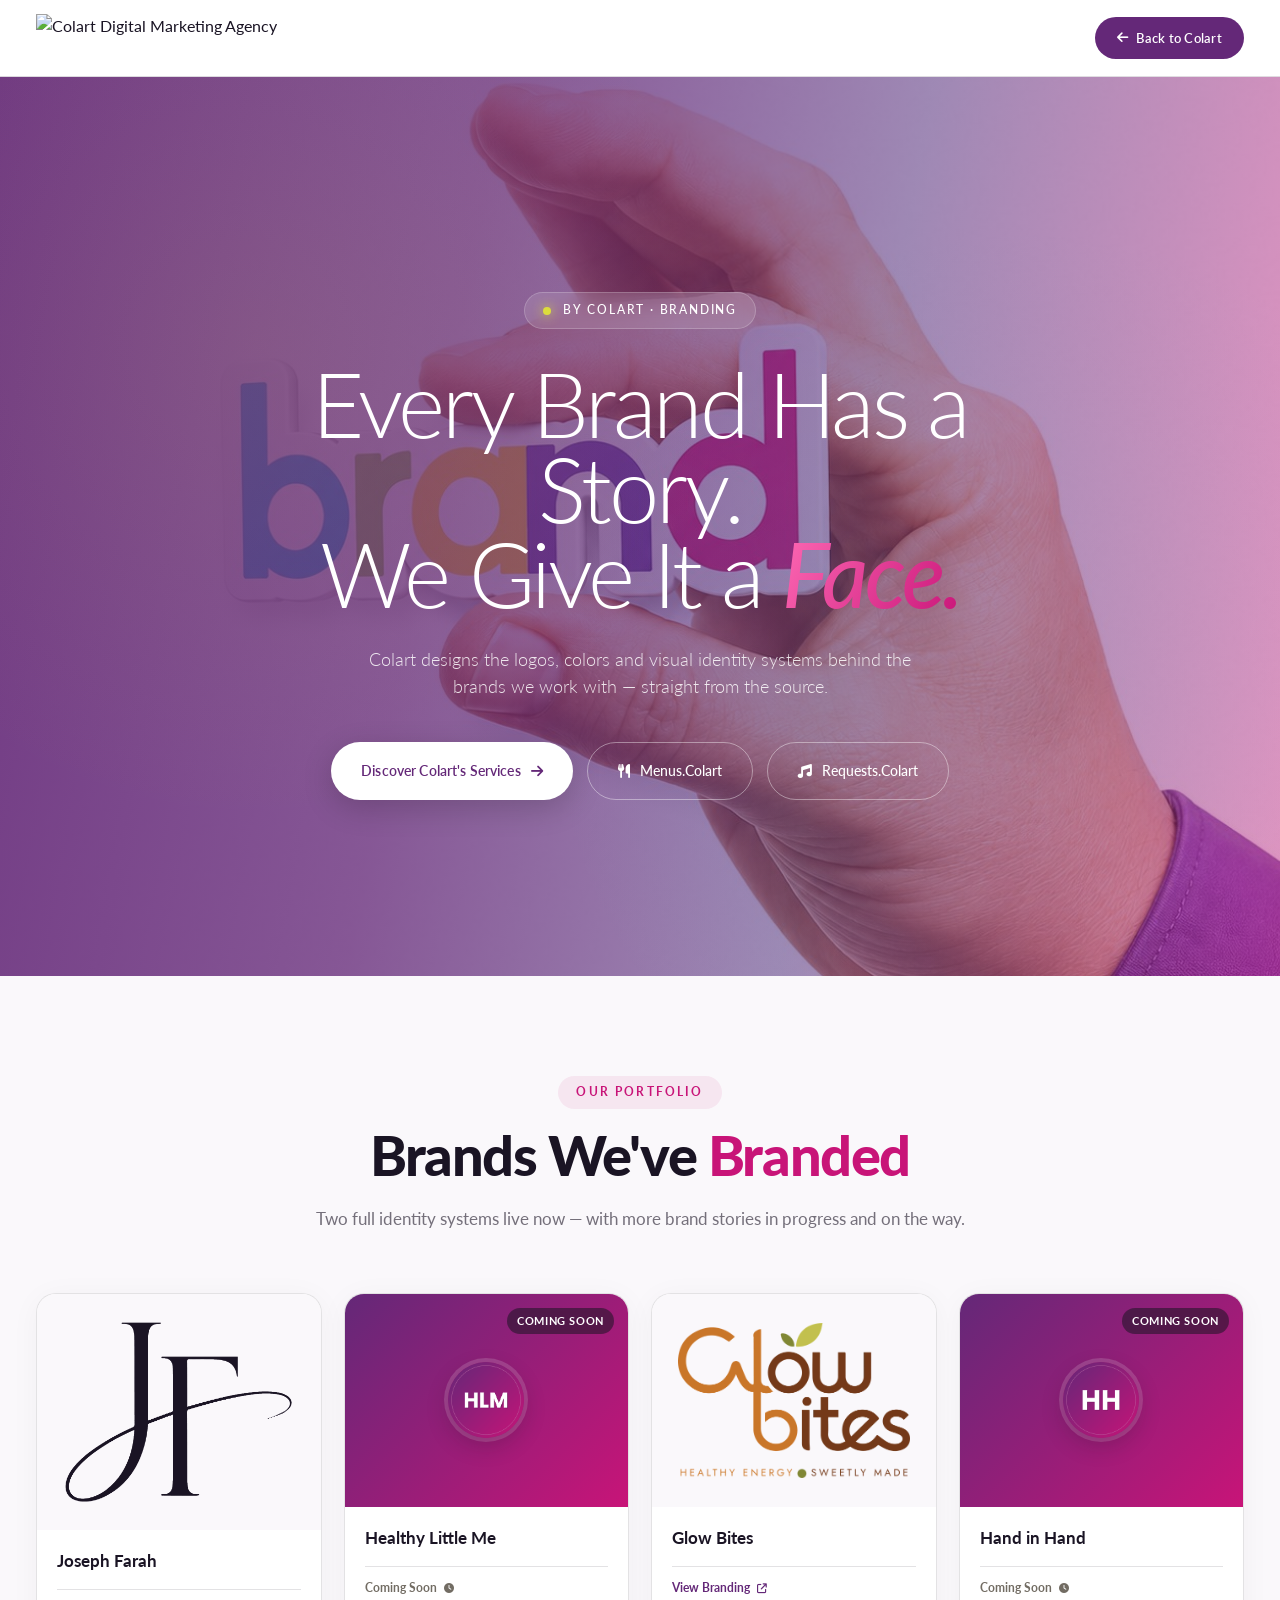
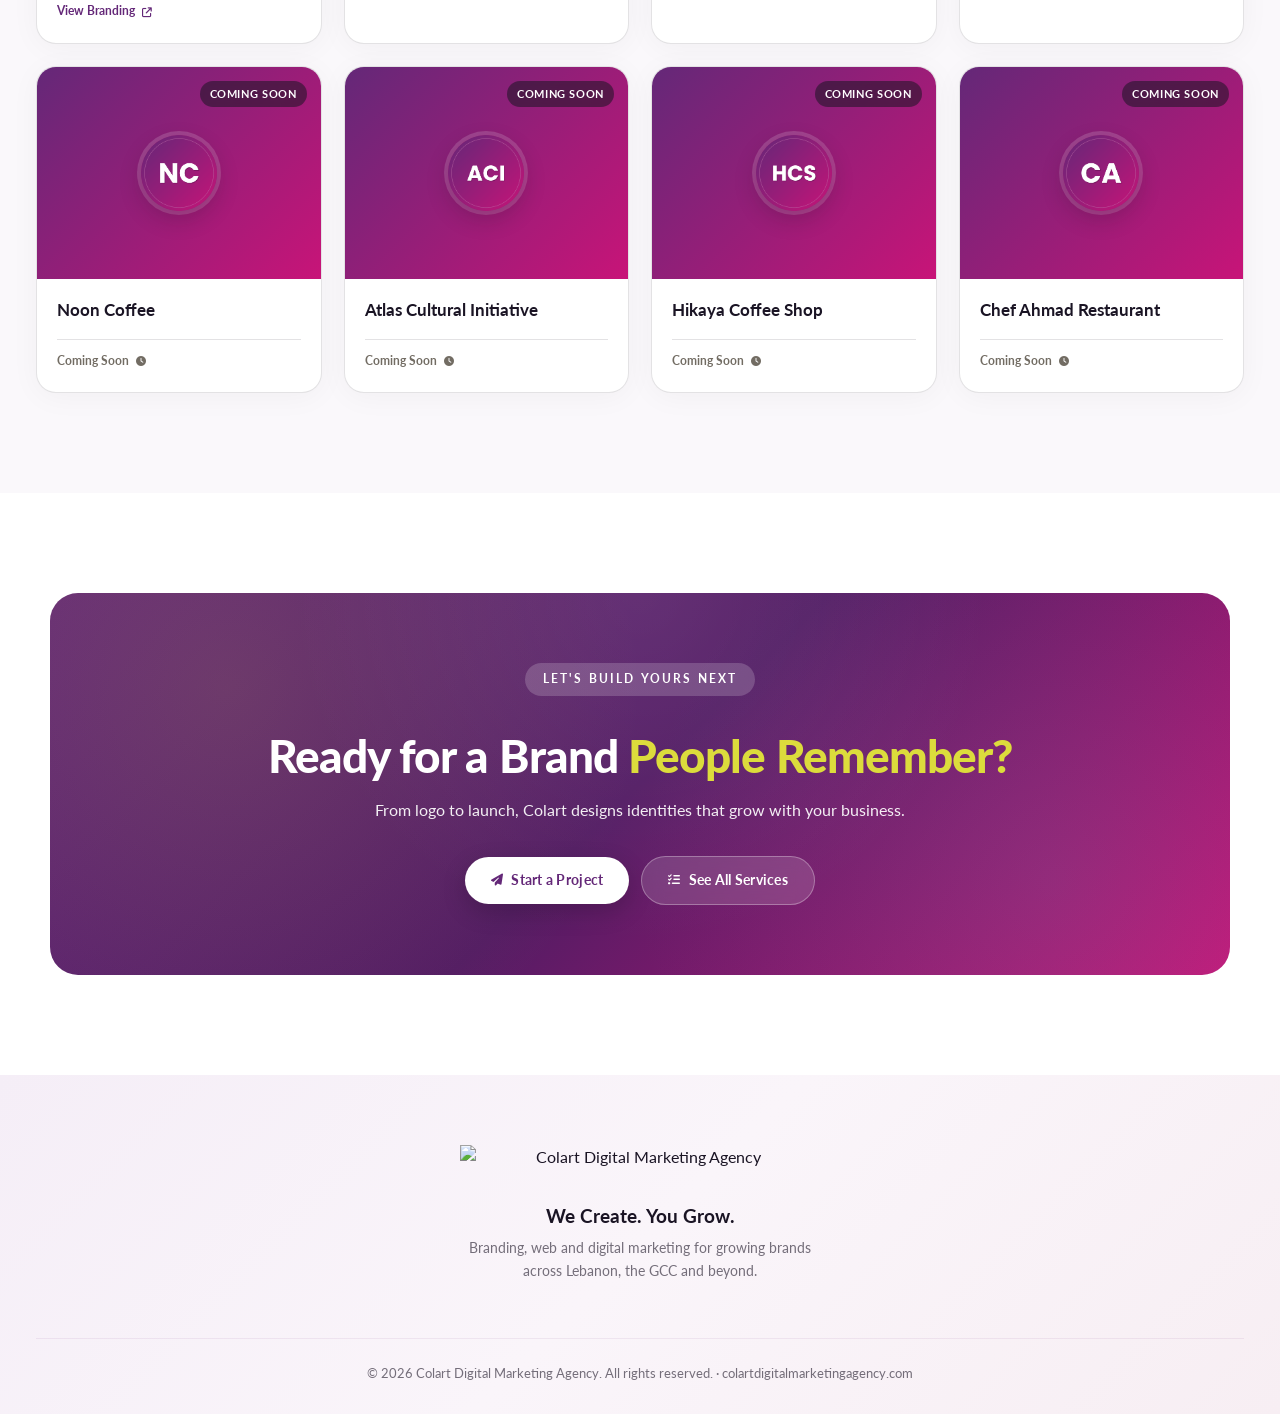
==== commit 05c1e361: "Add files via upload" ====
--- a/index.html
+++ b/index.html
@@ -219,7 +219,7 @@
       <div class="section-head">
         <span class="section-eyebrow-pill">OUR PORTFOLIO</span>
         <h2>Brands We've <span class="magenta">Branded</span></h2>
-        <p>One full identity system live now — with more brand stories in progress and on the way.</p>
+        <p>Two full identity systems live now — with more brand stories in progress and on the way.</p>
       </div>
 
       <div class="branding-grid">
@@ -247,15 +247,14 @@
           </div>
         </a>
 
-        <!-- Glow Bites — coming soon -->
+        <!-- Glow Bites — live -->
         <a class="branding-card" href="https://branding.colartdigitalmarketingagency.com/glowbites" target="_blank" rel="noopener">
-          <div class="branding-card-logo is-soon">
-            <span class="branding-card-soon-pill">Coming Soon</span>
-            <img src="assets/images/glowbites-badge.png" alt="Glow Bites" loading="lazy">
+          <div class="branding-card-logo">
+            <img src="assets/images/glowbites-logo.webp" alt="Glow Bites logo" loading="lazy">
           </div>
           <div class="branding-card-body">
             <h3>Glow Bites</h3>
-            <span class="branding-card-cta is-soon">Coming Soon <i class="fa-solid fa-clock"></i></span>
+            <span class="branding-card-cta">View Branding <i class="fa-solid fa-arrow-up-right-from-square"></i></span>
           </div>
         </a>
 
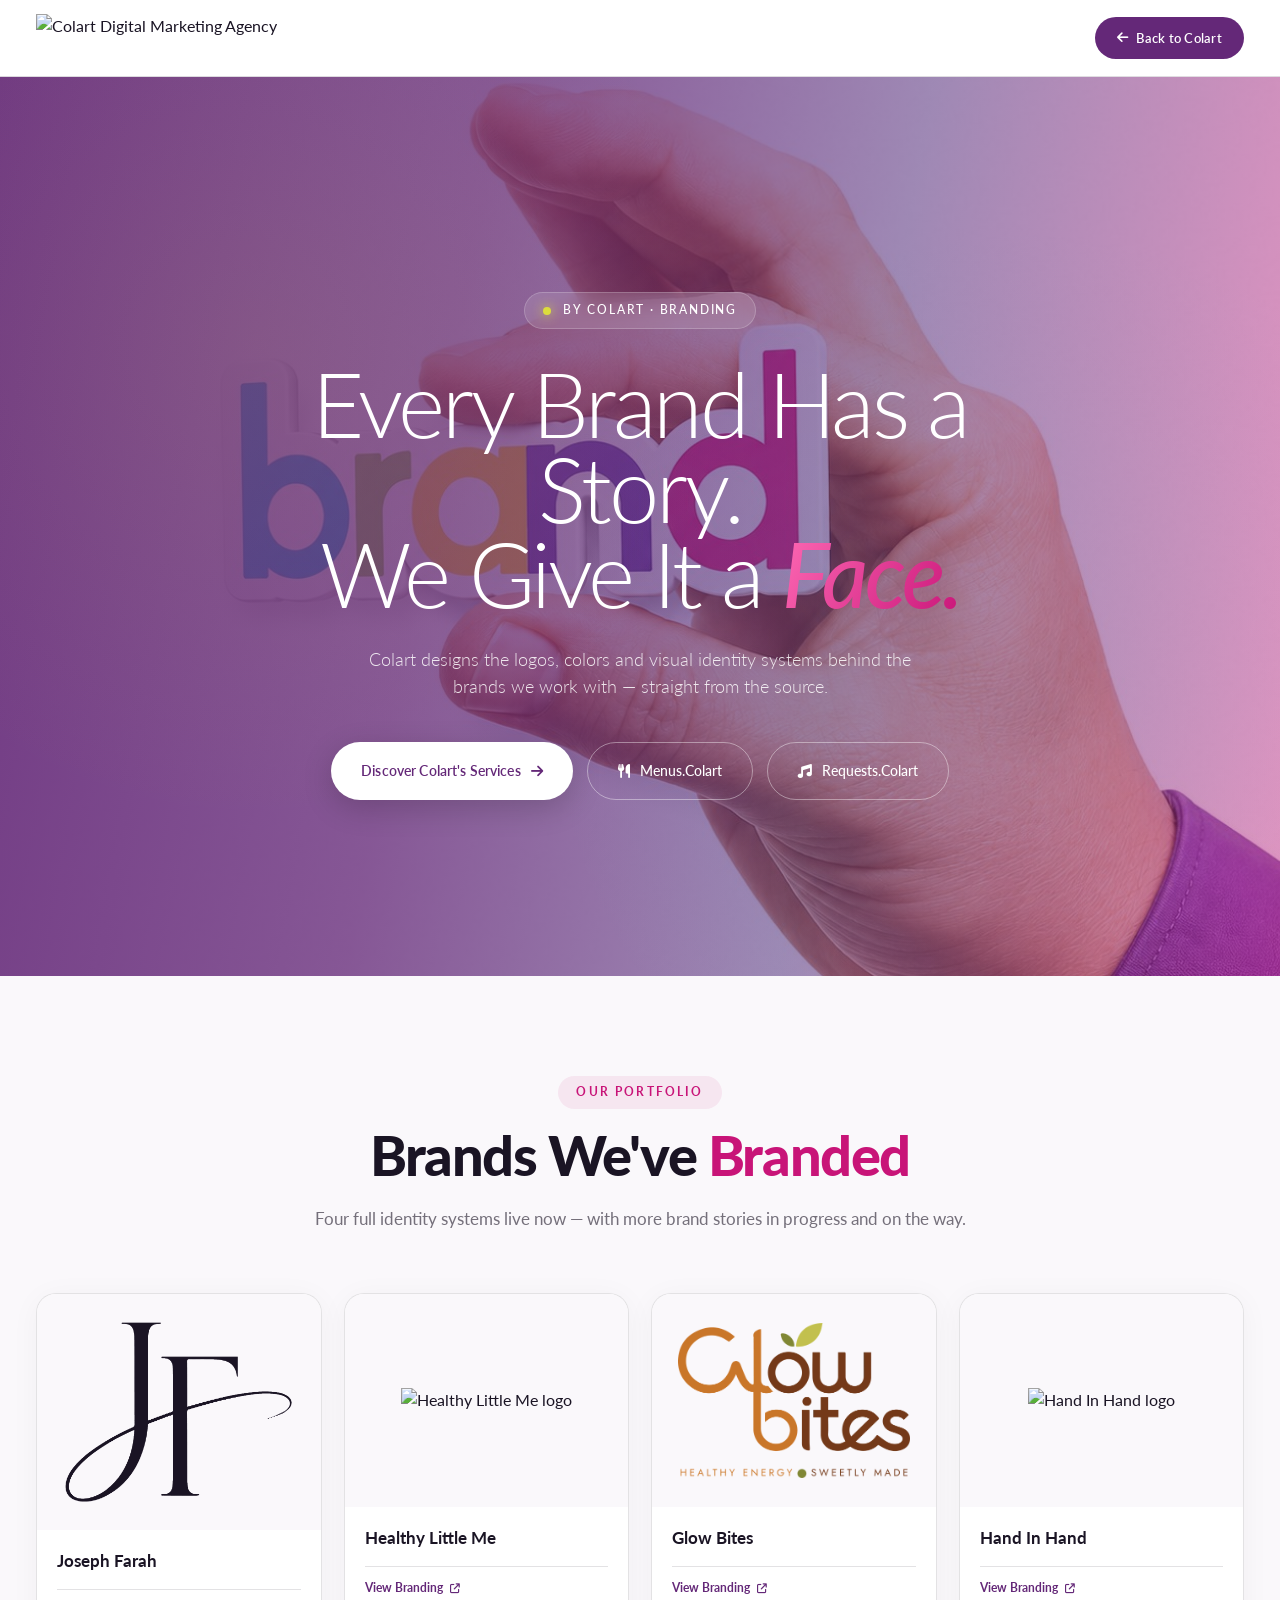
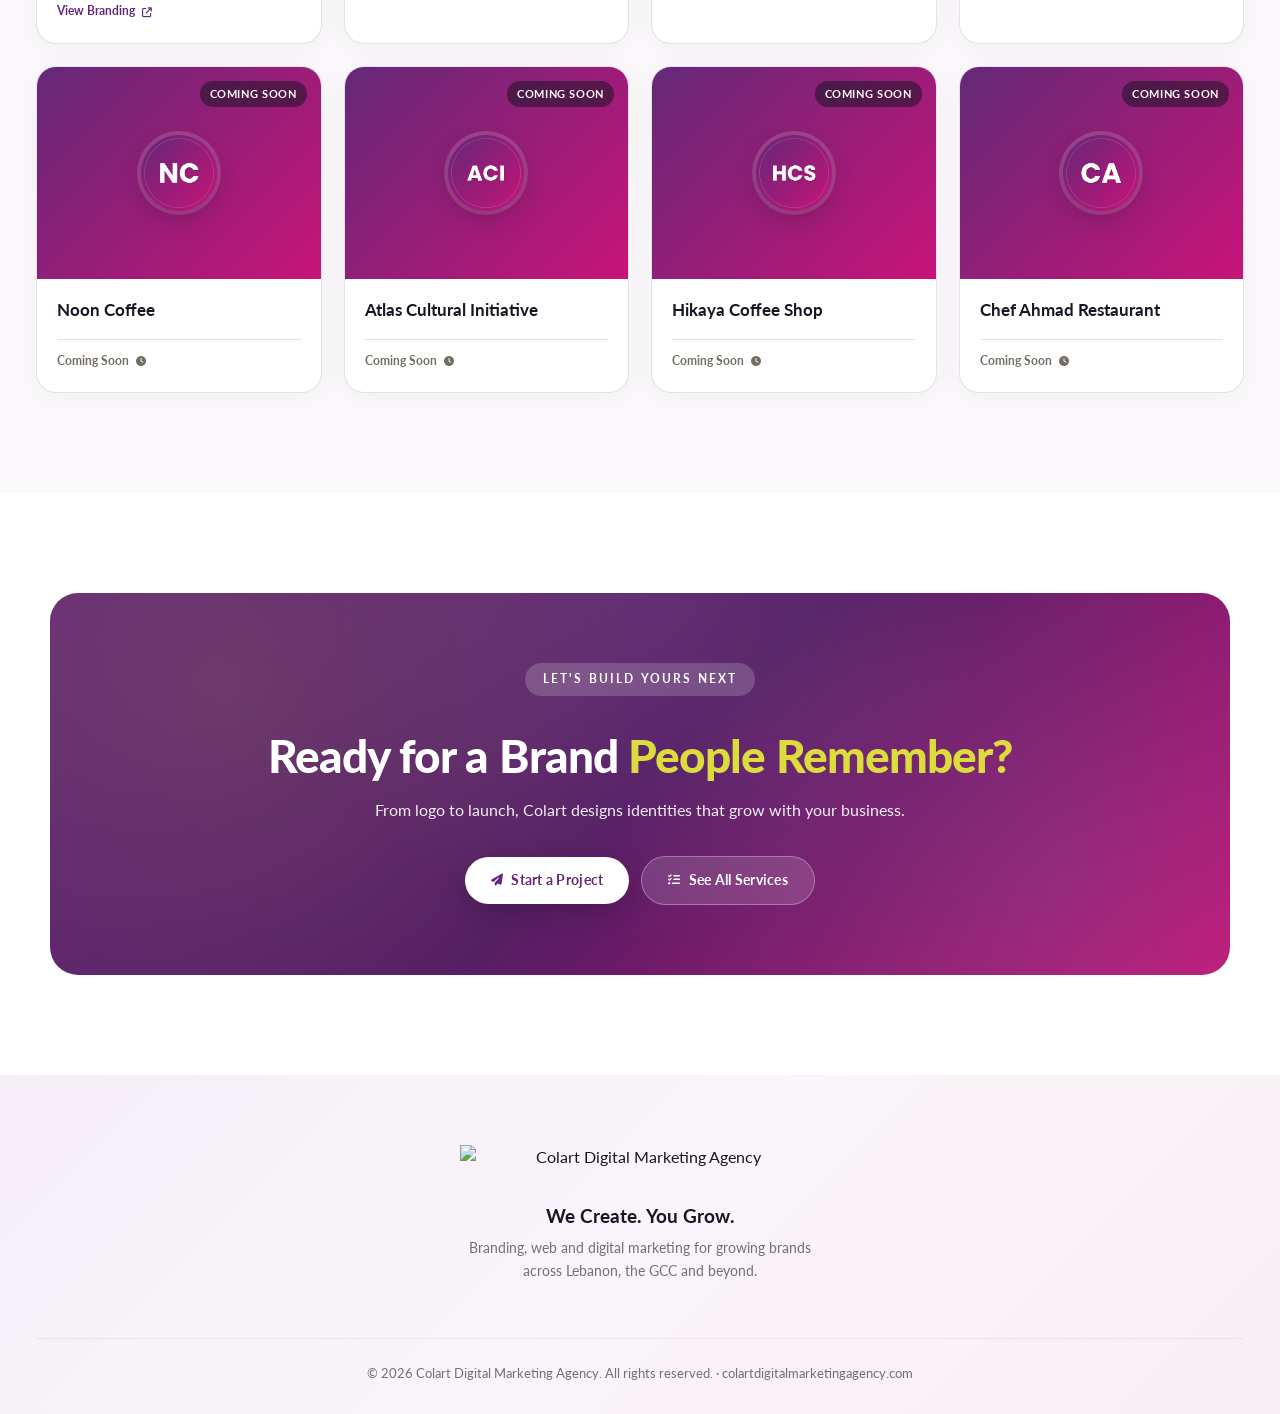
==== commit 785be124: "Update portfolio section and branding statuses" ====
--- a/index.html
+++ b/index.html
@@ -7,9 +7,9 @@
 <meta name="description" content="Explore the logos and brand identities Colart Digital Marketing Agency has created for clients across Lebanon and the GCC.">
 <link rel="canonical" href="https://branding.colartdigitalmarketingagency.com/">
 
-<!-- Favicon (Colart mark) -->
-<link rel="icon" type="image/png" href="https://www.colartdigitalmarketingagency.com/assets/images/colart-logo.png">
-<link rel="apple-touch-icon" href="https://www.colartdigitalmarketingagency.com/assets/images/colart-logo.png">
+<!-- Favicon (Branding hub mark) -->
+<link rel="icon" type="image/png" href="assets/images/branding-favicon.png">
+<link rel="apple-touch-icon" href="assets/images/branding-favicon.png">
 
 <!-- Open Graph -->
 <meta property="og:title" content="Branding by Colart">
@@ -219,7 +219,7 @@
       <div class="section-head">
         <span class="section-eyebrow-pill">OUR PORTFOLIO</span>
         <h2>Brands We've <span class="magenta">Branded</span></h2>
-        <p>Two full identity systems live now — with more brand stories in progress and on the way.</p>
+        <p>Four full identity systems live now — with more brand stories in progress and on the way.</p>
       </div>
 
       <div class="branding-grid">
@@ -235,15 +235,14 @@
           </div>
         </a>
 
-        <!-- Healthy Little Me — coming soon -->
+        <!-- Healthy Little Me - live -->
         <a class="branding-card" href="https://branding.colartdigitalmarketingagency.com/healthylittleme" target="_blank" rel="noopener">
-          <div class="branding-card-logo is-soon">
-            <span class="branding-card-soon-pill">Coming Soon</span>
-            <img src="assets/images/healthylittleme-badge.png" alt="Healthy Little Me" loading="lazy">
+          <div class="branding-card-logo">
+            <img src="assets/images/healthylittleme-logo.png" alt="Healthy Little Me logo" loading="lazy">
           </div>
           <div class="branding-card-body">
             <h3>Healthy Little Me</h3>
-            <span class="branding-card-cta is-soon">Coming Soon <i class="fa-solid fa-clock"></i></span>
+            <span class="branding-card-cta">View Branding <i class="fa-solid fa-arrow-up-right-from-square"></i></span>
           </div>
         </a>
 
@@ -258,15 +257,14 @@
           </div>
         </a>
 
-        <!-- Hand in Hand — coming soon -->
+        <!-- Hand in Hand — live -->
         <a class="branding-card" href="https://branding.colartdigitalmarketingagency.com/handinhand" target="_blank" rel="noopener">
-          <div class="branding-card-logo is-soon">
-            <span class="branding-card-soon-pill">Coming Soon</span>
-            <img src="assets/images/handinhand-badge.png" alt="Hand in Hand" loading="lazy">
-          </div>
-          <div class="branding-card-body">
-            <h3>Hand in Hand</h3>
-            <span class="branding-card-cta is-soon">Coming Soon <i class="fa-solid fa-clock"></i></span>
+          <div class="branding-card-logo">
+            <img src="assets/images/handinhand-logo.jpg" alt="Hand In Hand logo" loading="lazy">
+          </div>
+          <div class="branding-card-body">
+            <h3>Hand In Hand</h3>
+            <span class="branding-card-cta">View Branding <i class="fa-solid fa-arrow-up-right-from-square"></i></span>
           </div>
         </a>
 
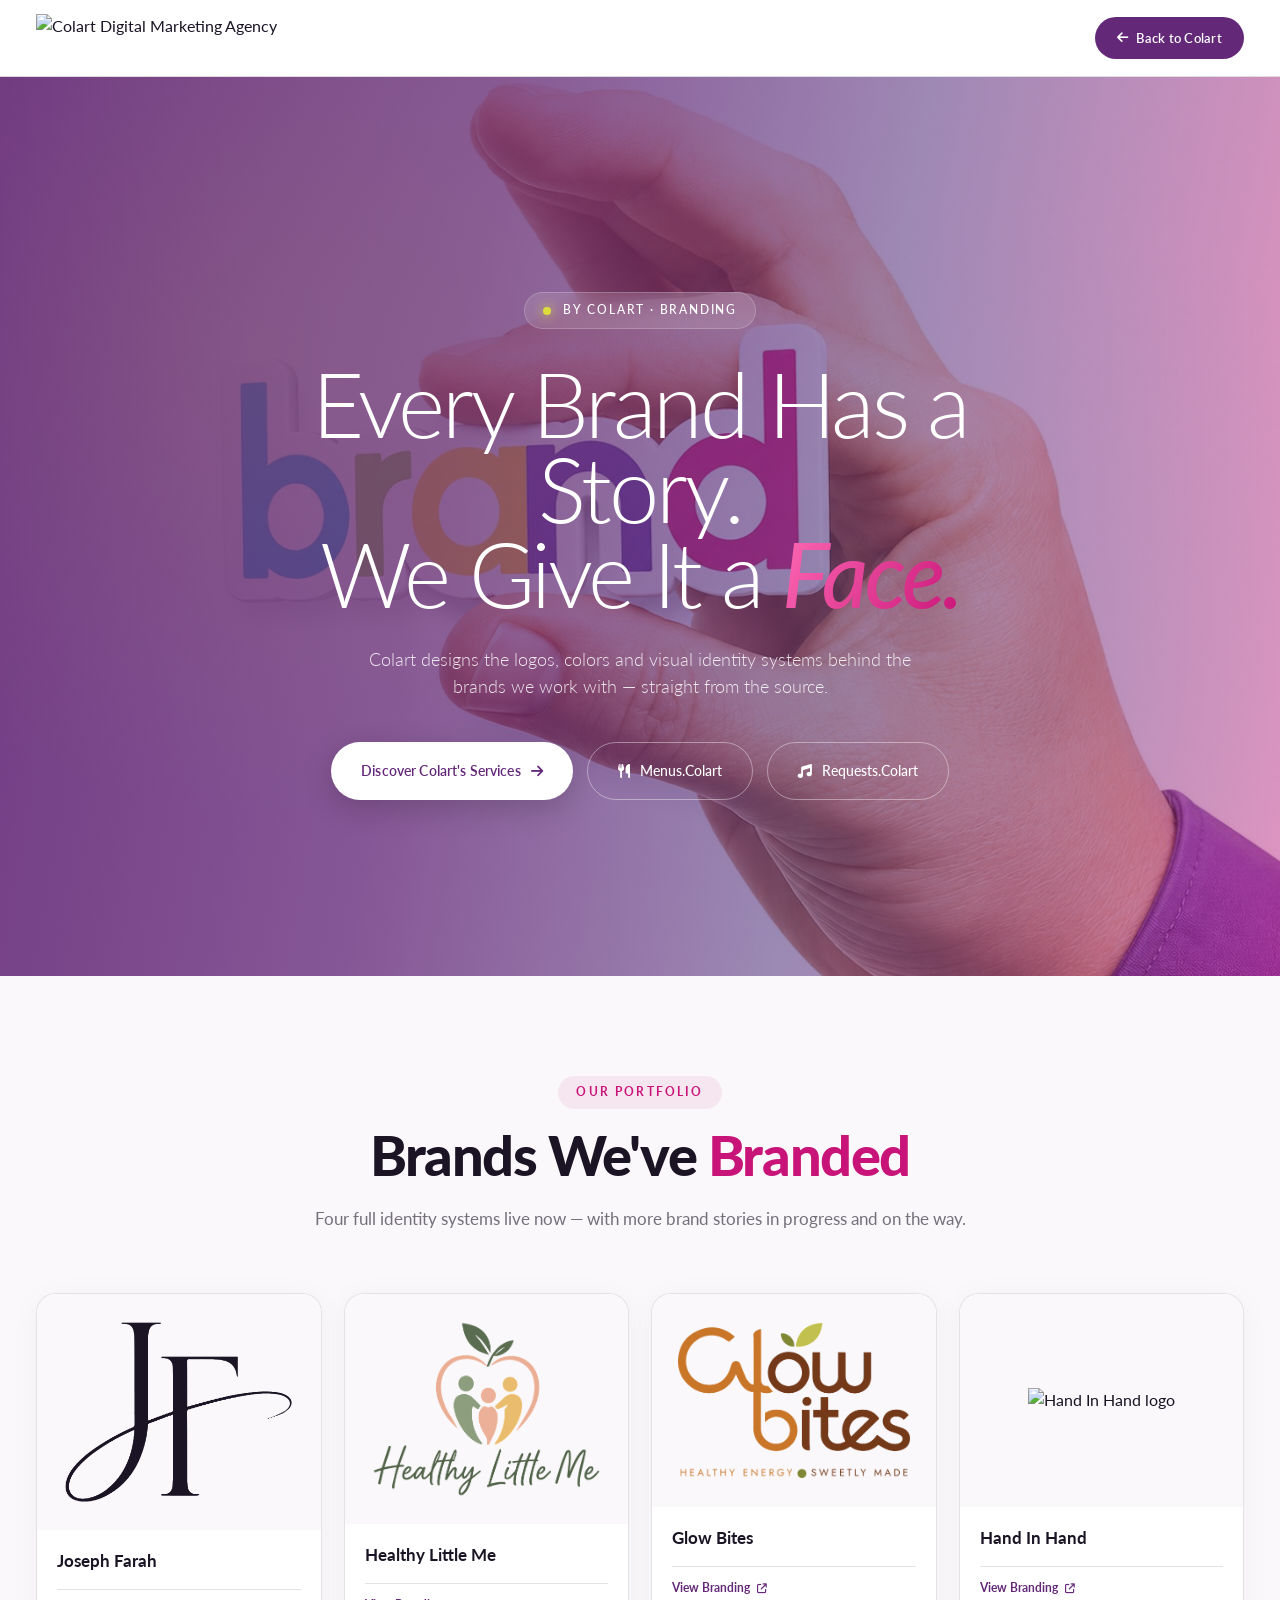
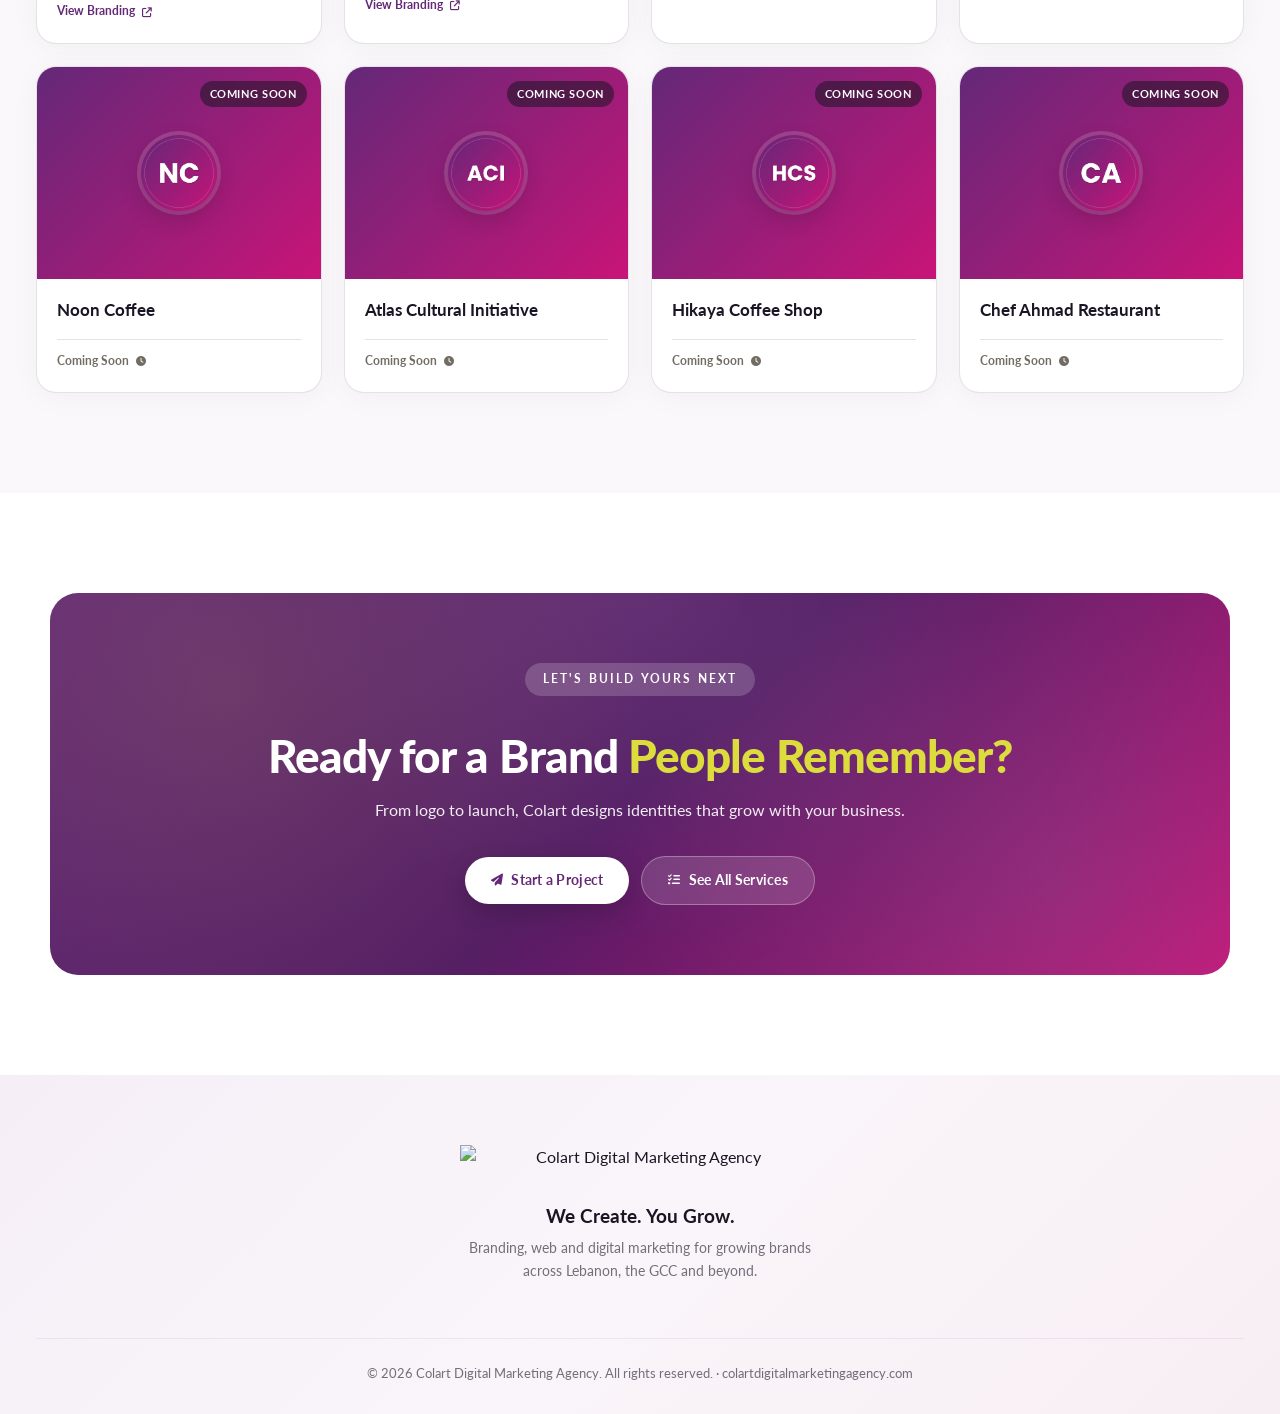
==== commit 189b3fb1: "Update logo image format from JPG to PNG" ====
--- a/index.html
+++ b/index.html
@@ -260,7 +260,7 @@
         <!-- Hand in Hand — live -->
         <a class="branding-card" href="https://branding.colartdigitalmarketingagency.com/handinhand" target="_blank" rel="noopener">
           <div class="branding-card-logo">
-            <img src="assets/images/handinhand-logo.jpg" alt="Hand In Hand logo" loading="lazy">
+            <img src="assets/images/handinhand-logo.png" alt="Hand In Hand logo" loading="lazy">
           </div>
           <div class="branding-card-body">
             <h3>Hand In Hand</h3>
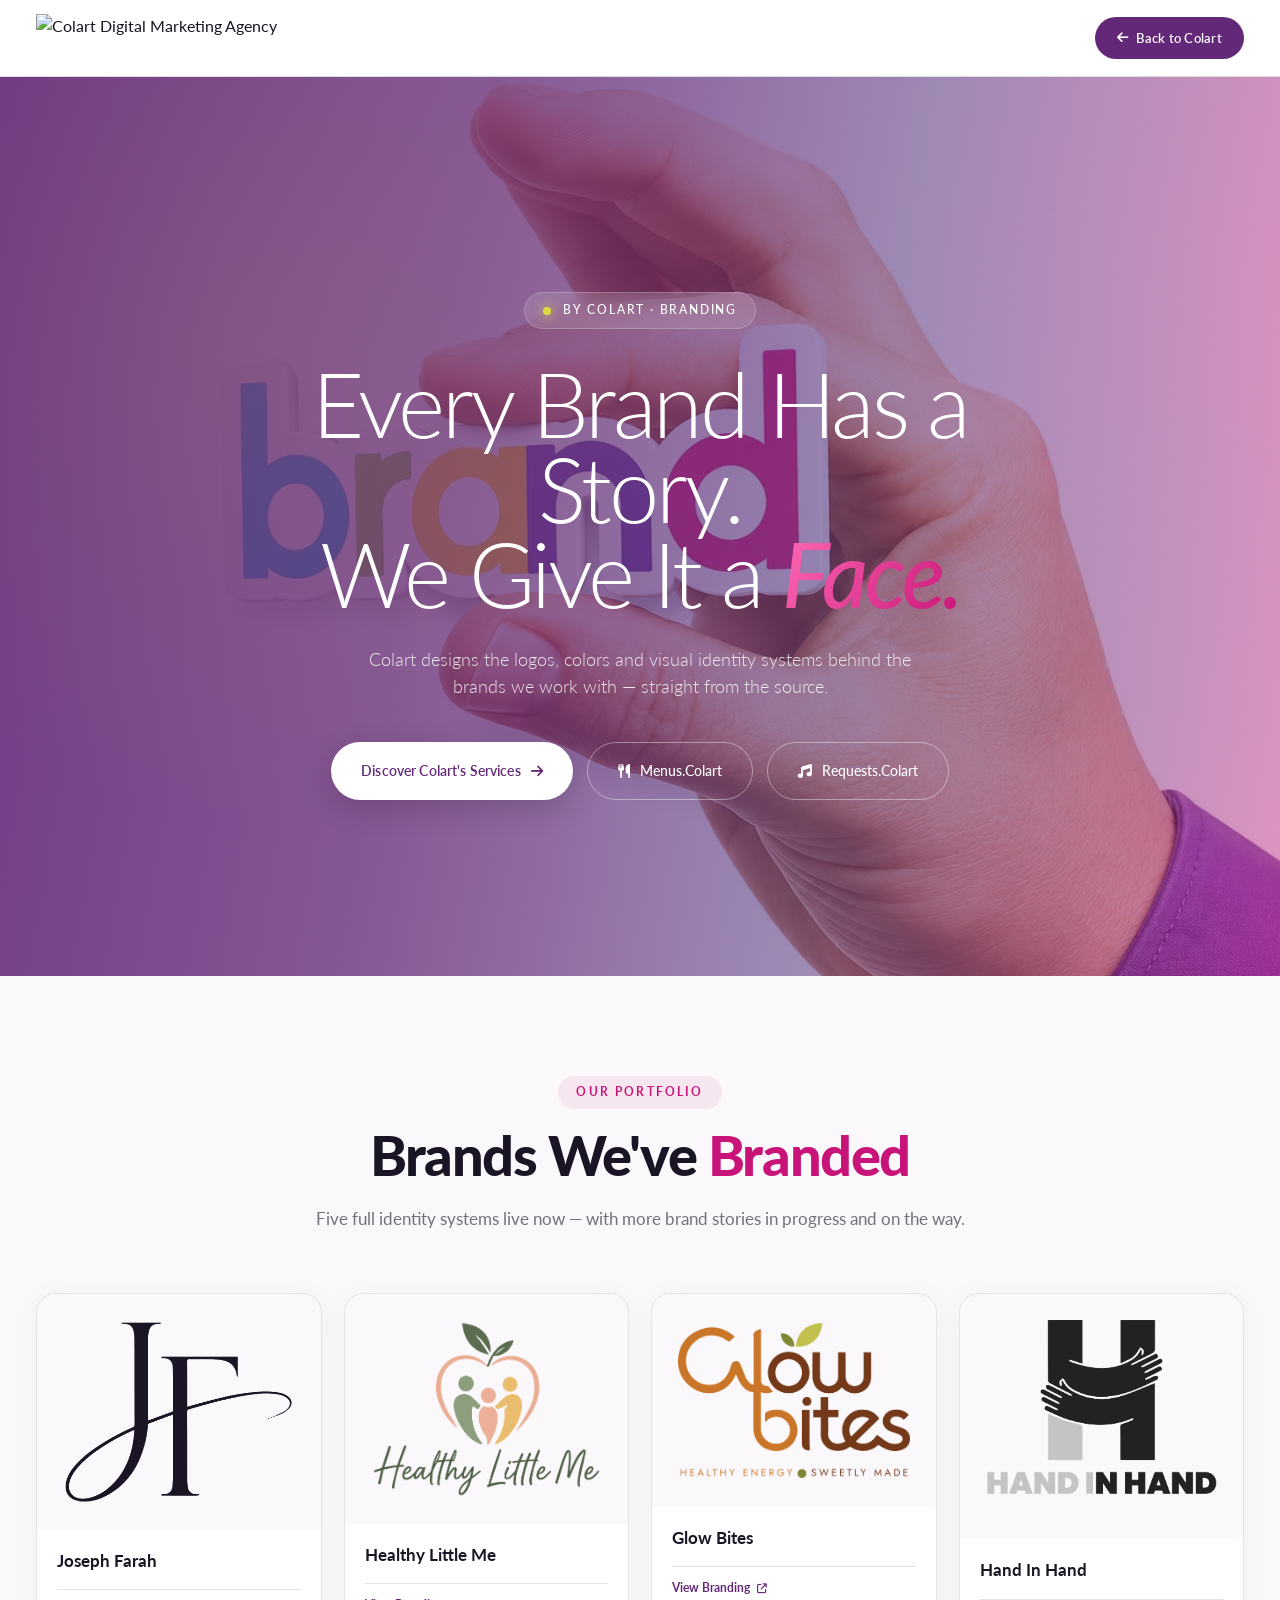
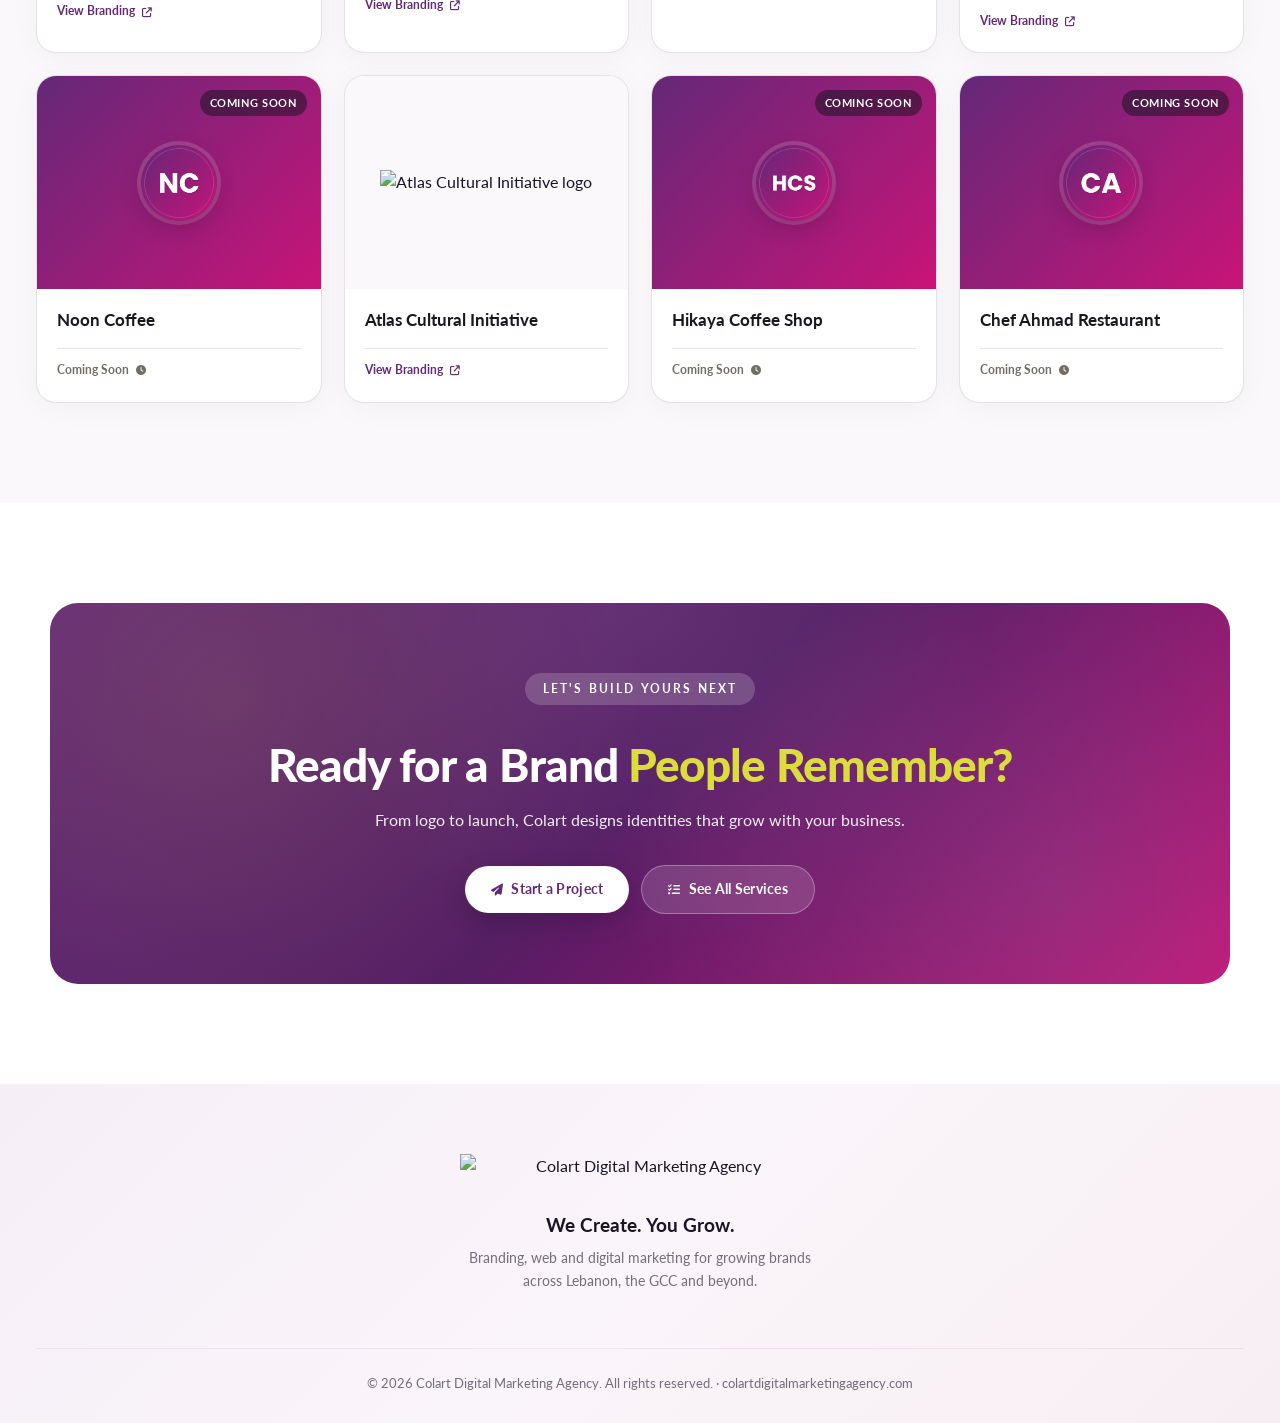
==== commit 368e1900: "Update portfolio details and branding card status" ====
--- a/index.html
+++ b/index.html
@@ -219,7 +219,7 @@
       <div class="section-head">
         <span class="section-eyebrow-pill">OUR PORTFOLIO</span>
         <h2>Brands We've <span class="magenta">Branded</span></h2>
-        <p>Four full identity systems live now — with more brand stories in progress and on the way.</p>
+        <p>Five full identity systems live now — with more brand stories in progress and on the way.</p>
       </div>
 
       <div class="branding-grid">
@@ -280,15 +280,14 @@
           </div>
         </a>
 
-        <!-- Atlas Cultural Initiative — coming soon -->
+        <!-- Atlas Cultural Initiative - live -->
         <a class="branding-card" href="https://branding.colartdigitalmarketingagency.com/atlasculturalinitiative" target="_blank" rel="noopener">
-          <div class="branding-card-logo is-soon">
-            <span class="branding-card-soon-pill">Coming Soon</span>
-            <img src="assets/images/atlasculturalinitiative-badge.png" alt="Atlas Cultural Initiative" loading="lazy">
+          <div class="branding-card-logo">
+            <img src="assets/images/atlasculturalinitiative-logo.png" alt="Atlas Cultural Initiative logo" loading="lazy">
           </div>
           <div class="branding-card-body">
             <h3>Atlas Cultural Initiative</h3>
-            <span class="branding-card-cta is-soon">Coming Soon <i class="fa-solid fa-clock"></i></span>
+            <span class="branding-card-cta">View Branding <i class="fa-solid fa-arrow-up-right-from-square"></i></span>
           </div>
         </a>
 
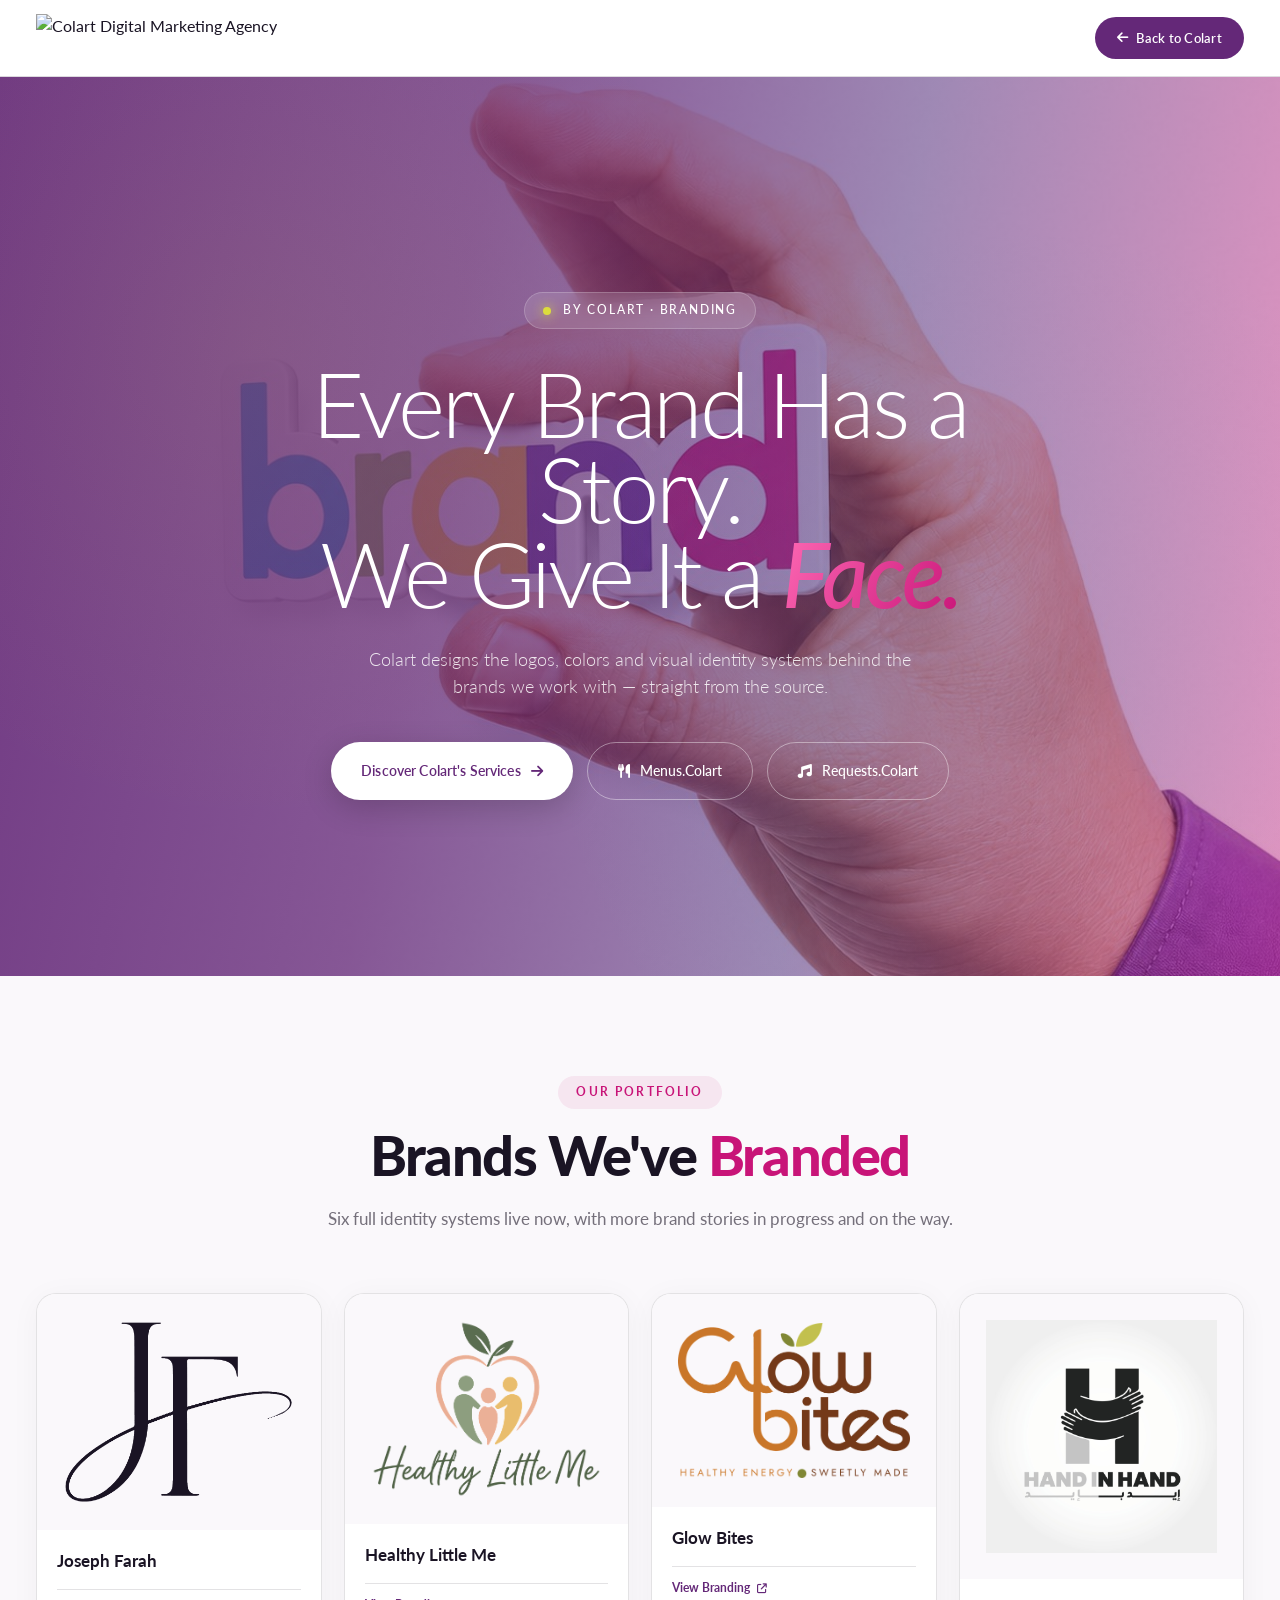
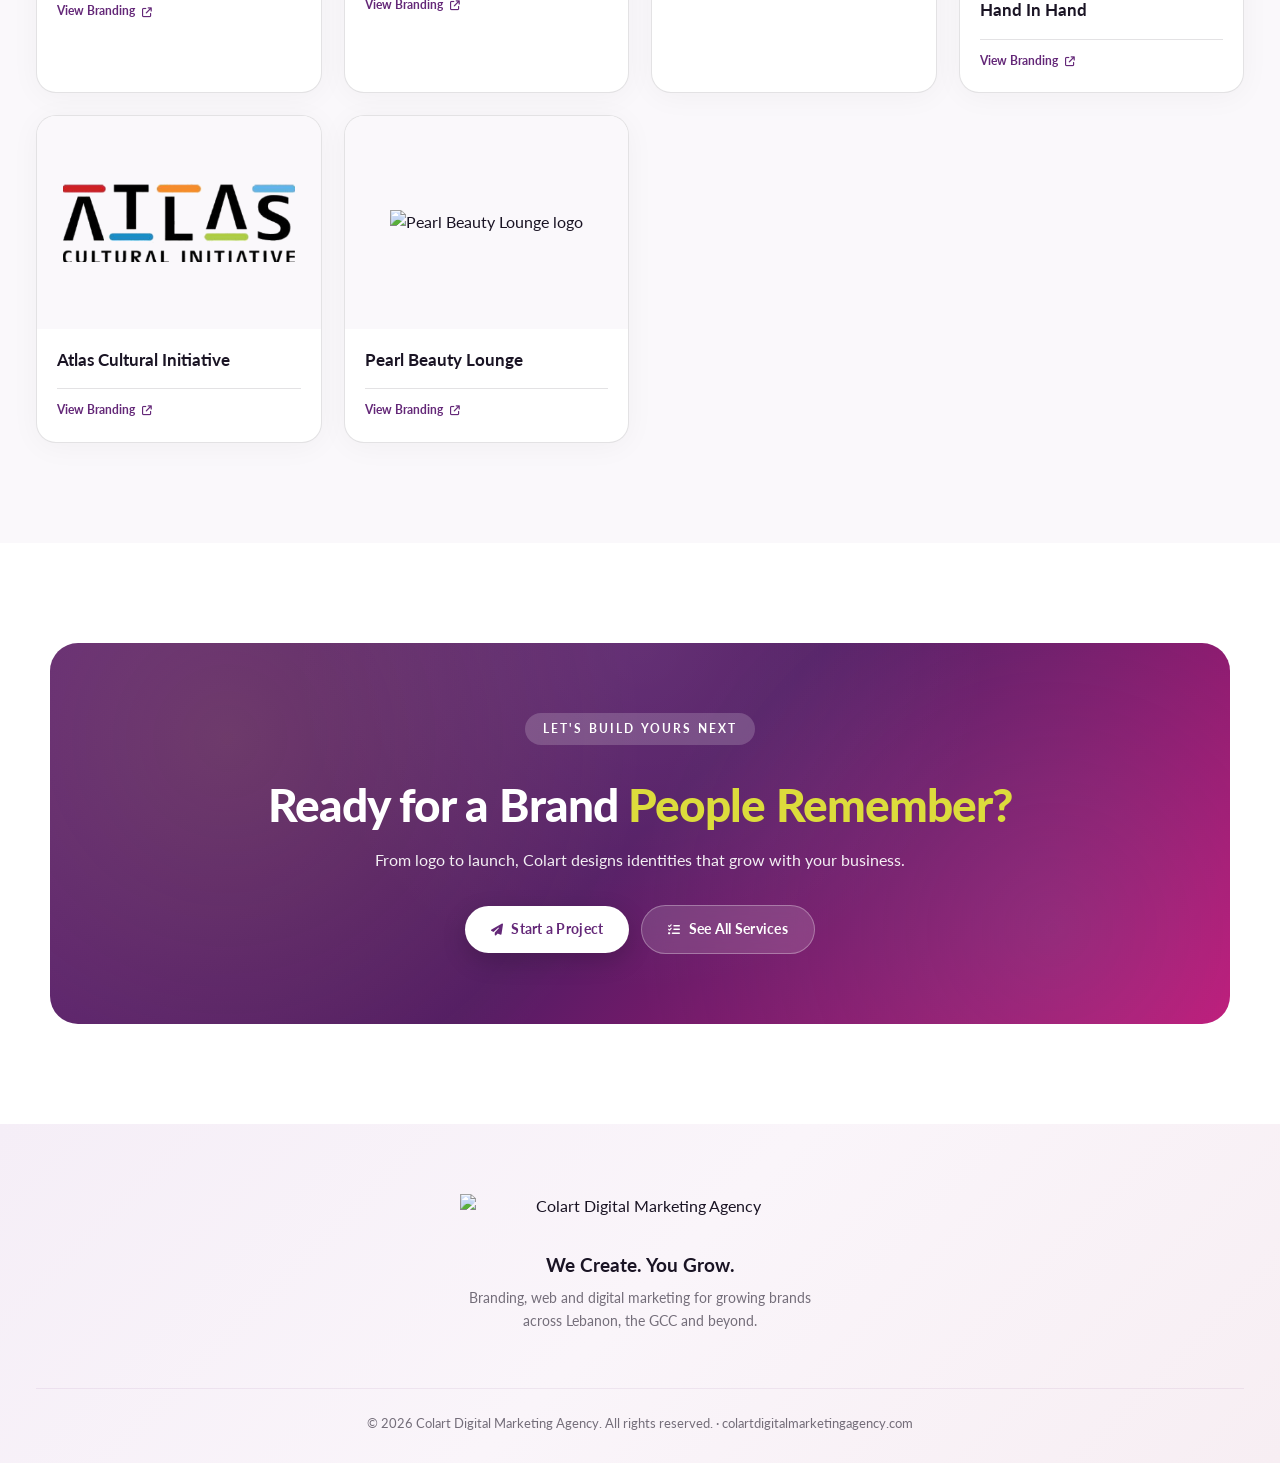
==== commit 5d815e4d: "Update portfolio details and add new branding cards" ====
--- a/index.html
+++ b/index.html
@@ -219,7 +219,7 @@
       <div class="section-head">
         <span class="section-eyebrow-pill">OUR PORTFOLIO</span>
         <h2>Brands We've <span class="magenta">Branded</span></h2>
-        <p>Five full identity systems live now — with more brand stories in progress and on the way.</p>
+        <p>Six full identity systems live now, with more brand stories in progress and on the way.</p>
       </div>
 
       <div class="branding-grid">
@@ -260,23 +260,11 @@
         <!-- Hand in Hand — live -->
         <a class="branding-card" href="https://branding.colartdigitalmarketingagency.com/handinhand" target="_blank" rel="noopener">
           <div class="branding-card-logo">
-            <img src="assets/images/handinhand-logo.png" alt="Hand In Hand logo" loading="lazy">
+            <img src="assets/images/handinhand-logo.jpg" alt="Hand In Hand logo" loading="lazy">
           </div>
           <div class="branding-card-body">
             <h3>Hand In Hand</h3>
             <span class="branding-card-cta">View Branding <i class="fa-solid fa-arrow-up-right-from-square"></i></span>
-          </div>
-        </a>
-
-        <!-- Noon Coffee — coming soon -->
-        <a class="branding-card" href="https://branding.colartdigitalmarketingagency.com/nooncoffee" target="_blank" rel="noopener">
-          <div class="branding-card-logo is-soon">
-            <span class="branding-card-soon-pill">Coming Soon</span>
-            <img src="assets/images/nooncoffee-badge.png" alt="Noon Coffee" loading="lazy">
-          </div>
-          <div class="branding-card-body">
-            <h3>Noon Coffee</h3>
-            <span class="branding-card-cta is-soon">Coming Soon <i class="fa-solid fa-clock"></i></span>
           </div>
         </a>
 
@@ -291,27 +279,14 @@
           </div>
         </a>
 
-        <!-- Hikaya Coffee Shop — coming soon -->
-        <a class="branding-card" href="https://branding.colartdigitalmarketingagency.com/hikayacoffeeshop" target="_blank" rel="noopener">
-          <div class="branding-card-logo is-soon">
-            <span class="branding-card-soon-pill">Coming Soon</span>
-            <img src="assets/images/hikayacoffeeshop-badge.png" alt="Hikaya Coffee Shop" loading="lazy">
-          </div>
-          <div class="branding-card-body">
-            <h3>Hikaya Coffee Shop</h3>
-            <span class="branding-card-cta is-soon">Coming Soon <i class="fa-solid fa-clock"></i></span>
-          </div>
-        </a>
-
-        <!-- Chef Ahmad Restaurant — coming soon -->
-        <a class="branding-card" href="https://branding.colartdigitalmarketingagency.com/chefahmadrestaurant" target="_blank" rel="noopener">
-          <div class="branding-card-logo is-soon">
-            <span class="branding-card-soon-pill">Coming Soon</span>
-            <img src="assets/images/chefahmadrestaurant-badge.png" alt="Chef Ahmad Restaurant" loading="lazy">
-          </div>
-          <div class="branding-card-body">
-            <h3>Chef Ahmad Restaurant</h3>
-            <span class="branding-card-cta is-soon">Coming Soon <i class="fa-solid fa-clock"></i></span>
+        <!-- Pearl Beauty Lounge — live -->
+        <a class="branding-card" href="https://branding.colartdigitalmarketingagency.com/pearlbeautylounge" target="_blank" rel="noopener">
+          <div class="branding-card-logo">
+            <img src="assets/images/pearlbeautylounge-logo.png" alt="Pearl Beauty Lounge logo" loading="lazy">
+          </div>
+          <div class="branding-card-body">
+            <h3>Pearl Beauty Lounge</h3>
+            <span class="branding-card-cta">View Branding <i class="fa-solid fa-arrow-up-right-from-square"></i></span>
           </div>
         </a>
 
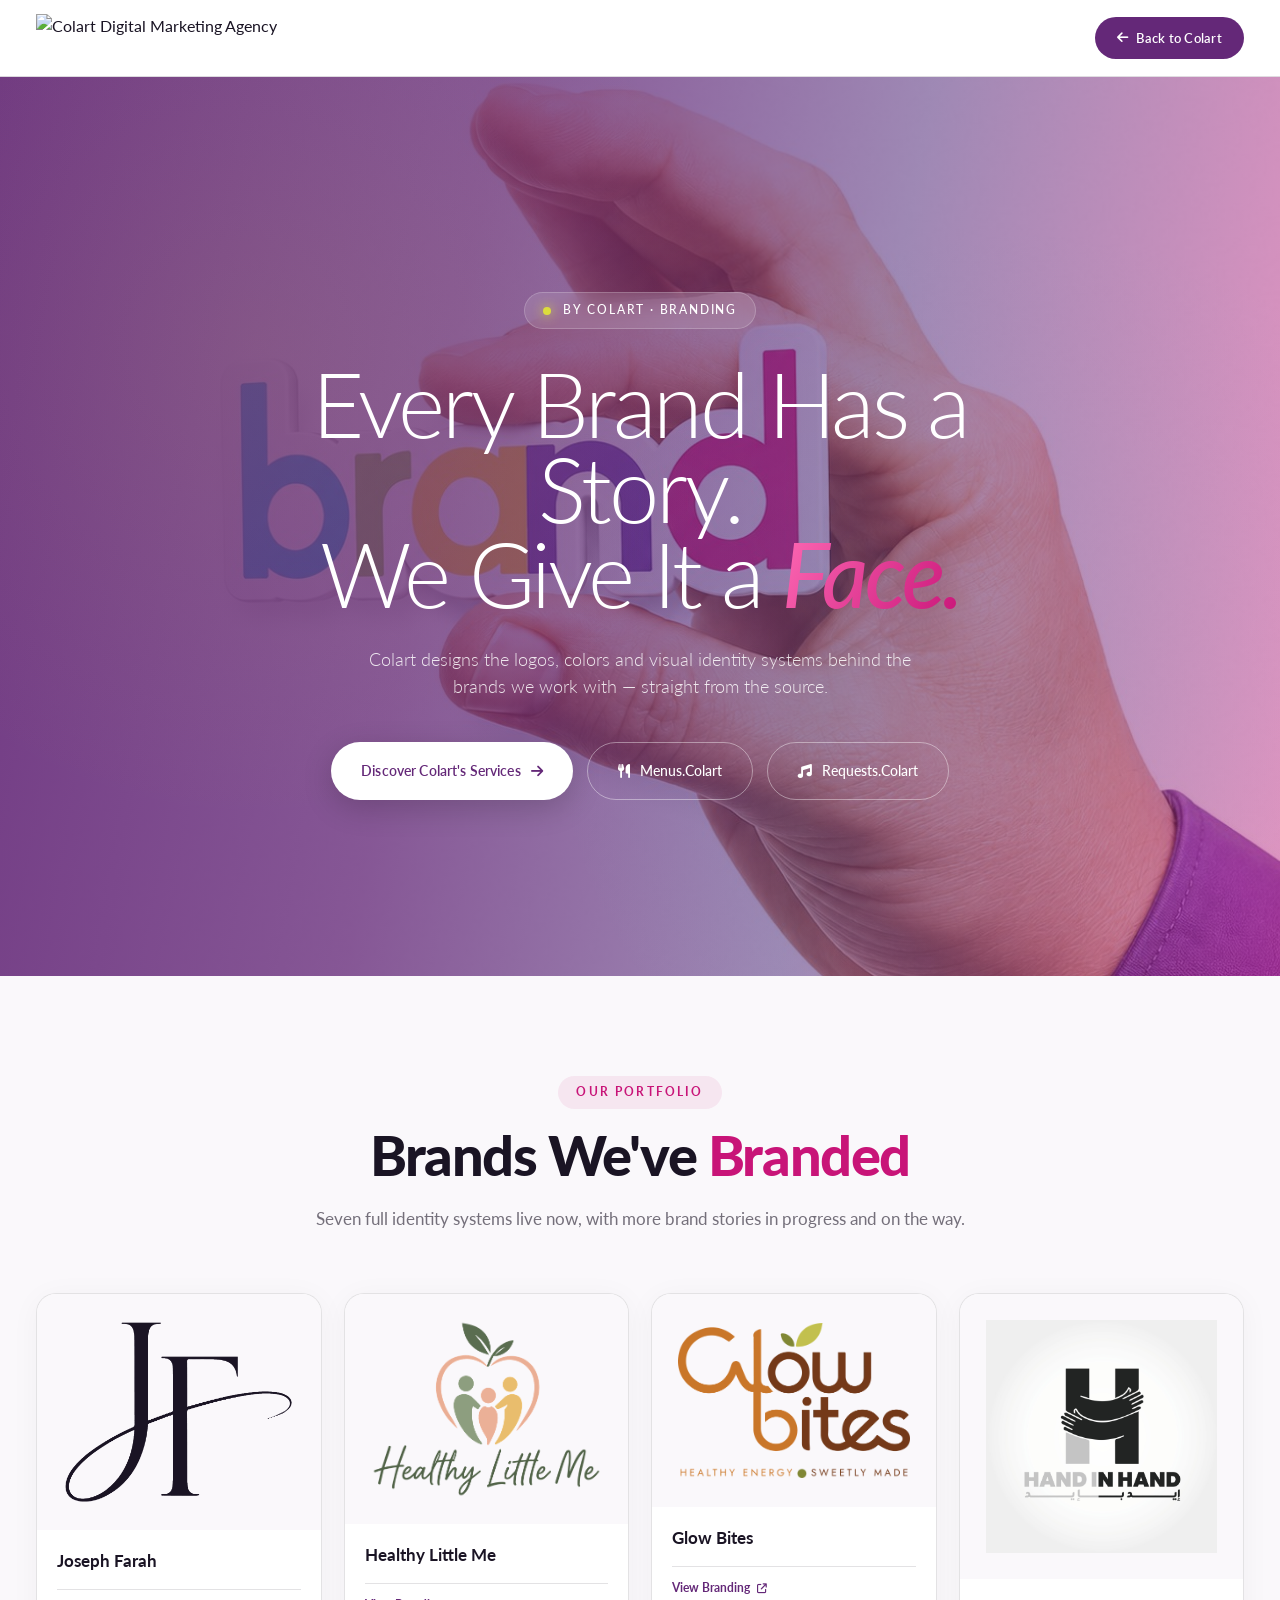
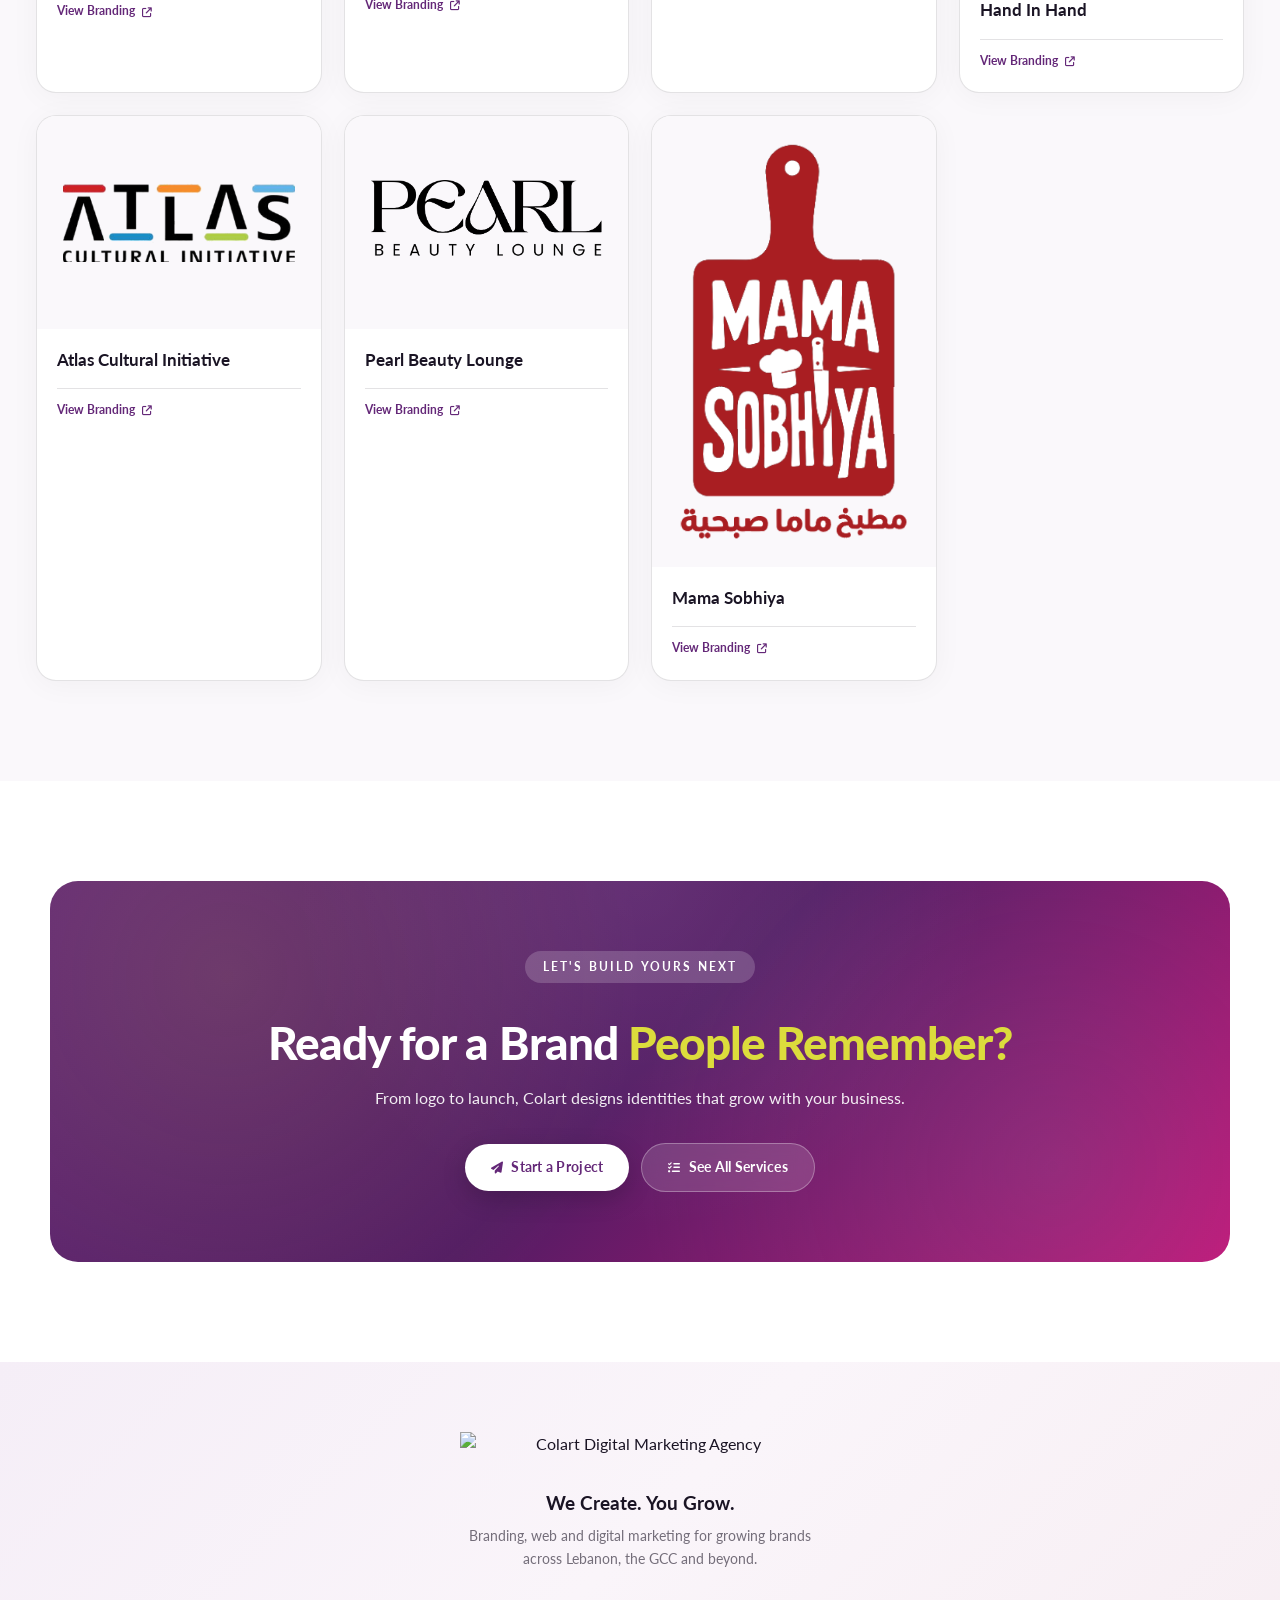
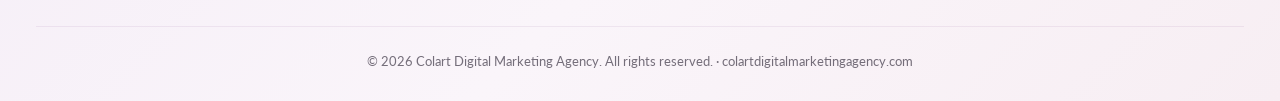
==== commit 42bc5303: "Add files via upload" ====
--- a/index.html
+++ b/index.html
@@ -219,7 +219,7 @@
       <div class="section-head">
         <span class="section-eyebrow-pill">OUR PORTFOLIO</span>
         <h2>Brands We've <span class="magenta">Branded</span></h2>
-        <p>Six full identity systems live now, with more brand stories in progress and on the way.</p>
+        <p>Seven full identity systems live now, with more brand stories in progress and on the way.</p>
       </div>
 
       <div class="branding-grid">
@@ -286,6 +286,17 @@
           </div>
           <div class="branding-card-body">
             <h3>Pearl Beauty Lounge</h3>
+            <span class="branding-card-cta">View Branding <i class="fa-solid fa-arrow-up-right-from-square"></i></span>
+          </div>
+        </a>
+
+        <!-- Mama Sobhiya — live -->
+        <a class="branding-card" href="https://branding.colartdigitalmarketingagency.com/mamasobhiya" target="_blank" rel="noopener">
+          <div class="branding-card-logo">
+            <img src="assets/images/mamasobhiya-logo.png" alt="Mama Sobhiya logo" loading="lazy">
+          </div>
+          <div class="branding-card-body">
+            <h3>Mama Sobhiya</h3>
             <span class="branding-card-cta">View Branding <i class="fa-solid fa-arrow-up-right-from-square"></i></span>
           </div>
         </a>
